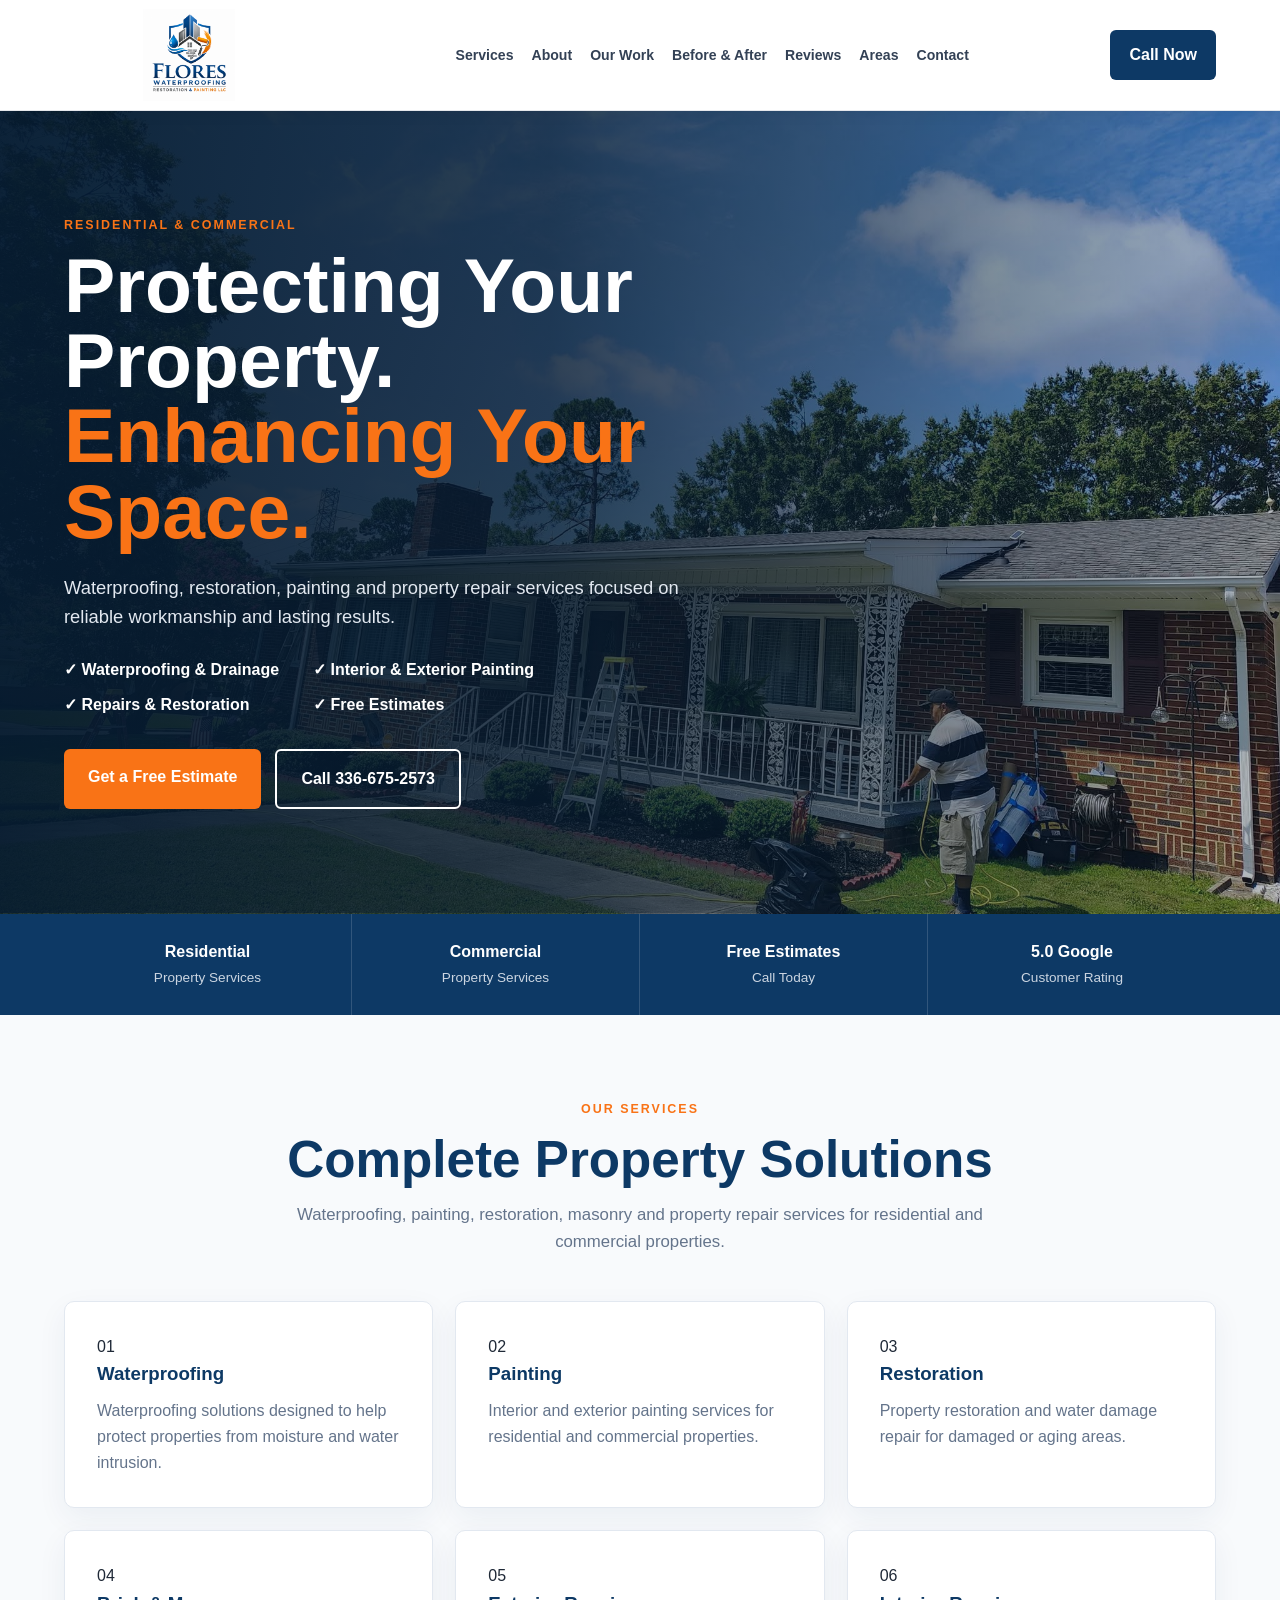
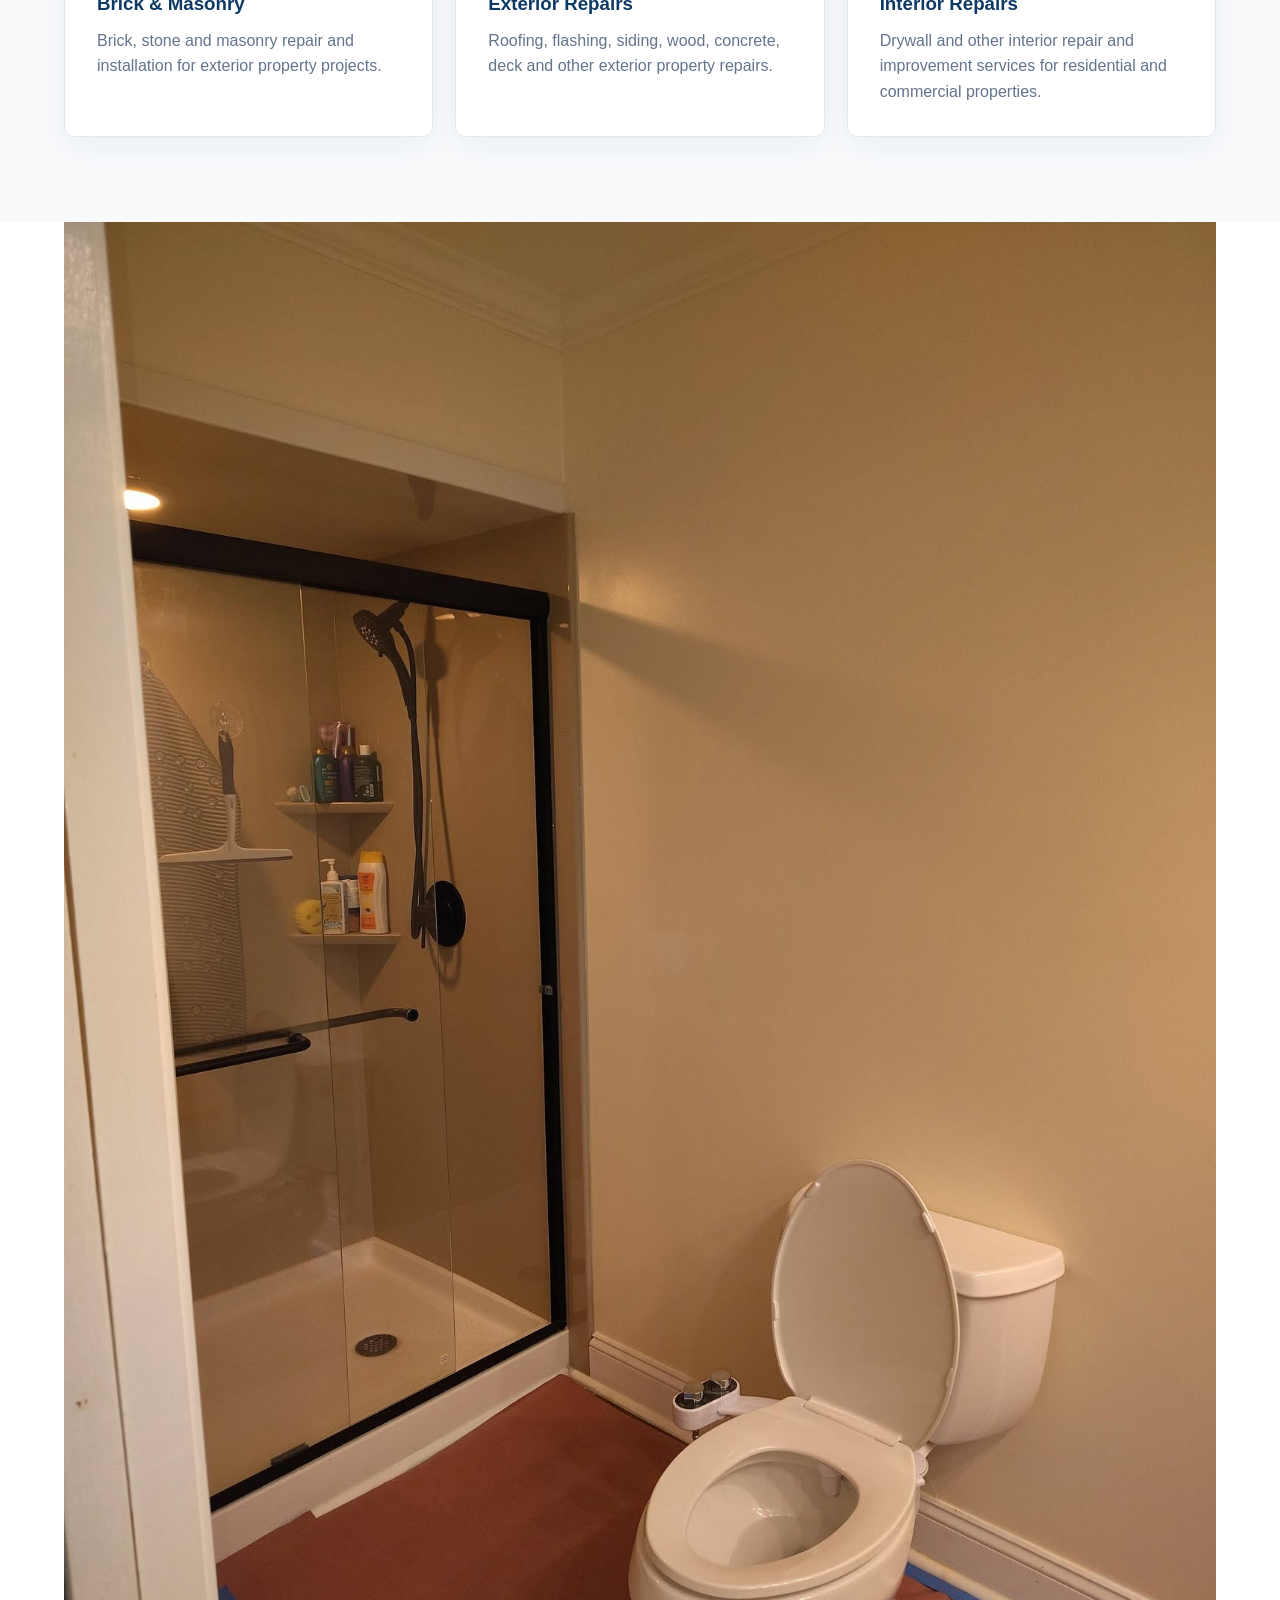
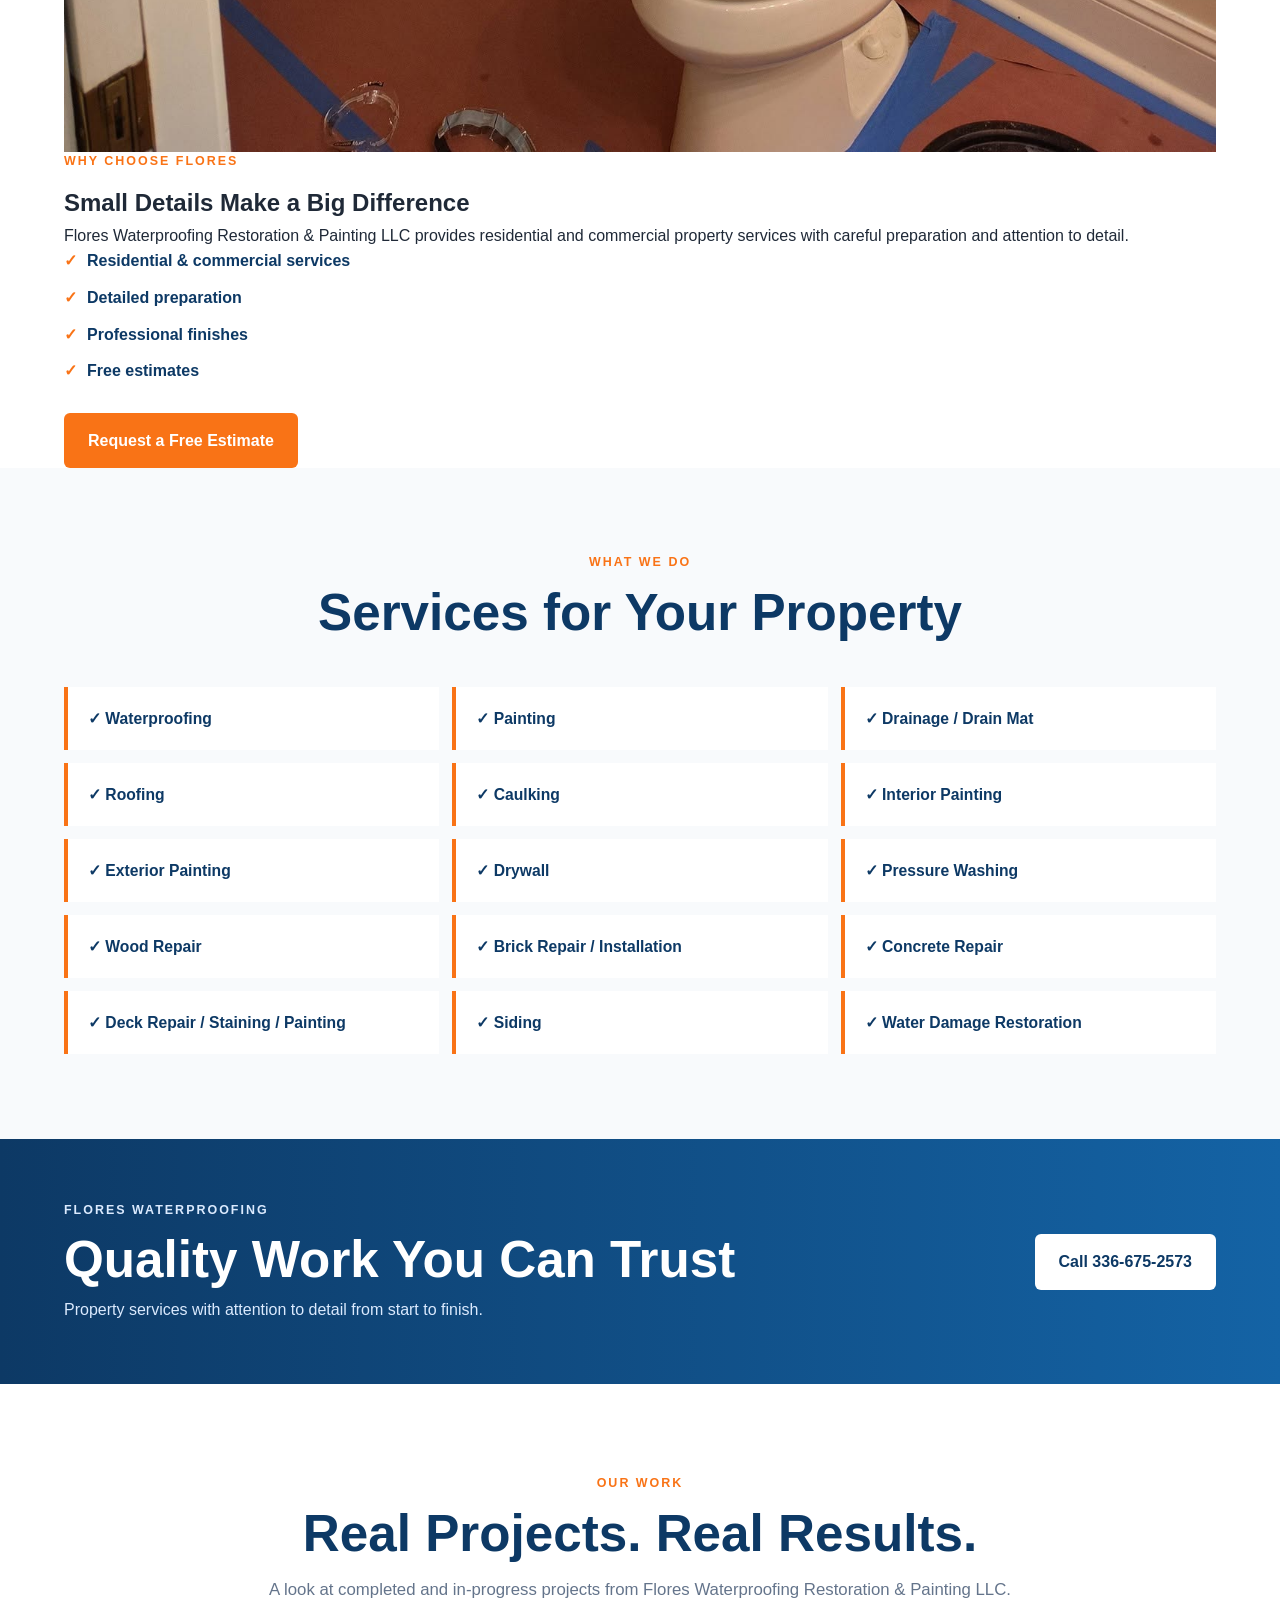
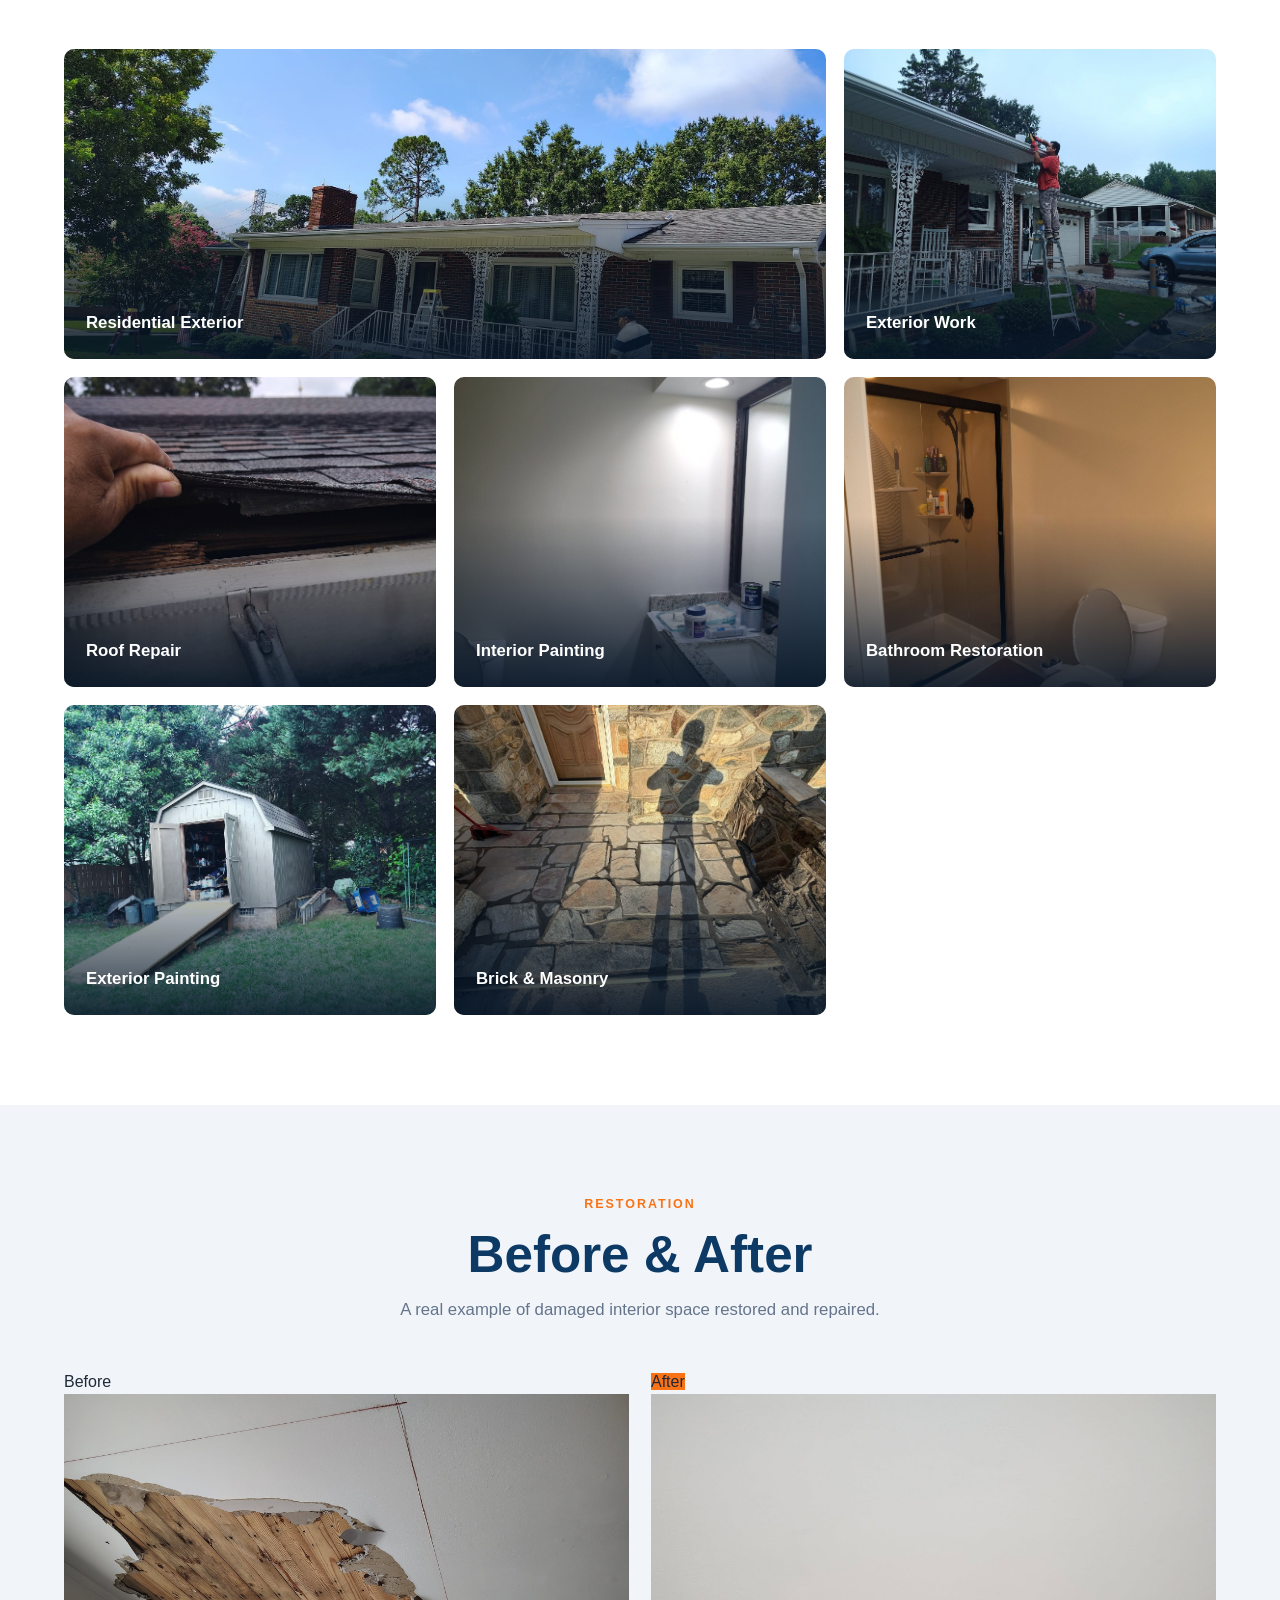
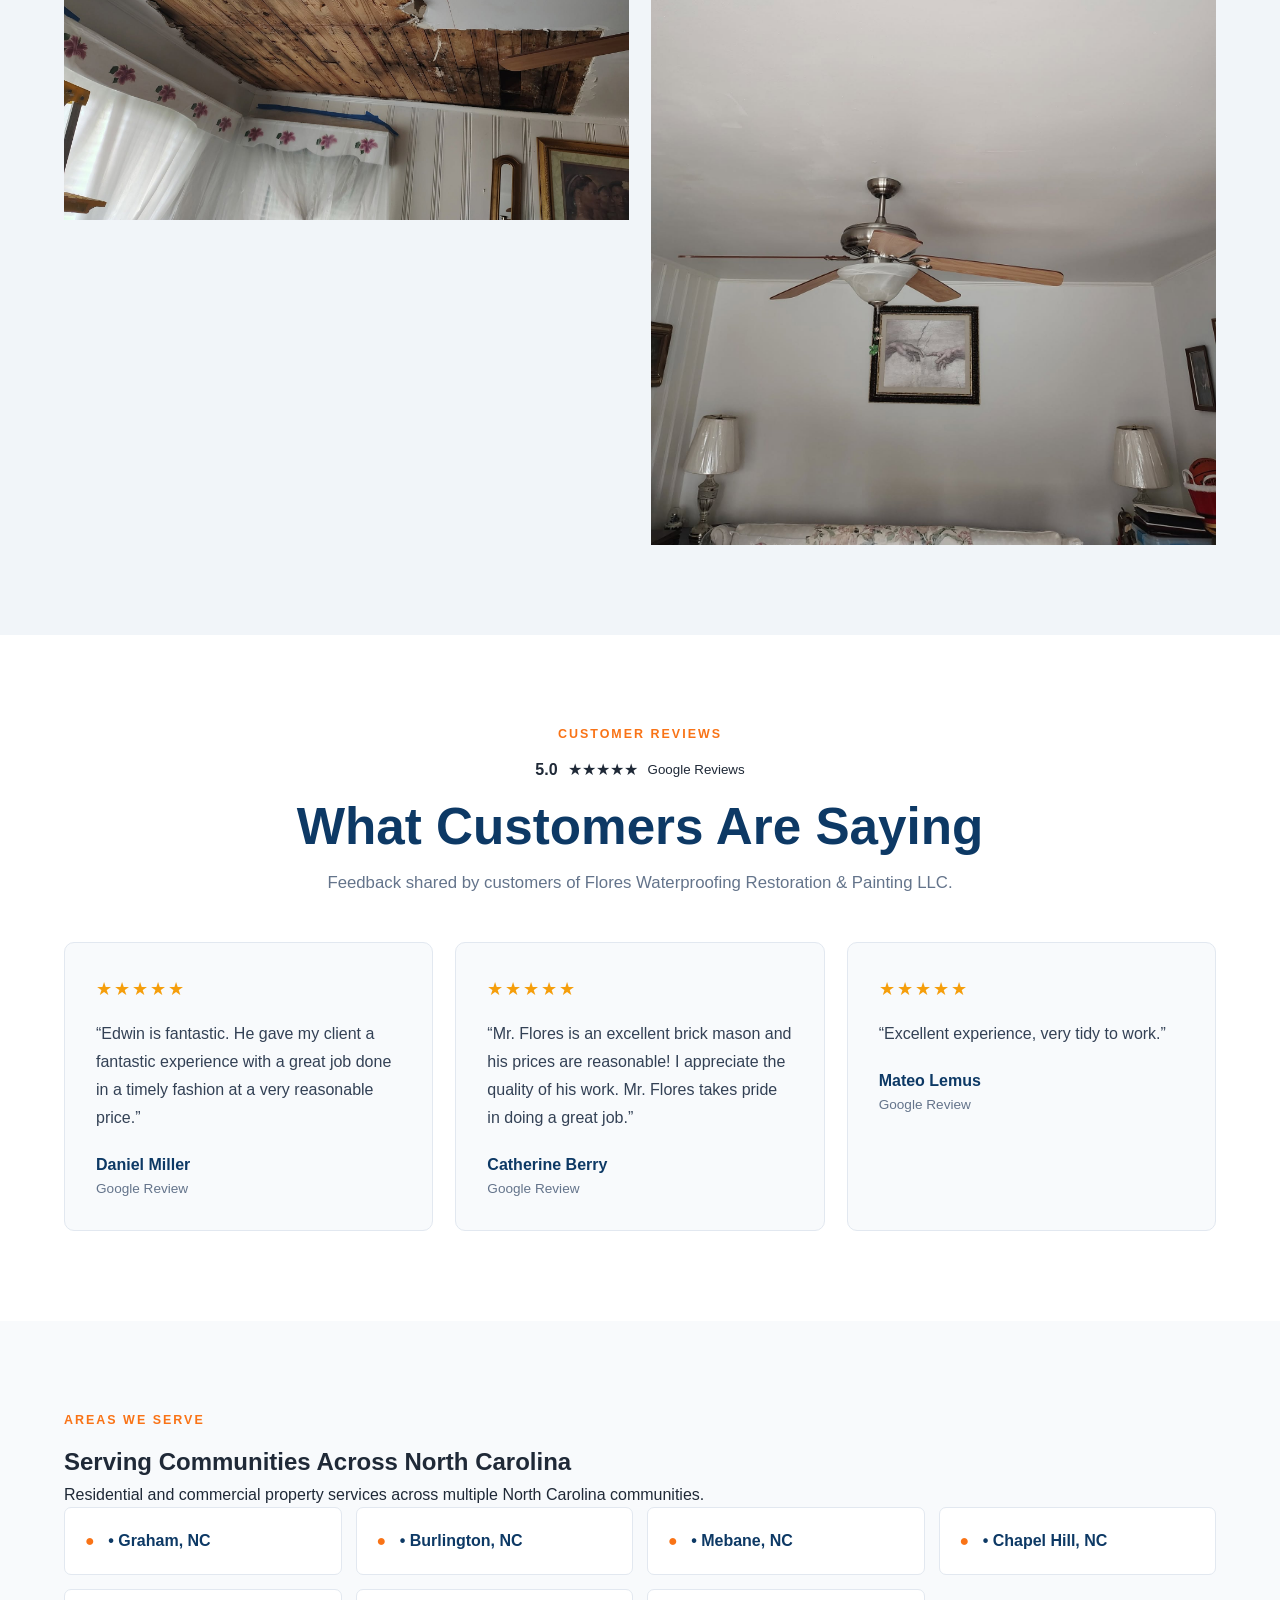
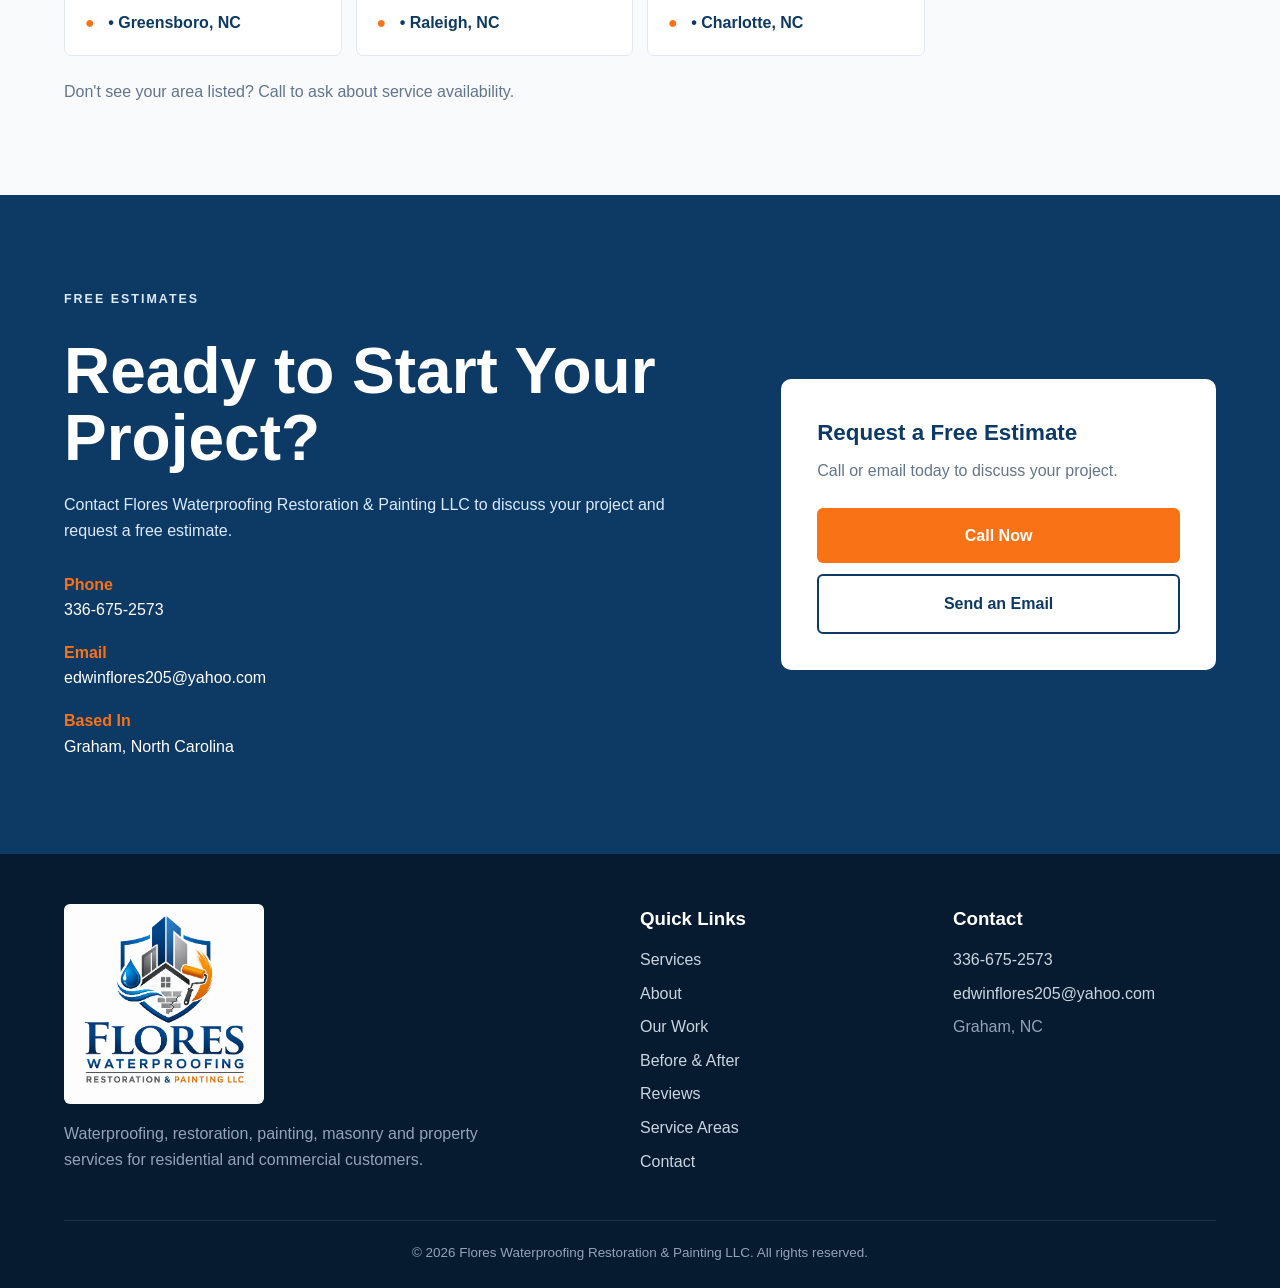
==== index.html @ d640a173 "Update print statement from 'Hello' to 'Goodbye'" ====
<!DOCTYPE html>
<html lang="en">

<head>
    <meta charset="UTF-8">
    <meta name="viewport" content="width=device-width, initial-scale=1.0">

    <title>Flores Waterproofing Restoration & Painting LLC</title>

    <meta name="description"
        content="Flores Waterproofing Restoration & Painting LLC provides waterproofing, restoration, painting, masonry, roofing and property repair services for residential and commercial properties across North Carolina.">

    <link rel="stylesheet" href="style.css">
</head>

<body>

    <!-- =========================
         HEADER
    ========================== -->

    <header class="site-header">

        <div class="container header-container">

            <a href="#top" class="logo">
                <img src="images/flores-logo.png"
                    alt="Flores Waterproofing Restoration & Painting LLC">
            </a>

            <nav class="main-nav">
                <a href="#services">Services</a>
                <a href="#about">About</a>
                <a href="#work">Our Work</a>
                <a href="#before-after">Before & After</a>
                <a href="#reviews">Reviews</a>
                <a href="#service-areas">Areas</a>
                <a href="#contact">Contact</a>
            </nav>

            <a href="tel:3366752573" class="header-call">
                Call Now
            </a>

        </div>

    </header>


    <main id="top">


        <!-- =========================
             HERO
        ========================== -->

        <section class="hero">

            <div class="container hero-content">

                <p class="eyebrow">
                    Residential & Commercial
                </p>

                <h1>
                    Protecting Your Property.
                    <span>Enhancing Your Space.</span>
                </h1>

                <p class="hero-text">
                    Waterproofing, restoration, painting and property repair
                    services focused on reliable workmanship and lasting results.
                </p>

                <div class="hero-checks">

                    <div>✓ Waterproofing & Drainage</div>
                    <div>✓ Interior & Exterior Painting</div>
                    <div>✓ Repairs & Restoration</div>
                    <div>✓ Free Estimates</div>

                </div>

                <div class="hero-buttons">

                    <a href="#contact" class="button primary-button">
                        Get a Free Estimate
                    </a>

                    <a href="tel:3366752573" class="button secondary-button">
                        Call 336-675-2573
                    </a>

                </div>

            </div>

        </section>


        <!-- =========================
             TRUST BAR
        ========================== -->

        <section class="trust-bar">

            <div class="container trust-grid">

                <div>
                    <strong>Residential</strong>
                    <span>Property Services</span>
                </div>

                <div>
                    <strong>Commercial</strong>
                    <span>Property Services</span>
                </div>

                <div>
                    <strong>Free Estimates</strong>
                    <span>Call Today</span>
                </div>

                <div>
                    <strong>5.0 Google</strong>
                    <span>Customer Rating</span>
                </div>

            </div>

        </section>


        <!-- =========================
             SERVICES
        ========================== -->

        <section class="services" id="services">

            <div class="container">

                <div class="section-heading">

                    <p class="eyebrow">
                        Our Services
                    </p>

                    <h2>
                        Complete Property Solutions
                    </h2>

                    <p>
                        Waterproofing, painting, restoration, masonry and
                        property repair services for residential and commercial
                        properties.
                    </p>

                </div>


                <div class="services-grid">


                    <article class="service-card">

                        <div class="service-icon">01</div>

                        <h3>Waterproofing</h3>

                        <p>
                            Waterproofing solutions designed to help protect
                            properties from moisture and water intrusion.
                        </p>

                    </article>


                    <article class="service-card">

                        <div class="service-icon">02</div>

                        <h3>Painting</h3>

                        <p>
                            Interior and exterior painting services for
                            residential and commercial properties.
                        </p>

                    </article>


                    <article class="service-card">

                        <div class="service-icon">03</div>

                        <h3>Restoration</h3>

                        <p>
                            Property restoration and water damage repair for
                            damaged or aging areas.
                        </p>

                    </article>


                    <article class="service-card">

                        <div class="service-icon">04</div>

                        <h3>Brick & Masonry</h3>

                        <p>
                            Brick, stone and masonry repair and installation
                            for exterior property projects.
                        </p>

                    </article>


                    <article class="service-card">

                        <div class="service-icon">05</div>

                        <h3>Exterior Repairs</h3>

                        <p>
                            Roofing, flashing, siding, wood, concrete, deck
                            and other exterior property repairs.
                        </p>

                    </article>


                    <article class="service-card">

                        <div class="service-icon">06</div>

                        <h3>Interior Repairs</h3>

                        <p>
                            Drywall and other interior repair and improvement
                            services for residential and commercial properties.
                        </p>

                    </article>


                </div>

            </div>

        </section>


        <!-- =========================
             ABOUT / QUALITY
        ========================== -->

        <section class="quality-section" id="about">

            <div class="container quality-container">

                <div class="quality-image">

                    <img src="images/flores-bathroom-finished.jpg"
                        alt="Finished bathroom restoration project">

                </div>


                <div class="quality-copy">

                    <p class="eyebrow">
                        Why Choose Flores
                    </p>

                    <h2>
                        Small Details Make a Big Difference
                    </h2>

                    <p>
                        Flores Waterproofing Restoration & Painting LLC provides
                        residential and commercial property services with careful
                        preparation and attention to detail.
                    </p>

                    <ul class="quality-list">

                        <li>Residential & commercial services</li>
                        <li>Detailed preparation</li>
                        <li>Professional finishes</li>
                        <li>Free estimates</li>

                    </ul>

                    <a href="#contact" class="button primary-button">
                        Request a Free Estimate
                    </a>

                </div>

            </div>

        </section>


        <!-- =========================
             COMPLETE SERVICE LIST
        ========================== -->

        <section class="all-services">

            <div class="container">

                <div class="section-heading">

                    <p class="eyebrow">
                        What We Do
                    </p>

                    <h2>
                        Services for Your Property
                    </h2>

                </div>


                <div class="service-list-grid">

                    <div>✓ Waterproofing</div>
                    <div>✓ Painting</div>
                    <div>✓ Drainage / Drain Mat</div>

                    <div>✓ Roofing</div>
                    <div>✓ Caulking</div>
                    <div>✓ Interior Painting</div>

                    <div>✓ Exterior Painting</div>
                    <div>✓ Drywall</div>
                    <div>✓ Pressure Washing</div>

                    <div>✓ Wood Repair</div>
                    <div>✓ Brick Repair / Installation</div>
                    <div>✓ Concrete Repair</div>

                    <div>✓ Deck Repair / Staining / Painting</div>
                    <div>✓ Siding</div>
                    <div>✓ Water Damage Restoration</div>

                </div>

            </div>

        </section>


        <!-- =========================
             QUALITY STRIP
        ========================== -->

        <section class="feature-strip">

            <div class="container feature-strip-content">

                <div>

                    <p class="eyebrow light-eyebrow">
                        Flores Waterproofing
                    </p>

                    <h2>
                        Quality Work You Can Trust
                    </h2>

                    <p>
                        Property services with attention to detail from
                        start to finish.
                    </p>

                </div>

                <a href="tel:3366752573" class="button white-button">
                    Call 336-675-2573
                </a>

            </div>

        </section>


        <!-- =========================
             PROJECT PORTFOLIO
        ========================== -->

        <section class="work" id="work">

            <div class="container">

                <div class="section-heading">

                    <p class="eyebrow">
                        Our Work
                    </p>

                    <h2>
                        Real Projects. Real Results.
                    </h2>

                    <p>
                        A look at completed and in-progress projects from
                        Flores Waterproofing Restoration & Painting LLC.
                    </p>

                </div>


                <div class="portfolio-grid">


                    <!-- FEATURED HOUSE -->

                    <article class="portfolio-card portfolio-wide">

                        <img src="images/flores-house-exterior.jpg"
                            alt="Residential exterior project">

                        <div class="project-overlay">
                            <span>Residential Exterior</span>
                        </div>

                    </article>


                    <!-- EXTERIOR WORK -->

                    <article class="portfolio-card">

                        <img src="images/flores-exterior-work.jpg"
                            alt="Exterior property work">

                        <div class="project-overlay">
                            <span>Exterior Work</span>
                        </div>

                    </article>


                    <!-- ROOF REPAIR -->

                    <article class="portfolio-card">

                        <img src="images/flores-roof-repair.jpg"
                            alt="Roof repair project">

                        <div class="project-overlay">
                            <span>Roof Repair</span>
                        </div>

                    </article>


                    <!-- INTERIOR PAINTING -->

                    <article class="portfolio-card">

                        <img src="images/flores-bathroom-painting.jpg"
                            alt="Interior painting project">

                        <div class="project-overlay">
                            <span>Interior Painting</span>
                        </div>

                    </article>


                    <!-- BATHROOM -->

                    <article class="portfolio-card">

                        <img src="images/flores-bathroom-finished.jpg"
                            alt="Finished bathroom restoration">

                        <div class="project-overlay">
                            <span>Bathroom Restoration</span>
                        </div>

                    </article>


                    <!-- SHED -->

                    <article class="portfolio-card">

                        <img src="images/flores-shed-exterior.jpg"
                            alt="Exterior painting project">

                        <div class="project-overlay">
                            <span>Exterior Painting</span>
                        </div>

                    </article>


                    <!-- MASONRY - CORRECT LOCATION -->

                    <article class="portfolio-card">

                        <img src="images/flores-masonry.jpg"
                            alt="Stone masonry project">

                        <div class="project-overlay">
                            <span>Brick & Masonry</span>
                        </div>

                    </article>


                </div>

            </div>

        </section>


        <!-- =========================
             BEFORE & AFTER
        ========================== -->

        <section class="before-after" id="before-after">

            <div class="container">

                <div class="section-heading">

                    <p class="eyebrow">
                        Restoration
                    </p>

                    <h2>
                        Before & After
                    </h2>

                    <p>
                        A real example of damaged interior space restored
                        and repaired.
                    </p>

                </div>


                <div class="before-after-grid">


                    <div class="before-after-card">

                        <span class="photo-label before-label">
                            Before
                        </span>

                        <img src="images/flores-ceiling-before.jpg"
                            alt="Ceiling damage before restoration">

                    </div>


                    <div class="before-after-card">

                        <span class="photo-label after-label">
                            After
                        </span>

                        <img src="images/flores-ceiling-after.jpg"
                            alt="Ceiling after restoration">

                    </div>


                </div>

            </div>

        </section>


        <!-- =========================
             REVIEWS
        ========================== -->

        <section class="reviews" id="reviews">

            <div class="container">

                <div class="section-heading">

                    <p class="eyebrow">
                        Customer Reviews
                    </p>

                    <div class="google-rating">
                        <strong>5.0</strong>
                        <span>★★★★★</span>
                        <small>Google Reviews</small>
                    </div>

                    <h2>
                        What Customers Are Saying
                    </h2>

                    <p>
                        Feedback shared by customers of Flores Waterproofing
                        Restoration & Painting LLC.
                    </p>

                </div>


                <div class="reviews-grid">


                    <article class="review-card">

                        <div class="stars">
                            ★★★★★
                        </div>

                        <blockquote>
                            “Edwin is fantastic. He gave my client a fantastic
                            experience with a great job done in a timely fashion
                            at a very reasonable price.”
                        </blockquote>

                        <p class="review-name">
                            Daniel Miller
                        </p>

                        <p class="review-source">
                            Google Review
                        </p>

                    </article>


                    <article class="review-card">

                        <div class="stars">
                            ★★★★★
                        </div>

                        <blockquote>
                            “Mr. Flores is an excellent brick mason and his
                            prices are reasonable! I appreciate the quality of
                            his work. Mr. Flores takes pride in doing a great job.”
                        </blockquote>

                        <p class="review-name">
                            Catherine Berry
                        </p>

                        <p class="review-source">
                            Google Review
                        </p>

                    </article>


                    <article class="review-card">

                        <div class="stars">
                            ★★★★★
                        </div>

                        <blockquote>
                            “Excellent experience, very tidy to work.”
                        </blockquote>

                        <p class="review-name">
                            Mateo Lemus
                        </p>

                        <p class="review-source">
                            Google Review
                        </p>

                    </article>


                </div>

            </div>

        </section>


        <!-- =========================
             SERVICE AREAS
        ========================== -->

        <section class="service-areas" id="service-areas">

            <div class="container">

                <div class="service-areas-copy">

                    <p class="eyebrow">
                        Areas We Serve
                    </p>

                    <h2>
                        Serving Communities Across North Carolina
                    </h2>

                    <p>
                        Residential and commercial property services across
                        multiple North Carolina communities.
                    </p>

                </div>


                <div class="areas-grid">

                    <div class="area-card">
                        <span>•</span>
                        <strong>Graham, NC</strong>
                    </div>

                    <div class="area-card">
                        <span>•</span>
                        <strong>Burlington, NC</strong>
                    </div>

                    <div class="area-card">
                        <span>•</span>
                        <strong>Mebane, NC</strong>
                    </div>

                    <div class="area-card">
                        <span>•</span>
                        <strong>Chapel Hill, NC</strong>
                    </div>

                    <div class="area-card">
                        <span>•</span>
                        <strong>Greensboro, NC</strong>
                    </div>

                    <div class="area-card">
                        <span>•</span>
                        <strong>Raleigh, NC</strong>
                    </div>

                    <div class="area-card">
                        <span>•</span>
                        <strong>Charlotte, NC</strong>
                    </div>

                </div>


                <p class="areas-note">
                    Don't see your area listed? Call to ask about service
                    availability.
                </p>

            </div>

        </section>


        <!-- =========================
             CONTACT
        ========================== -->

        <section class="contact" id="contact">

            <div class="container contact-container">


                <div class="contact-copy">

                    <p class="eyebrow light-eyebrow">
                        Free Estimates
                    </p>

                    <h2>
                        Ready to Start Your Project?
                    </h2>

                    <p>
                        Contact Flores Waterproofing Restoration & Painting LLC
                        to discuss your project and request a free estimate.
                    </p>


                    <div class="contact-points">

                        <div>

                            <strong>Phone</strong>

                            <a href="tel:3366752573">
                                336-675-2573
                            </a>

                        </div>


                        <div>

                            <strong>Email</strong>

                            <a href="mailto:edwinflores205@yahoo.com">
                                edwinflores205@yahoo.com
                            </a>

                        </div>


                        <div>

                            <strong>Based In</strong>

                            <span>
                                Graham, North Carolina
                            </span>

                        </div>

                    </div>

                </div>


                <div class="contact-card">

                    <p class="contact-card-title">
                        Request a Free Estimate
                    </p>

                    <p>
                        Call or email today to discuss your project.
                    </p>

                    <a href="tel:3366752573"
                        class="button primary-button full-button">

                        Call Now

                    </a>

                    <a href="mailto:edwinflores205@yahoo.com"
                        class="button outline-dark-button full-button">

                        Send an Email

                    </a>

                </div>


            </div>

        </section>


    </main>


    <!-- =========================
         FOOTER
    ========================== -->

    <footer class="site-footer">

        <div class="container footer-grid">


            <div class="footer-brand">

                <img src="images/flores-logo.png"
                    alt="Flores Waterproofing Restoration & Painting LLC">

                <p>
                    Waterproofing, restoration, painting, masonry and property
                    services for residential and commercial customers.
                </p>

            </div>


            <div>

                <h3>Quick Links</h3>

                <a href="#services">Services</a>
                <a href="#about">About</a>
                <a href="#work">Our Work</a>
                <a href="#before-after">Before & After</a>
                <a href="#reviews">Reviews</a>
                <a href="#service-areas">Service Areas</a>
                <a href="#contact">Contact</a>

            </div>


            <div>

                <h3>Contact</h3>

                <a href="tel:3366752573">
                    336-675-2573
                </a>

                <a href="mailto:edwinflores205@yahoo.com">
                    edwinflores205@yahoo.com
                </a>

                <span>
                    Graham, NC
                </span>

            </div>


        </div>


        <div class="container footer-bottom">

            <p>
                © 2026 Flores Waterproofing Restoration & Painting LLC.
                All rights reserved.
            </p>

        </div>

    </footer>


</body>

</html>
---- style.css ----
* {
    box-sizing: border-box;
    margin: 0;
    padding: 0;

html {
    scroll-behavior: smooth;
}

body {
    font-family: Arial, Helvetica, sans-serif;
    background: #ffffff;
    color: #1f2937;
    line-height: 1.6;
}

img {
    display: block;
    max-width: 100%;
}

.container {
    width: min(1160px, 90%);
    margin: 0 auto;
}

.eyebrow {
    color: #f97316;
    font-size: .78rem;
    font-weight: 900;
    letter-spacing: 2px;
    text-transform: uppercase;
    margin-bottom: 12px;
}

.button {
    display: inline-block;
    padding: 15px 24px;
    border-radius: 6px;
    text-decoration: none;
    font-weight: 800;
    transition: .2s ease;
}

.primary-button {
    background: #f97316;
    color: #ffffff;
}

.primary-button:hover {
    background: #e9650d;
    transform: translateY(-2px);
}

.secondary-button {
    border: 2px solid #ffffff;
    color: #ffffff;
}

.secondary-button:hover {
    background: #ffffff;
    color: #0d3965;
}

.white-button {
    background: #ffffff;
    color: #0d3965;
}

.outline-dark-button {
    border: 2px solid #0d3965;
    color: #0d3965;
}

.full-button {
    width: 100%;
    text-align: center;
}


/* HEADER */

.site-header {
    position: sticky;
    top: 0;
    z-index: 1000;
    background: #ffffff;
    border-bottom: 1px solid #e5e7eb;
    box-shadow: 0 3px 15px rgba(0,0,0,.05);
}

.header-container {
    min-height: 110px;
    display: flex;
    align-items: center;
    justify-content: space-between;
    gap: 25px;
}

.logo img {
    width: 250px;
    max-height: 92px;
    object-fit: contain;
}
.main-nav {
    display: flex;
    gap: 18px;
    align-items: center;
}

.main-nav a {
    color: #334155;
    font-size: .88rem;
    font-weight: 700;
    text-decoration: none;
}

.main-nav a:hover {
    color: #f97316;
}

.header-call {
    background: #0d3965;
    color: #ffffff;
    padding: 12px 19px;
    border-radius: 6px;
    text-decoration: none;
    font-weight: 800;
    white-space: nowrap;
}


/* HERO */

.hero {
    min-height: 82vh;
    display: flex;
    align-items: center;

    background:
        linear-gradient(
            90deg,
            rgba(6,27,48,.96) 0%,
            rgba(6,27,48,.82) 43%,
            rgba(6,27,48,.28) 100%
        ),
        url("images/flores-house-exterior.jpg");

    background-size: cover;
    background-position: center;
    color: #ffffff;
}

.hero-content {
    padding: 105px 0;
}

.hero h1 {
    max-width: 820px;
    font-size: clamp(3rem,6vw,5.3rem);
    line-height: .98;
    margin-bottom: 24px;
}

.hero h1 span {
    display: block;
    color: #f97316;
}

.hero-text {
    max-width: 650px;
    color: #e2e8f0;
    font-size: 1.15rem;
    margin-bottom: 25px;
}

.hero-checks {
    display: grid;
    grid-template-columns: repeat(2,max-content);
    gap: 10px 34px;
    margin-bottom: 31px;
    font-weight: 700;
}

.hero-buttons {
    display: flex;
    gap: 14px;
    flex-wrap: wrap;
}


/* TRUST */

.trust-bar {
    background: #0d3965;
    color: #ffffff;
}

.trust-grid {
    display: grid;
    grid-template-columns: repeat(4,1fr);
}

.trust-grid > div {
    padding: 25px 15px;
    text-align: center;
    border-right: 1px solid rgba(255,255,255,.15);
}

.trust-grid > div:last-child {
    border-right: none;
}

.trust-grid strong {
    display: block;
}

.trust-grid span {
    color: #cbd5e1;
    font-size: .85rem;
}


/* HEADINGS */

.section-heading {
    max-width: 760px;
    margin: 0 auto 45px;
    text-align: center;
}

.section-heading h2 {
    color: #0d3965;
    font-size: clamp(2.2rem,4vw,3.3rem);
    line-height: 1.1;
    margin-bottom: 14px;
}

.section-heading > p:last-child {
    color: #64748b;
    font-size: 1.05rem;
}


/* SERVICES */

.services {
    padding: 85px 0;
    background: #f8fafc;
}

.services-grid {
    display: grid;
    grid-template-columns: repeat(3,1fr);
    gap: 22px;
}

.service-card {
    background: #ffffff;
    padding: 32px;
    border: 1px solid #e2e8f0;
    border-radius: 10px;
    box-shadow: 0 10px 30px rgba(13,57,101,.06);
}

.service-number {
    width: 43px;
    height: 43px;
    display: flex;
    align-items: center;
    justify-content: center;
    margin-bottom: 20px;
    border-radius: 50%;
    background: #eff6ff;
    color: #f97316;
    font-weight: 900;
}

.service-card h3 {
    color: #0d3965;
    margin-bottom: 9px;
}

.service-card p {
    color: #64748b;
}


/* ABOUT */

.about-section {
    padding: 90px 0;
}

.about-grid {
    display: grid;
    grid-template-columns: 1fr 1fr;
    gap: 65px;
    align-items: center;
}

.about-photo {
    height: 540px;
    border-radius: 12px;
    overflow: hidden;
    box-shadow: 0 18px 45px rgba(13,57,101,.12);
}

.about-photo img {
    width: 100%;
    height: 100%;
    object-fit: cover;
}

.about-copy h2 {
    color: #0d3965;
    font-size: clamp(2.5rem,5vw,4rem);
    line-height: 1.05;
    margin-bottom: 20px;
}

.about-copy > p {
    color: #64748b;
    margin-bottom: 24px;
    font-size: 1.07rem;
}

.quality-list {
    list-style: none;
    display: grid;
    gap: 11px;
    margin-bottom: 29px;
}

.quality-list li {
    color: #0d3965;
    font-weight: 700;
}

.quality-list li::before {
    content: "✓";
    color: #f97316;
    margin-right: 10px;
}


/* SERVICE LIST */

.all-services {
    padding: 85px 0;
    background: #f8fafc;
}

.service-list-grid {
    display: grid;
    grid-template-columns: repeat(3,1fr);
    gap: 13px;
}

.service-list-grid div {
    background: #ffffff;
    padding: 19px 20px;
    border-left: 4px solid #f97316;
    color: #0d3965;
    font-size: .98rem;
    font-weight: 700;
}


/* CTA */

.feature-strip {
    padding: 62px 0;
    background: linear-gradient(90deg,#0d3965,#1463a5);
    color: #ffffff;
}

.feature-strip-content {
    display: flex;
    justify-content: space-between;
    align-items: center;
    gap: 40px;
}

.light-eyebrow {
    color: #fbbf24;
}

.feature-strip h2 {
    font-size: clamp(2rem,4vw,3.2rem);
    line-height: 1.05;
    margin-bottom: 10px;
}

.feature-strip p {
    color: #dbeafe;
}


/* PORTFOLIO */

.work {
    padding: 90px 0;
}

.portfolio-grid {
    display: grid;
    grid-template-columns: repeat(3,1fr);
    grid-auto-rows: 310px;
    gap: 18px;
}

.portfolio-card {
    position: relative;
    overflow: hidden;
    border-radius: 10px;
    background: #e2e8f0;
}

.portfolio-wide {
    grid-column: span 2;
}

.portfolio-card img {
    width: 100%;
    height: 100%;
    object-fit: cover;
    transition: transform .35s ease;
}

.portfolio-card:hover img {
    transform: scale(1.035);
}

.project-overlay {
    position: absolute;
    inset: 0;
    display: flex;
    align-items: flex-end;
    padding: 22px;

    background:
        linear-gradient(
            transparent 45%,
            rgba(6,22,40,.88)
        );
}

.project-overlay span {
    color: #ffffff;
    font-size: 1.05rem;
    font-weight: 800;
}


/* BEFORE AFTER */

.before-after {
    padding: 90px 0;
    background: #f1f5f9;
}

.before-after-grid {
    display: grid;
    grid-template-columns: repeat(2,1fr);
    gap: 22px;
}

.comparison-card {
    position: relative;
    overflow: hidden;
    border-radius: 10px;
    background: #ffffff;
    box-shadow: 0 10px 30px rgba(13,57,101,.08);
}

.comparison-card img {
    width: 100%;
    height: 430px;
    object-fit: cover;
}

.comparison-label {
    position: absolute;
    z-index: 2;
    top: 17px;
    left: 17px;
    background: #0d3965;
    color: #ffffff;
    padding: 8px 14px;
    border-radius: 5px;
    font-weight: 800;
}

.after-label {
    background: #f97316;
}


/* REVIEWS */

.reviews {
    padding: 90px 0;
}

.google-rating {
    display: flex;
    justify-content: center;
    align-items: center;
    gap: 10px;
    flex-wrap: wrap;
    margin-bottom: 17px;
}

.rating-number {
    color: #0d3965;
    font-size: 1.4rem;
    font-weight: 900;
}

.rating-stars,
.stars {
    color: #f59e0b;
    letter-spacing: 2px;
}

.rating-count {
    color: #64748b;
    font-size: .9rem;
}

.reviews-grid {
    display: grid;
    grid-template-columns: repeat(3,1fr);
    gap: 22px;
}

.review-card {
    background: #f8fafc;
    border: 1px solid #e2e8f0;
    border-radius: 10px;
    padding: 31px;
}

.stars {
    font-size: 1.15rem;
    margin-bottom: 17px;
}

.review-card blockquote {
    color: #334155;
    line-height: 1.75;
    margin-bottom: 20px;
}

.review-name {
    color: #0d3965;
    font-weight: 900;
}

.review-source {
    color: #64748b;
    font-size: .85rem;
}


/* AREAS */

.service-areas {
    padding: 90px 0;
    background: #f8fafc;
}

.areas-grid {
    display: grid;
    grid-template-columns: repeat(4,1fr);
    gap: 14px;
}

.area-card {
    background: #ffffff;
    border: 1px solid #e2e8f0;
    border-radius: 7px;
    padding: 20px;
    color: #0d3965;
    font-weight: 800;
}

.area-card::before {
    content: "●";
    color: #f97316;
    margin-right: 9px;
}

.areas-note {
    margin-top: 23px;
    color: #64748b;
}


/* CONTACT */

.contact {
    padding: 95px 0;
    background: #0d3965;
    color: #ffffff;
}

.contact-container {
    display: grid;
    grid-template-columns: 1.2fr .8fr;
    align-items: center;
    gap: 65px;
}

.contact-copy h2 {
    font-size: clamp(2.5rem,5vw,4.2rem);
    line-height: 1.05;
    margin-bottom: 20px;
}

.contact-copy > p {
    color: #dbeafe;
    max-width: 650px;
    margin-bottom: 28px;
}

.contact-points {
    display: grid;
    gap: 17px;
}

.contact-points strong {
    display: block;
    color: #f97316;
}

.contact-points a {
    color: #ffffff;
    text-decoration: none;
}

.contact-points span {
    color: #ffffff;
}

.contact-card {
    background: #ffffff;
    color: #1f2937;
    padding: 36px;
    border-radius: 10px;
}

.contact-card-title {
    color: #0d3965;
    font-size: 1.4rem;
    font-weight: 900;
    margin-bottom: 7px;
}

.contact-card > p:nth-child(2) {
    color: #64748b;
    margin-bottom: 24px;
}

.contact-card .button + .button {
    margin-top: 11px;
}


/* FOOTER */

.site-footer {
    background: #061b2f;
    color: #94a3b8;
    padding: 50px 0 24px;
}

.footer-grid {
    display: grid;
    grid-template-columns: 2fr 1fr 1fr;
    gap: 50px;
}

.footer-brand img {
    width: 200px;
    margin-bottom: 17px;
    background: #ffffff;
    border-radius: 6px;
}

.footer-brand p {
    max-width: 420px;
}

.site-footer h3 {
    color: #ffffff;
    margin-bottom: 13px;
}

.site-footer a {
    display: block;
    color: #cbd5e1;
    text-decoration: none;
    margin-bottom: 8px;
}

.site-footer a:hover {
    color: #f97316;
}

.footer-bottom {
    margin-top: 38px;
    padding-top: 21px;
    border-top: 1px solid rgba(255,255,255,.1);
    text-align: center;
    font-size: .84rem;
}


/* TABLET */

@media (max-width: 900px) {

    .header-container {
        flex-direction: column;
        padding: 12px 0;
    }

    .main-nav {
        flex-wrap: wrap;
        justify-content: center;
    }

    .header-call {
        display: none;
    }

    .trust-grid {
        grid-template-columns: repeat(2,1fr);
    }

    .services-grid {
        grid-template-columns: repeat(2,1fr);
    }

    .about-grid {
        grid-template-columns: 1fr;
    }

    .about-photo {
        height: 450px;
    }

    .service-list-grid {
        grid-template-columns: repeat(2,1fr);
    }

    .feature-strip-content {
        flex-direction: column;
        align-items: flex-start;
    }

    .portfolio-grid {
        grid-template-columns: repeat(2,1fr);
    }

    .portfolio-wide {
        grid-column: span 2;
    }

    .before-after-grid {
        grid-template-columns: 1fr;
    }

    .reviews-grid {
        grid-template-columns: 1fr;
    }

    .areas-grid {
        grid-template-columns: repeat(2,1fr);
    }

    .contact-container {
        grid-template-columns: 1fr;
    }

    .footer-grid {
        grid-template-columns: 1fr 1fr;
    }
}


/* MOBILE */

@media (max-width: 650px) {

    .logo img {
        width: 185px;
    }

    .hero {
        min-height: auto;
        background-position: 58% center;
    }

    .hero-content {
        padding: 75px 0;
    }

    .hero h1 {
        font-size: 2.6rem;
    }

    .hero-checks {
        grid-template-columns: 1fr;
    }

    .hero-buttons {
        flex-direction: column;
    }

    .hero-buttons .button {
        width: 100%;
        text-align: center;
    }

    .trust-grid {
        grid-template-columns: 1fr;
    }

    .services-grid {
        grid-template-columns: 1fr;
    }

    .about-photo {
        height: 380px;
    }

    .service-list-grid {
        grid-template-columns: 1fr;
    }

 .portfolio-grid {
    grid-template-columns: repeat(2, 1fr);
    grid-auto-rows: 190px;
    gap: 10px;
}

.portfolio-wide {
    grid-column: span 2;
    grid-row: span 2;
}

.portfolio-card img {
    object-fit: cover;
}

.project-overlay {
    padding: 12px;
}

.project-overlay span {
    font-size: 0.82rem;
}

    .comparison-card img {
        height: 320px;
    }

    .areas-grid {
        grid-template-columns: 1fr;
    }

    .contact-card {
        padding: 26px;
    }

    .footer-grid {
        grid-template-columns: 1fr;
    }
}
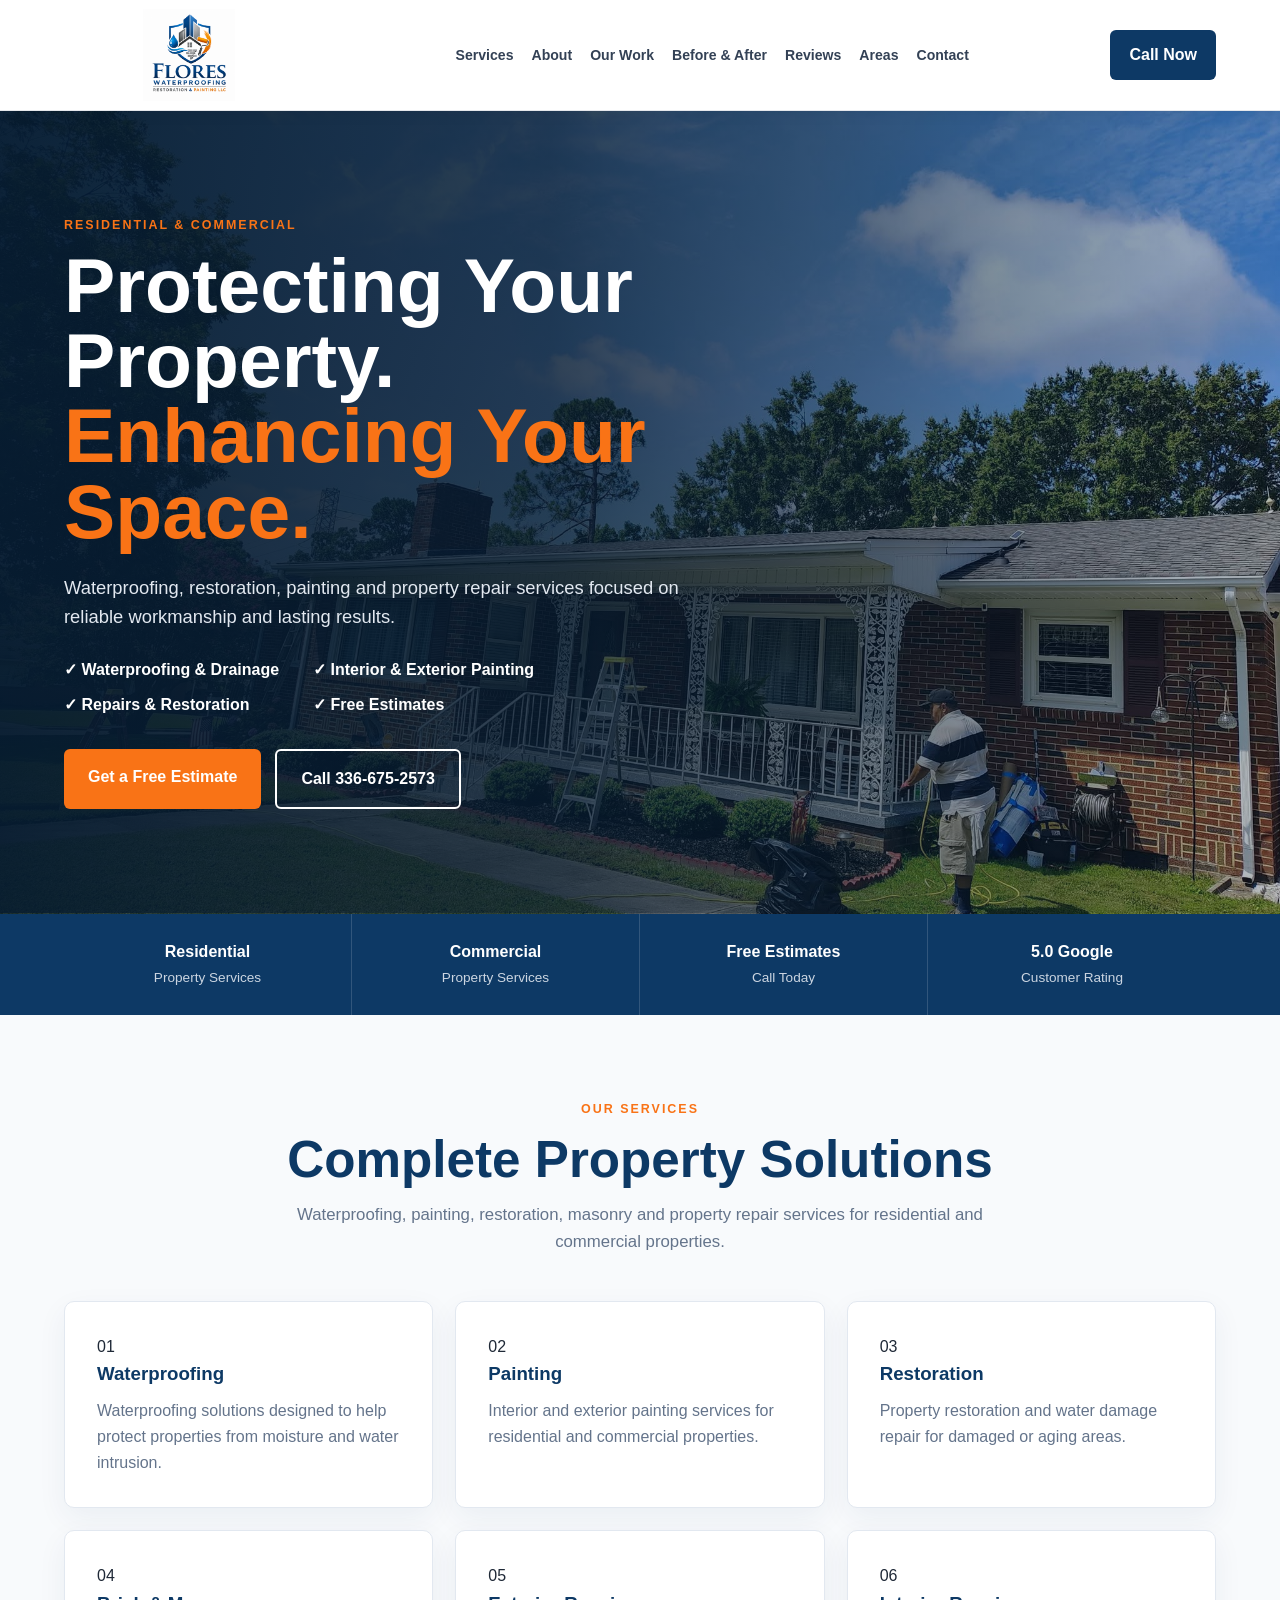
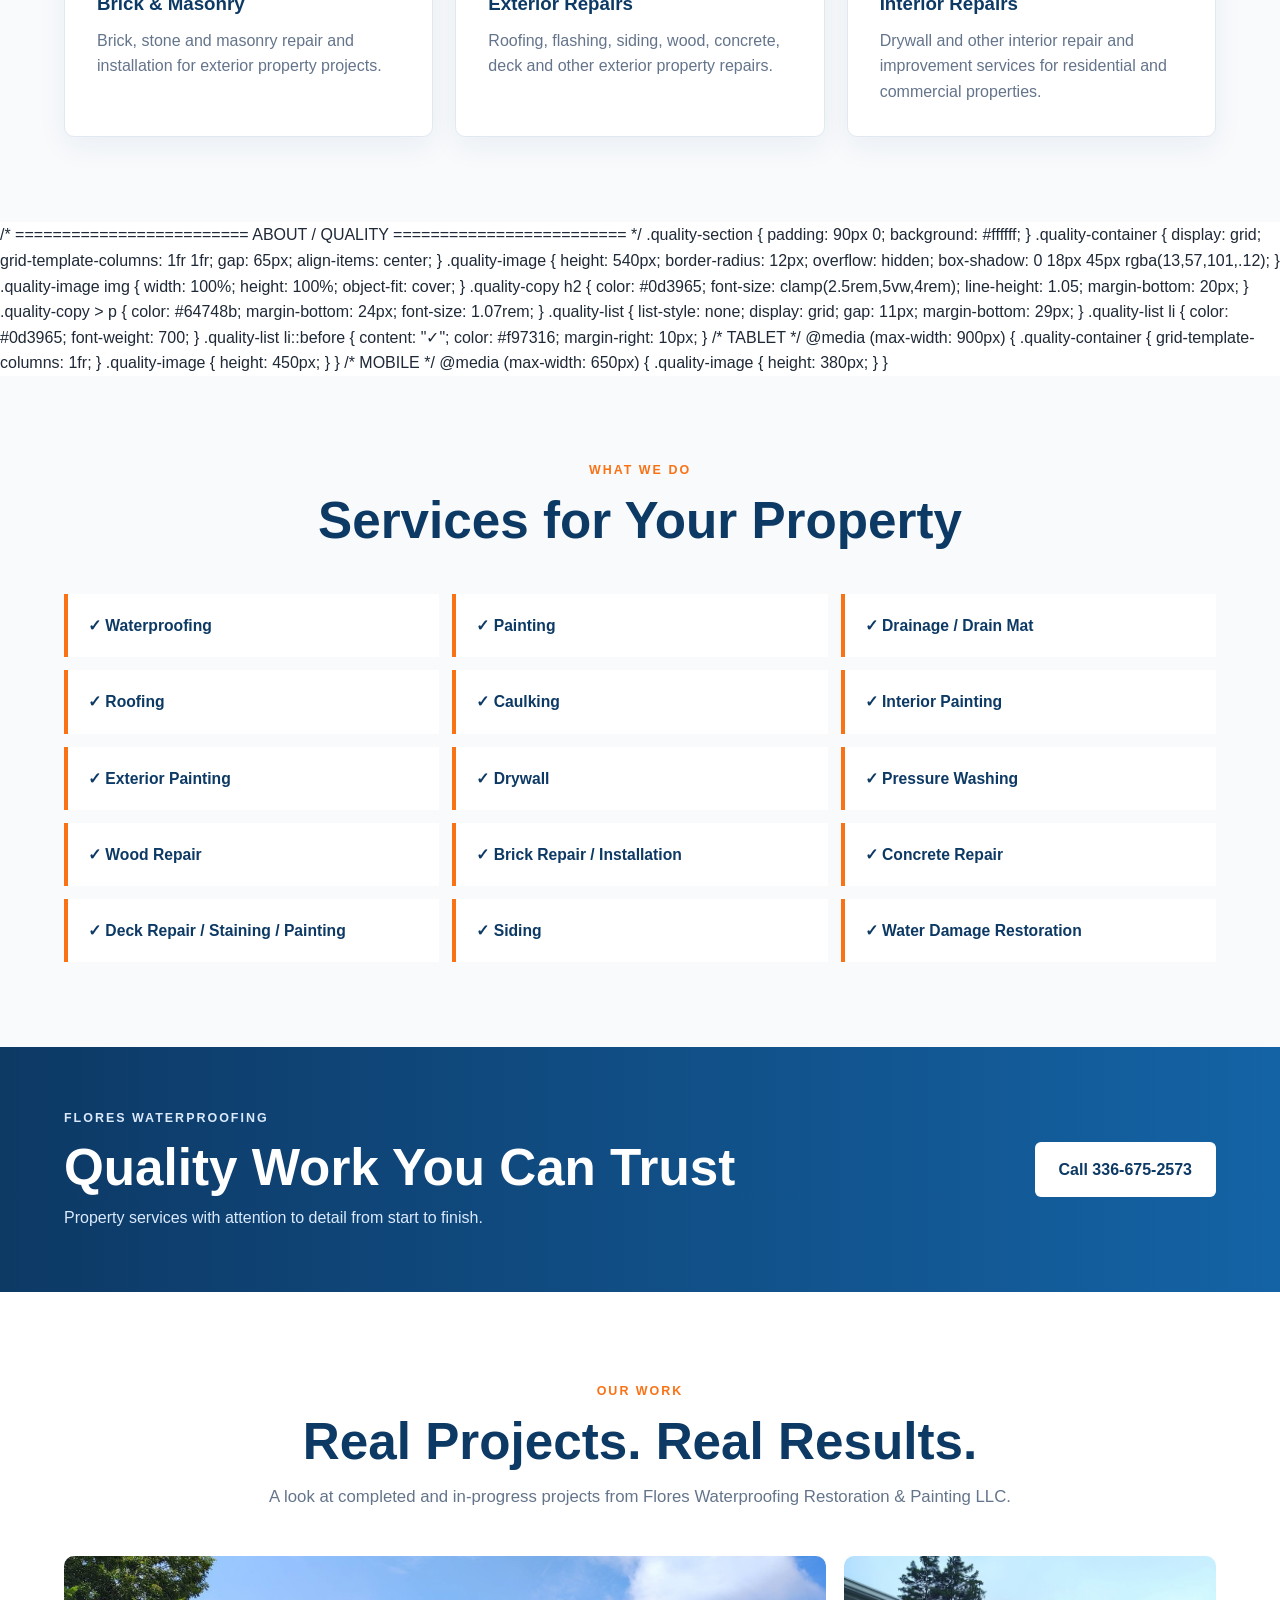
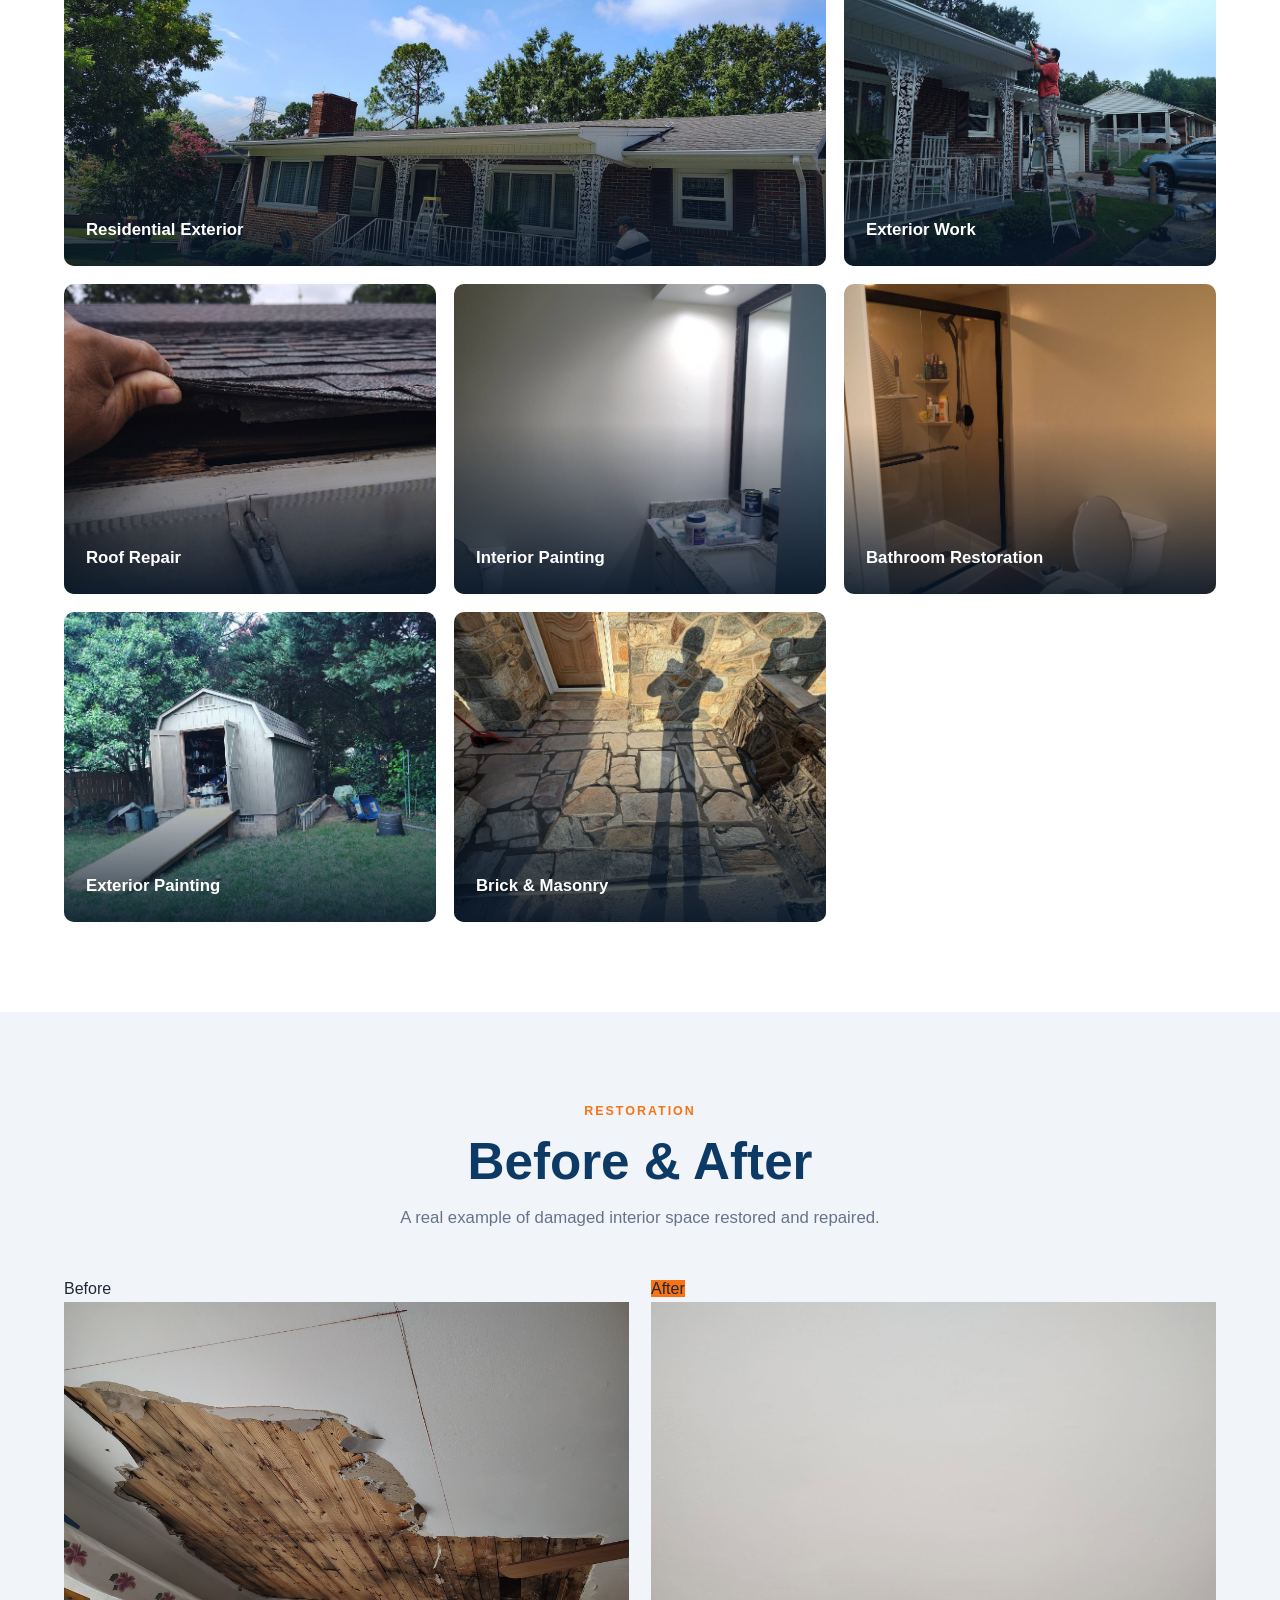
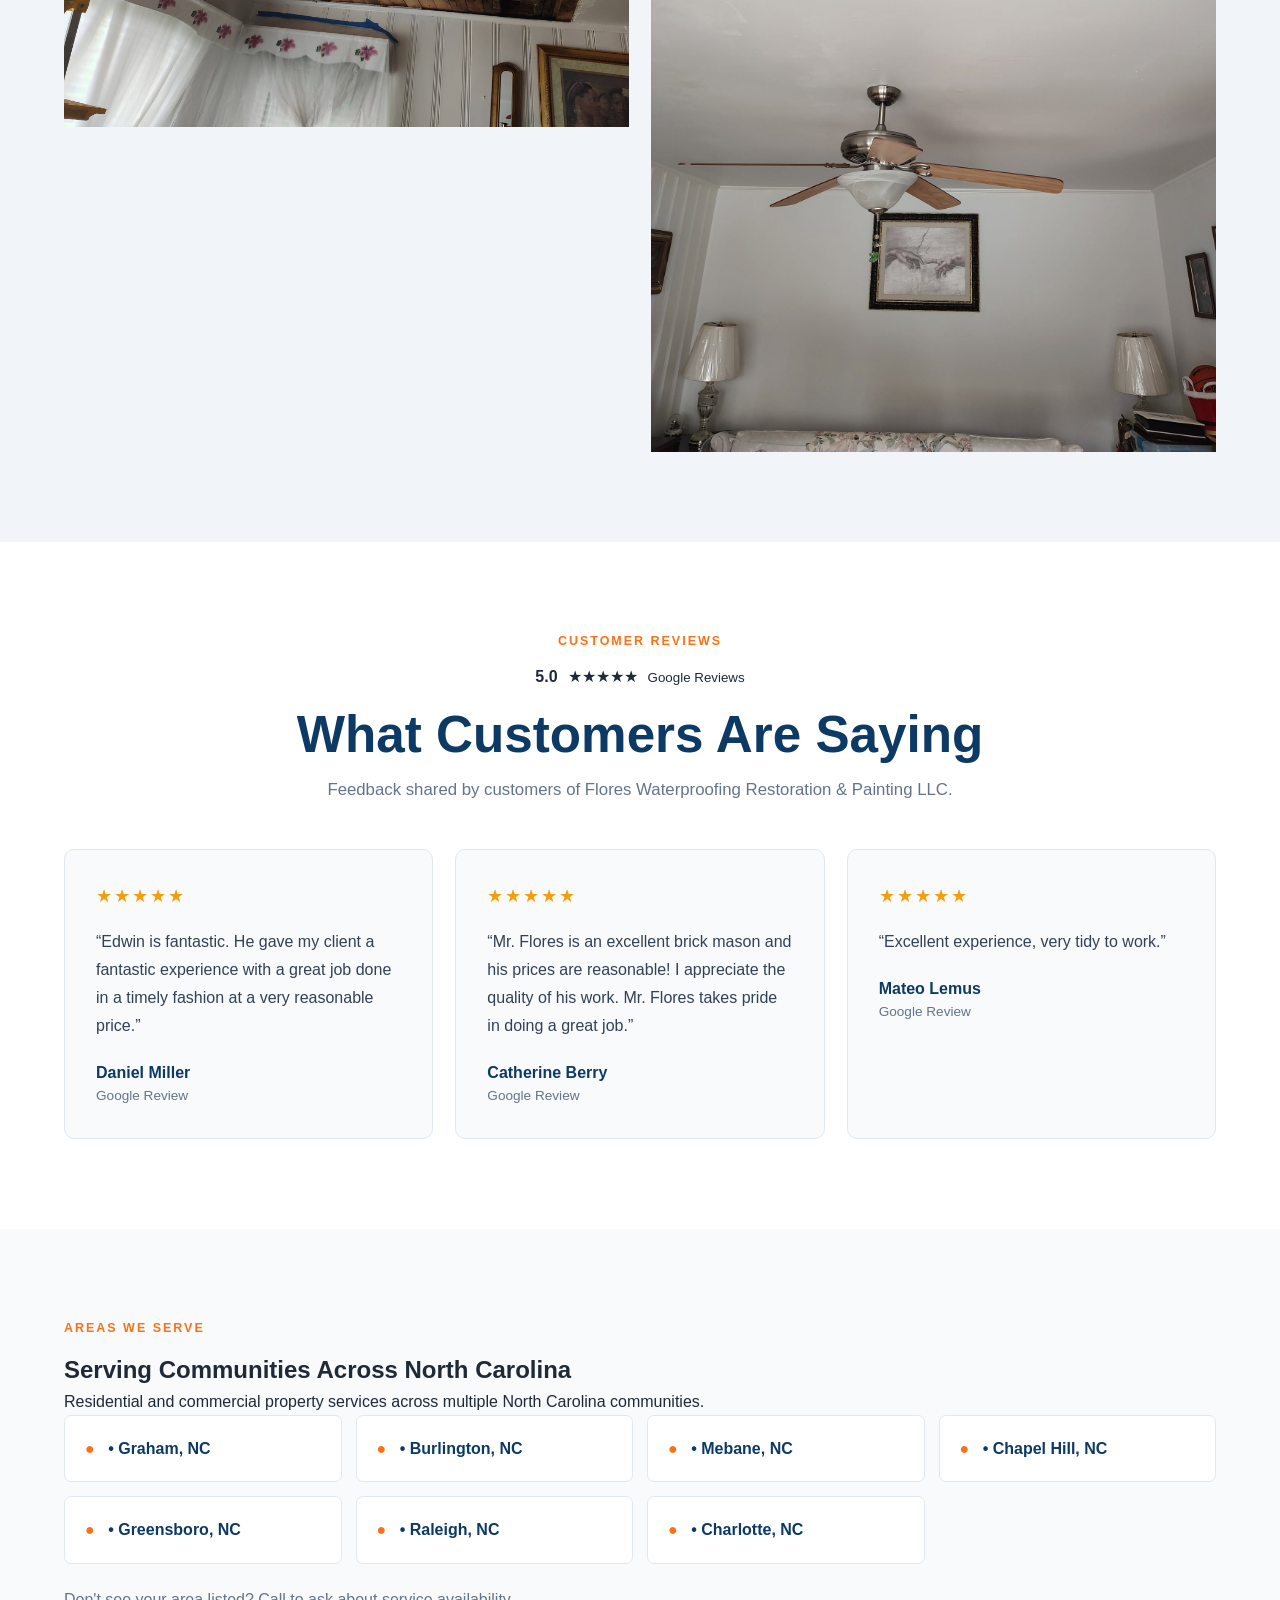
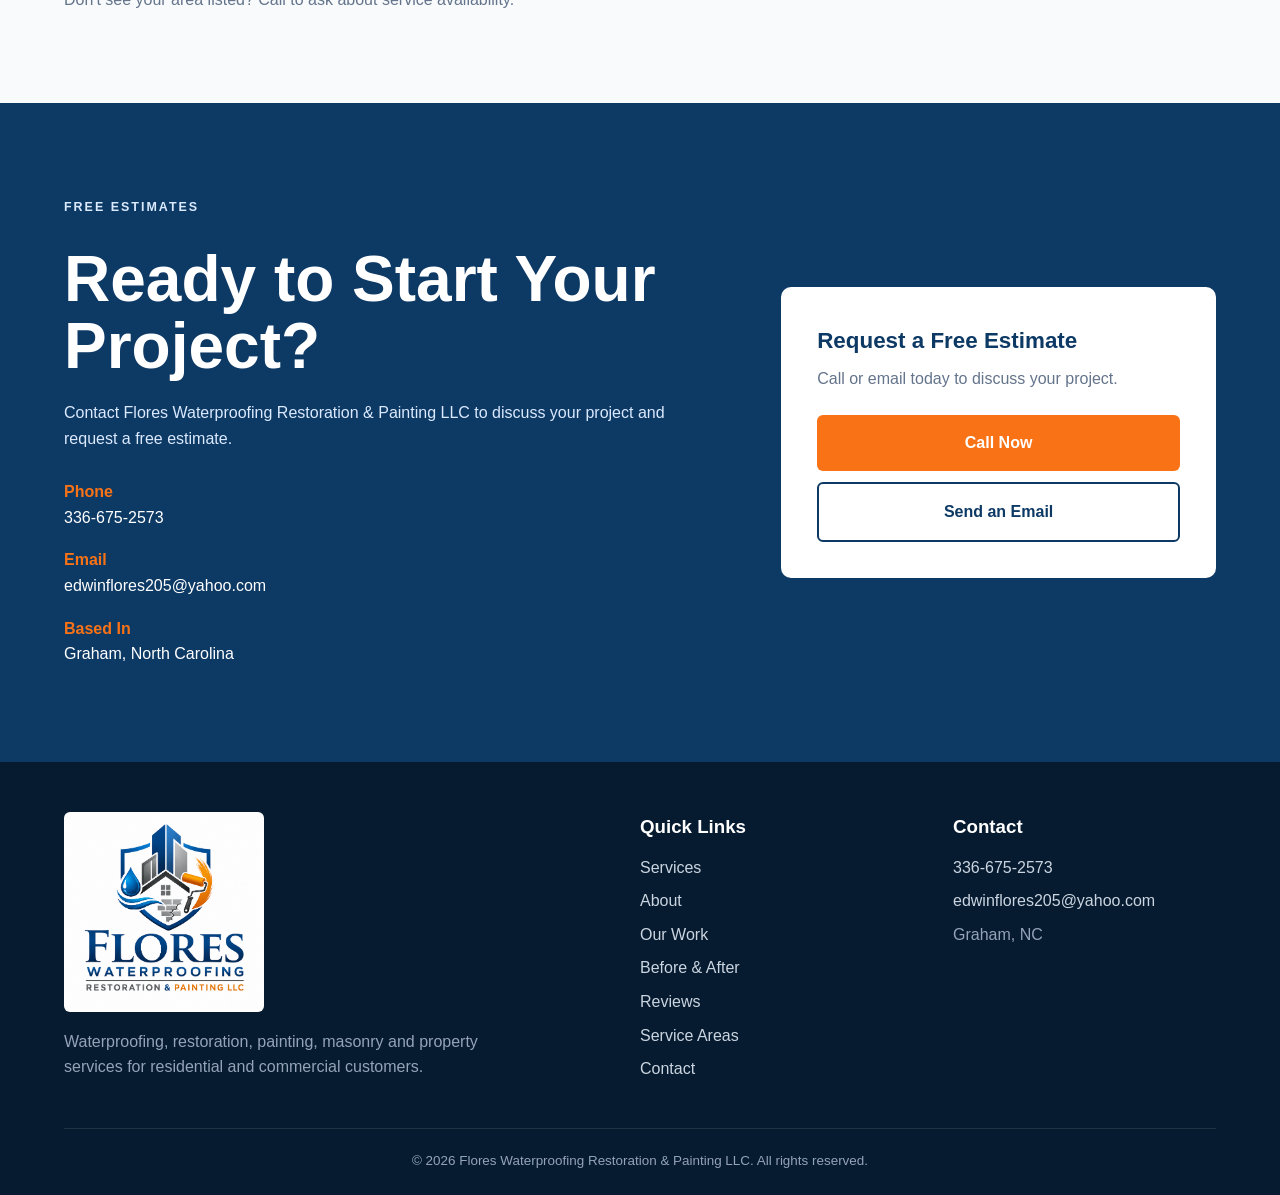
==== commit 979566dd: "Refactor quality section styles and structure" ====
--- a/index.html
+++ b/index.html
@@ -252,57 +252,89 @@
         </section>
 
 
-        <!-- =========================
-             ABOUT / QUALITY
-        ========================== -->
-
-        <section class="quality-section" id="about">
-
-            <div class="container quality-container">
-
-                <div class="quality-image">
-
-                    <img src="images/flores-bathroom-finished.jpg"
-                        alt="Finished bathroom restoration project">
-
-                </div>
-
-
-                <div class="quality-copy">
-
-                    <p class="eyebrow">
-                        Why Choose Flores
-                    </p>
-
-                    <h2>
-                        Small Details Make a Big Difference
-                    </h2>
-
-                    <p>
-                        Flores Waterproofing Restoration & Painting LLC provides
-                        residential and commercial property services with careful
-                        preparation and attention to detail.
-                    </p>
-
-                    <ul class="quality-list">
-
-                        <li>Residential & commercial services</li>
-                        <li>Detailed preparation</li>
-                        <li>Professional finishes</li>
-                        <li>Free estimates</li>
-
-                    </ul>
-
-                    <a href="#contact" class="button primary-button">
-                        Request a Free Estimate
-                    </a>
-
-                </div>
-
-            </div>
-
-        </section>
-
+      /* =========================
+   ABOUT / QUALITY
+========================= */
+
+.quality-section {
+    padding: 90px 0;
+    background: #ffffff;
+}
+
+.quality-container {
+    display: grid;
+    grid-template-columns: 1fr 1fr;
+    gap: 65px;
+    align-items: center;
+}
+
+.quality-image {
+    height: 540px;
+    border-radius: 12px;
+    overflow: hidden;
+    box-shadow: 0 18px 45px rgba(13,57,101,.12);
+}
+
+.quality-image img {
+    width: 100%;
+    height: 100%;
+    object-fit: cover;
+}
+
+.quality-copy h2 {
+    color: #0d3965;
+    font-size: clamp(2.5rem,5vw,4rem);
+    line-height: 1.05;
+    margin-bottom: 20px;
+}
+
+.quality-copy > p {
+    color: #64748b;
+    margin-bottom: 24px;
+    font-size: 1.07rem;
+}
+
+.quality-list {
+    list-style: none;
+    display: grid;
+    gap: 11px;
+    margin-bottom: 29px;
+}
+
+.quality-list li {
+    color: #0d3965;
+    font-weight: 700;
+}
+
+.quality-list li::before {
+    content: "✓";
+    color: #f97316;
+    margin-right: 10px;
+}
+
+
+/* TABLET */
+
+@media (max-width: 900px) {
+
+    .quality-container {
+        grid-template-columns: 1fr;
+    }
+
+    .quality-image {
+        height: 450px;
+    }
+}
+
+
+/* MOBILE */
+
+@media (max-width: 650px) {
+
+    .quality-image {
+        height: 380px;
+    }
+}
 
         <!-- =========================
              COMPLETE SERVICE LIST
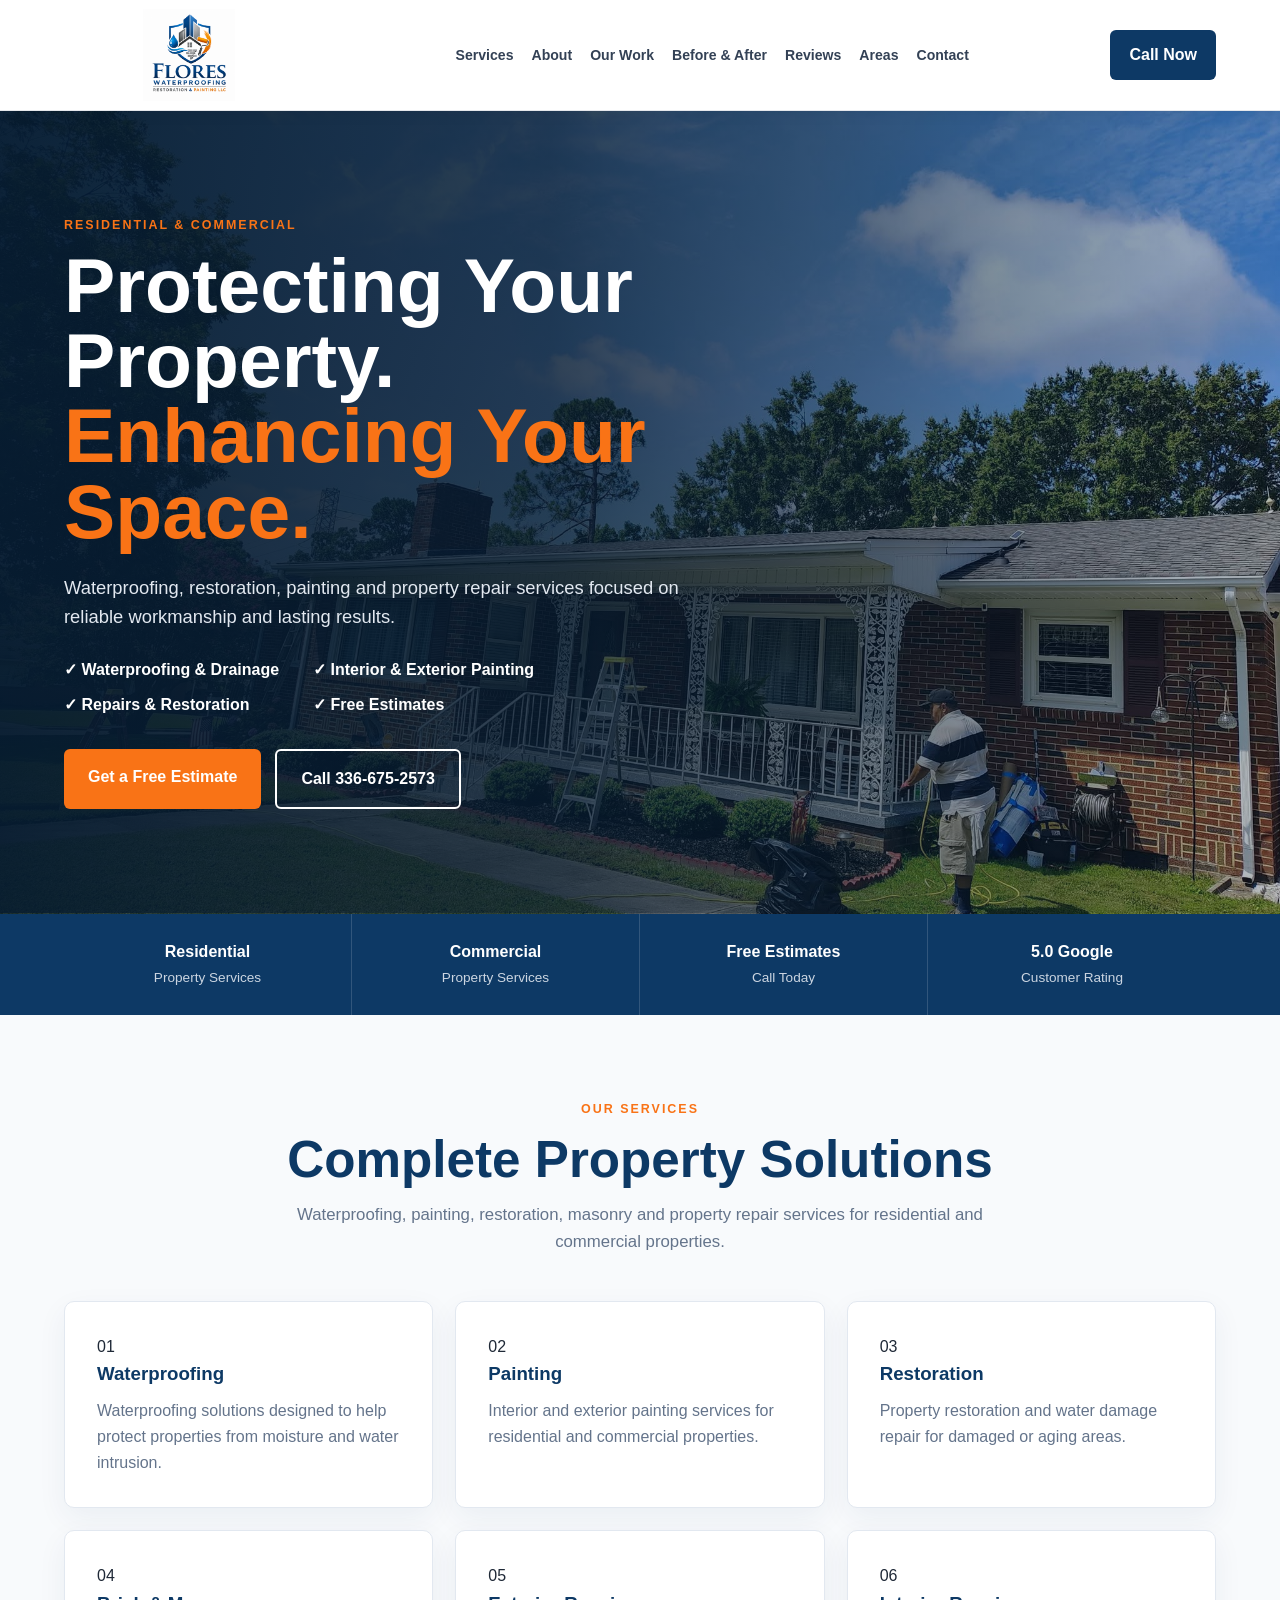
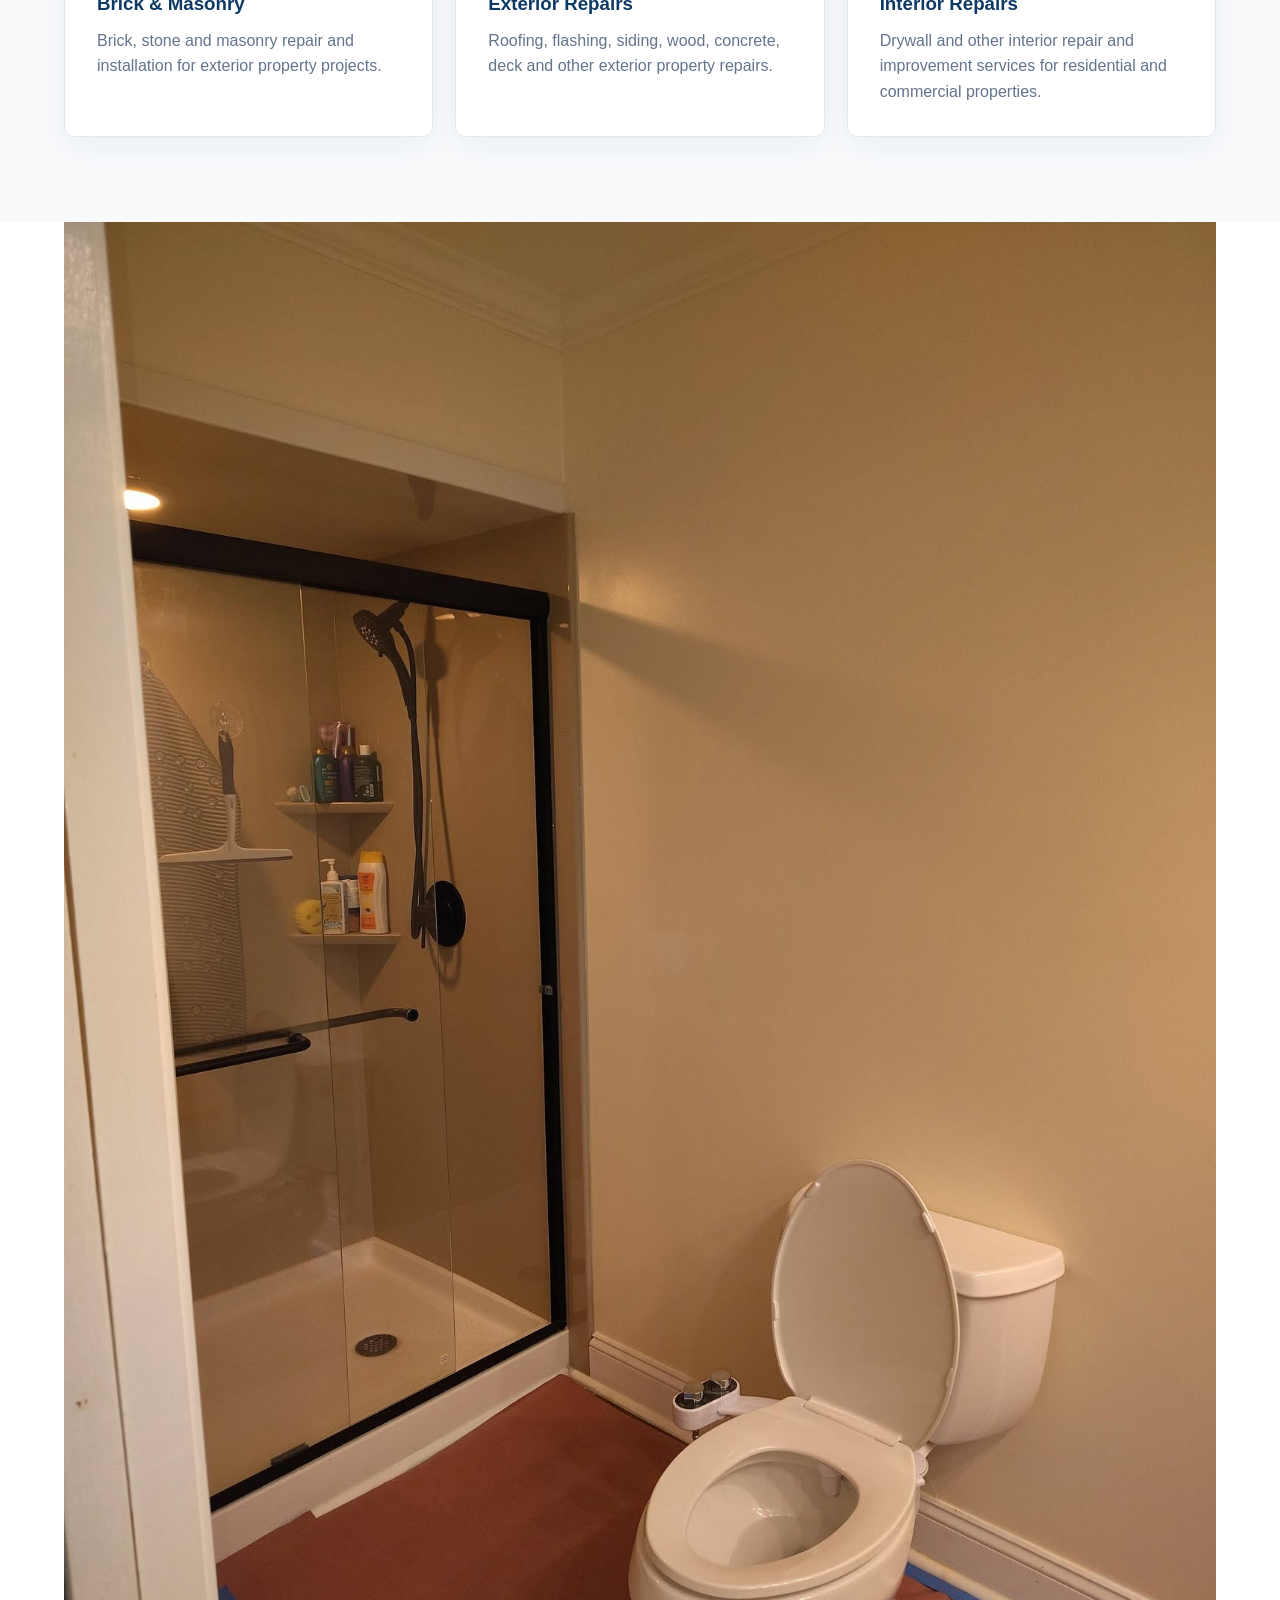
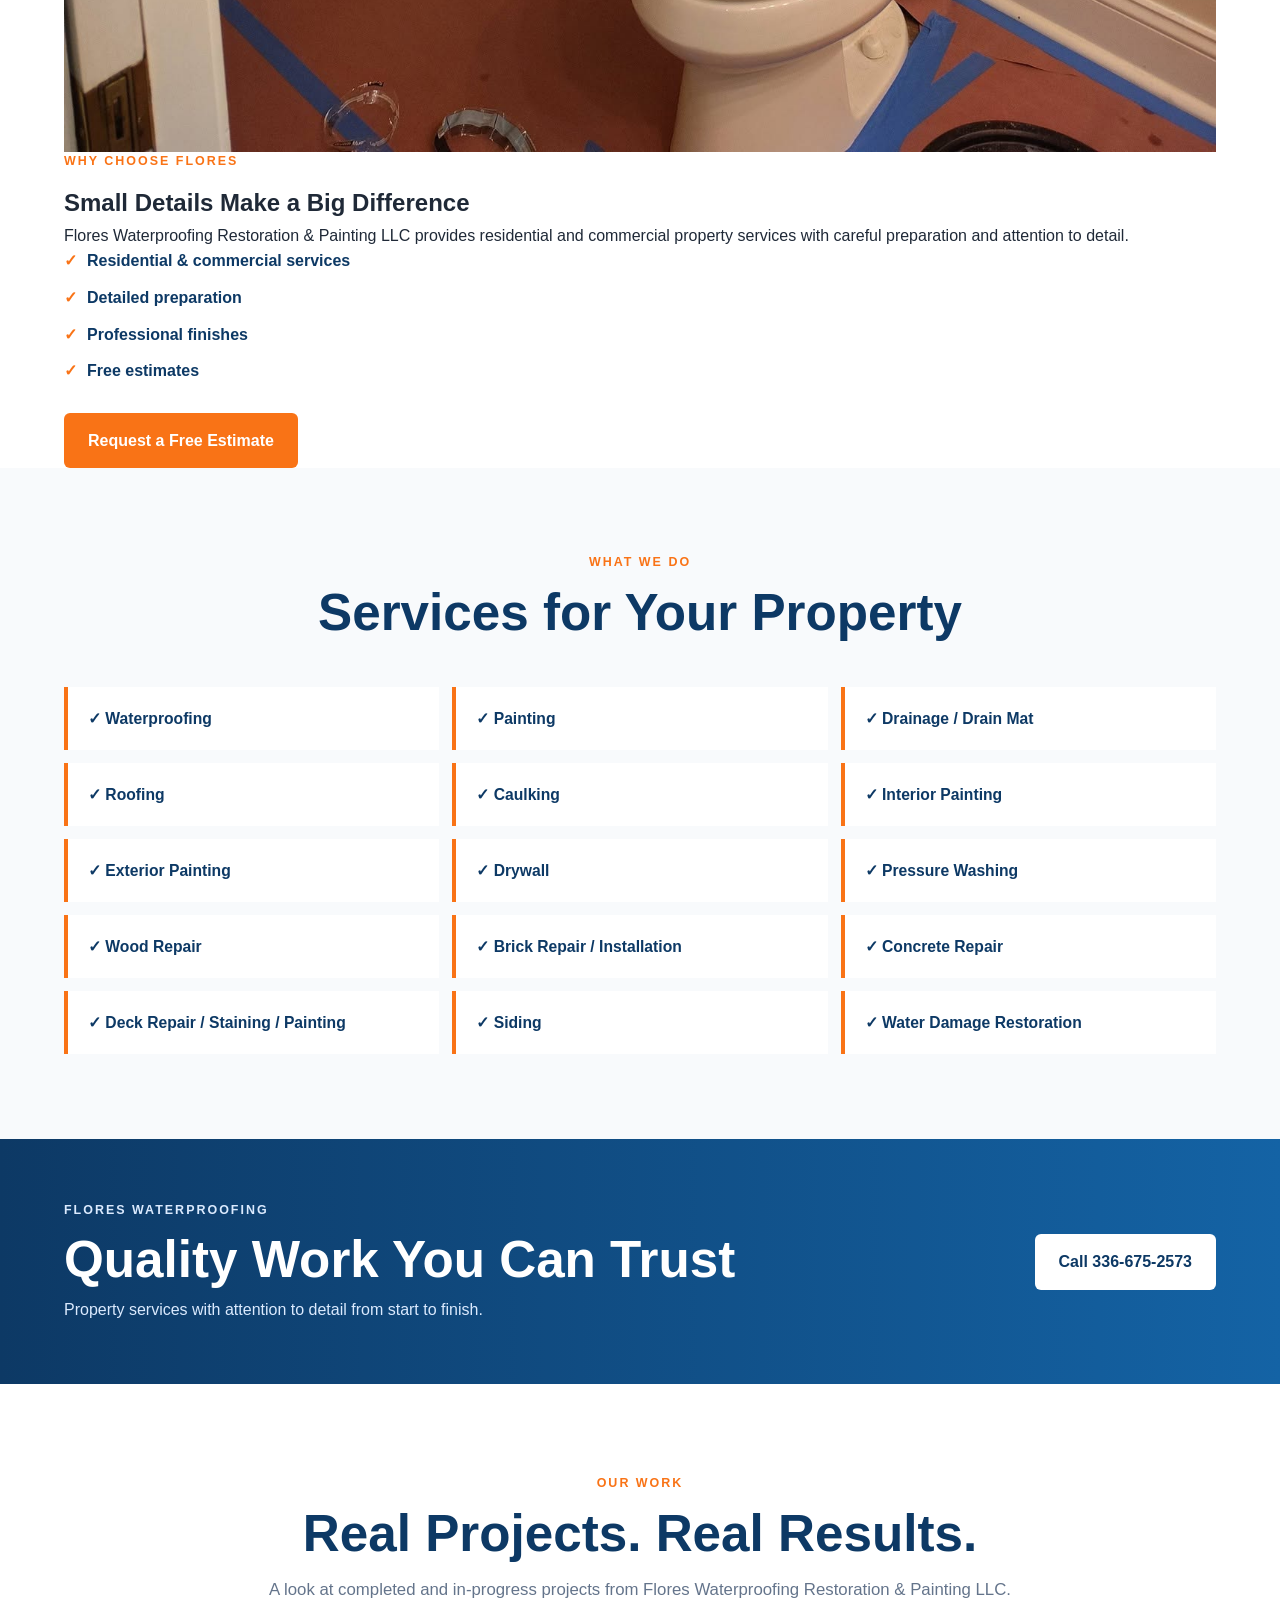
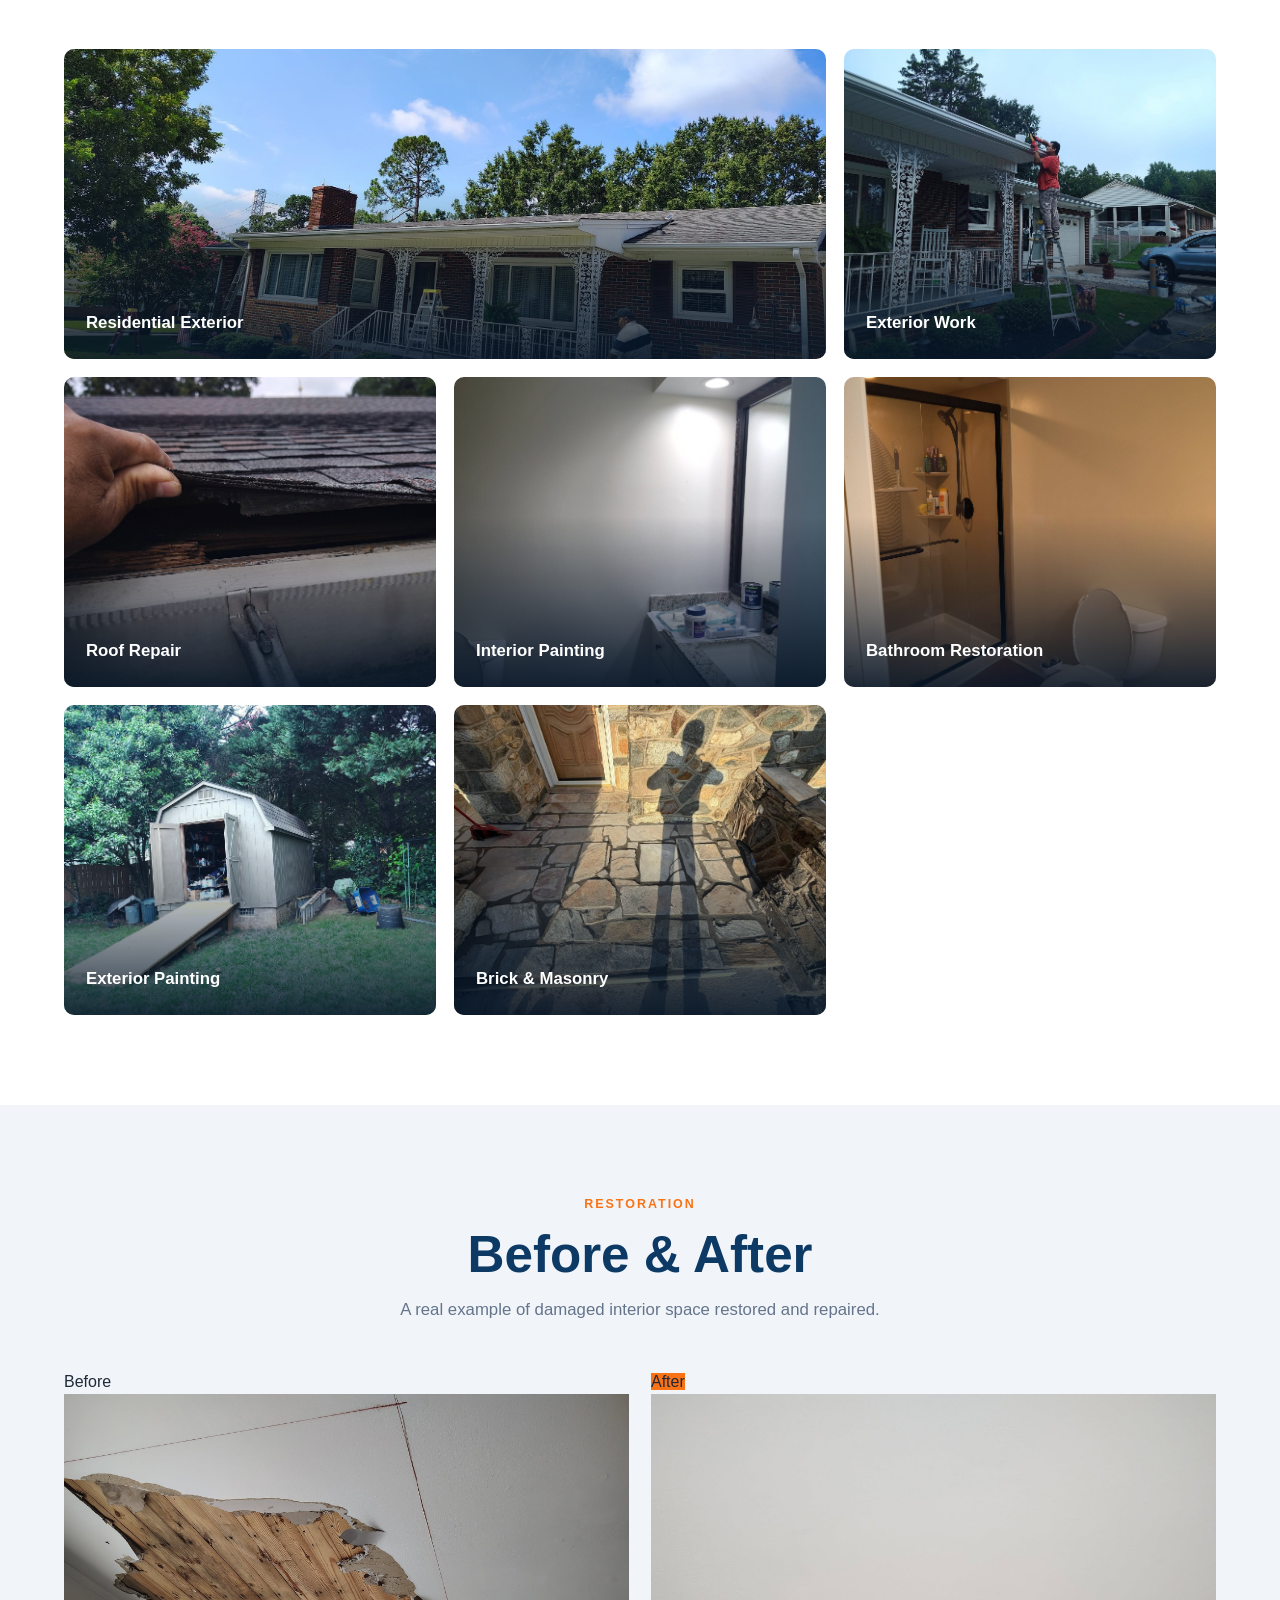
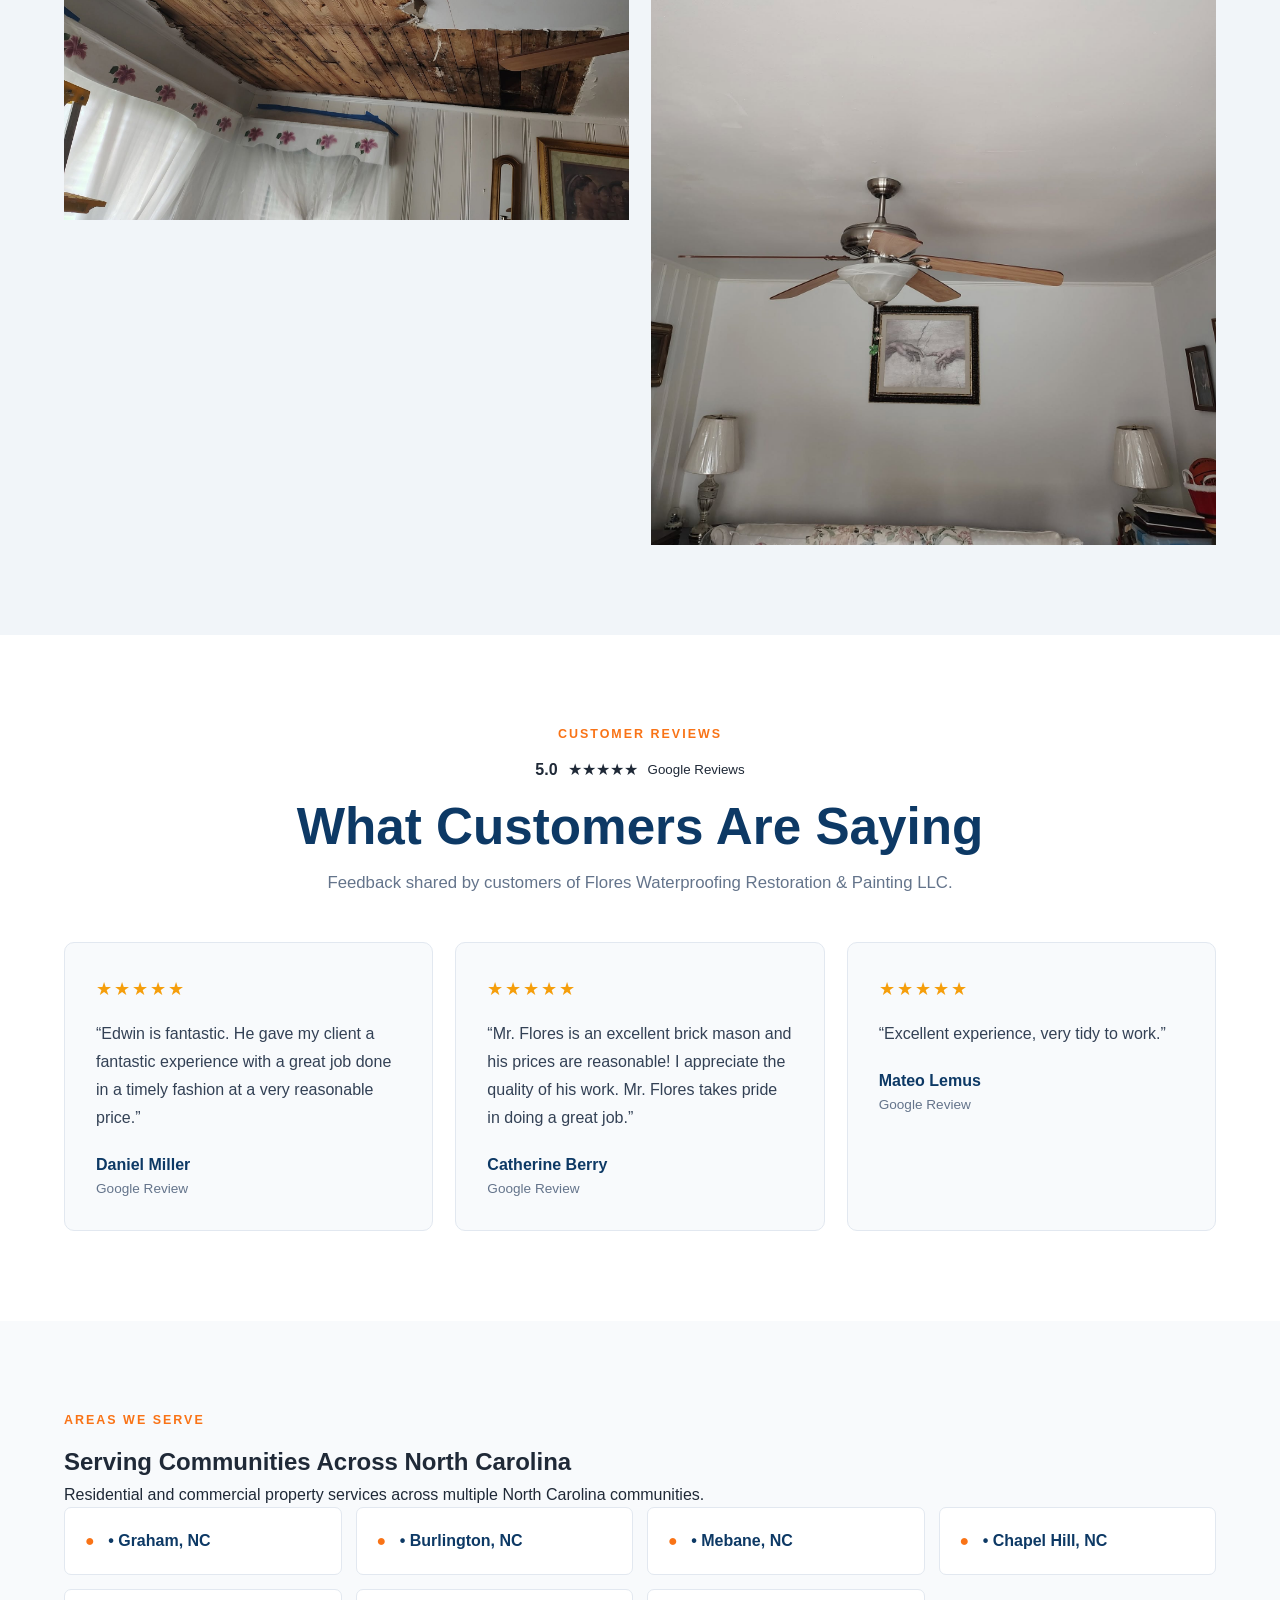
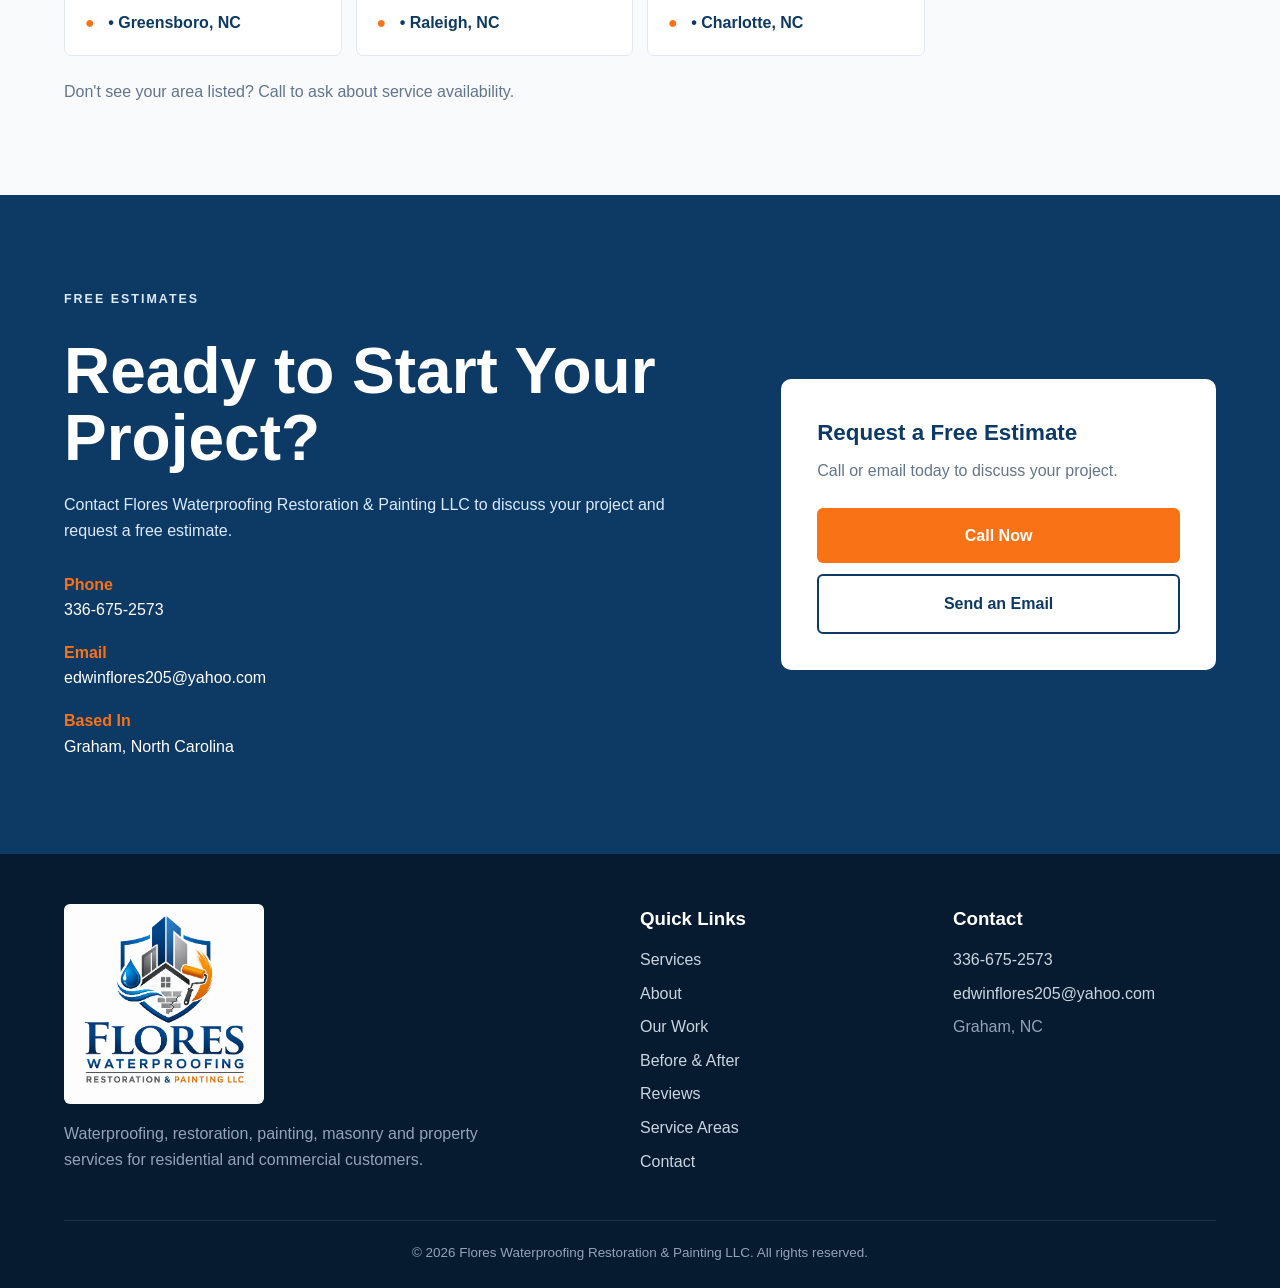
==== commit 50b45f30: "Simplify comments in index.html Replaced detailed comments with concise section headers in index.htm" ====
--- a/index.html
+++ b/index.html
@@ -15,12 +15,8 @@
 
 <body>
 
-    <!-- =========================
-         HEADER
-    ========================== -->
-
+    <!-- HEADER -->
     <header class="site-header">
-
         <div class="container header-container">
 
             <a href="#top" class="logo">
@@ -43,19 +39,13 @@
             </a>
 
         </div>
-
     </header>
 
 
     <main id="top">
 
-
-        <!-- =========================
-             HERO
-        ========================== -->
-
+        <!-- HERO -->
         <section class="hero">
-
             <div class="container hero-content">
 
                 <p class="eyebrow">
@@ -73,12 +63,10 @@
                 </p>
 
                 <div class="hero-checks">
-
                     <div>✓ Waterproofing & Drainage</div>
                     <div>✓ Interior & Exterior Painting</div>
                     <div>✓ Repairs & Restoration</div>
                     <div>✓ Free Estimates</div>
-
                 </div>
 
                 <div class="hero-buttons">
@@ -94,16 +82,11 @@
                 </div>
 
             </div>
-
-        </section>
-
-
-        <!-- =========================
-             TRUST BAR
-        ========================== -->
-
+        </section>
+
+
+        <!-- TRUST BAR -->
         <section class="trust-bar">
-
             <div class="container trust-grid">
 
                 <div>
@@ -127,16 +110,11 @@
                 </div>
 
             </div>
-
-        </section>
-
-
-        <!-- =========================
-             SERVICES
-        ========================== -->
-
+        </section>
+
+
+        <!-- SERVICES -->
         <section class="services" id="services">
-
             <div class="container">
 
                 <div class="section-heading">
@@ -160,186 +138,117 @@
 
                 <div class="services-grid">
 
-
                     <article class="service-card">
-
                         <div class="service-icon">01</div>
-
                         <h3>Waterproofing</h3>
-
                         <p>
                             Waterproofing solutions designed to help protect
                             properties from moisture and water intrusion.
                         </p>
-
                     </article>
 
 
                     <article class="service-card">
-
                         <div class="service-icon">02</div>
-
                         <h3>Painting</h3>
-
                         <p>
                             Interior and exterior painting services for
                             residential and commercial properties.
                         </p>
-
                     </article>
 
 
                     <article class="service-card">
-
                         <div class="service-icon">03</div>
-
                         <h3>Restoration</h3>
-
                         <p>
                             Property restoration and water damage repair for
                             damaged or aging areas.
                         </p>
-
                     </article>
 
 
                     <article class="service-card">
-
                         <div class="service-icon">04</div>
-
                         <h3>Brick & Masonry</h3>
-
                         <p>
                             Brick, stone and masonry repair and installation
                             for exterior property projects.
                         </p>
-
                     </article>
 
 
                     <article class="service-card">
-
                         <div class="service-icon">05</div>
-
                         <h3>Exterior Repairs</h3>
-
                         <p>
                             Roofing, flashing, siding, wood, concrete, deck
                             and other exterior property repairs.
                         </p>
-
                     </article>
 
 
                     <article class="service-card">
-
                         <div class="service-icon">06</div>
-
                         <h3>Interior Repairs</h3>
-
                         <p>
                             Drywall and other interior repair and improvement
                             services for residential and commercial properties.
                         </p>
-
-                    </article>
-
-
-                </div>
-
-            </div>
-
-        </section>
-
-
-      /* =========================
-   ABOUT / QUALITY
-========================= */
-
-.quality-section {
-    padding: 90px 0;
-    background: #ffffff;
-}
-
-.quality-container {
-    display: grid;
-    grid-template-columns: 1fr 1fr;
-    gap: 65px;
-    align-items: center;
-}
-
-.quality-image {
-    height: 540px;
-    border-radius: 12px;
-    overflow: hidden;
-    box-shadow: 0 18px 45px rgba(13,57,101,.12);
-}
-
-.quality-image img {
-    width: 100%;
-    height: 100%;
-    object-fit: cover;
-}
-
-.quality-copy h2 {
-    color: #0d3965;
-    font-size: clamp(2.5rem,5vw,4rem);
-    line-height: 1.05;
-    margin-bottom: 20px;
-}
-
-.quality-copy > p {
-    color: #64748b;
-    margin-bottom: 24px;
-    font-size: 1.07rem;
-}
-
-.quality-list {
-    list-style: none;
-    display: grid;
-    gap: 11px;
-    margin-bottom: 29px;
-}
-
-.quality-list li {
-    color: #0d3965;
-    font-weight: 700;
-}
-
-.quality-list li::before {
-    content: "✓";
-    color: #f97316;
-    margin-right: 10px;
-}
-
-
-/* TABLET */
-
-@media (max-width: 900px) {
-
-    .quality-container {
-        grid-template-columns: 1fr;
-    }
-
-    .quality-image {
-        height: 450px;
-    }
-}
-
-
-/* MOBILE */
-
-@media (max-width: 650px) {
-
-    .quality-image {
-        height: 380px;
-    }
-}
-
-        <!-- =========================
-             COMPLETE SERVICE LIST
-        ========================== -->
-
+                    </article>
+
+                </div>
+
+            </div>
+        </section>
+
+
+        <!-- ABOUT / QUALITY -->
+        <section class="quality-section" id="about">
+
+            <div class="container quality-container">
+
+                <div class="quality-image">
+                    <img src="images/flores-bathroom-finished.jpg"
+                        alt="Finished bathroom restoration project">
+                </div>
+
+
+                <div class="quality-copy">
+
+                    <p class="eyebrow">
+                        Why Choose Flores
+                    </p>
+
+                    <h2>
+                        Small Details Make a Big Difference
+                    </h2>
+
+                    <p>
+                        Flores Waterproofing Restoration & Painting LLC provides
+                        residential and commercial property services with careful
+                        preparation and attention to detail.
+                    </p>
+
+                    <ul class="quality-list">
+                        <li>Residential & commercial services</li>
+                        <li>Detailed preparation</li>
+                        <li>Professional finishes</li>
+                        <li>Free estimates</li>
+                    </ul>
+
+                    <a href="#contact" class="button primary-button">
+                        Request a Free Estimate
+                    </a>
+
+                </div>
+
+            </div>
+
+        </section>
+
+
+        <!-- COMPLETE SERVICE LIST -->
         <section class="all-services">
 
             <div class="container">
@@ -386,16 +295,12 @@
         </section>
 
 
-        <!-- =========================
-             QUALITY STRIP
-        ========================== -->
-
+        <!-- QUALITY STRIP -->
         <section class="feature-strip">
 
             <div class="container feature-strip-content">
 
                 <div>
-
                     <p class="eyebrow light-eyebrow">
                         Flores Waterproofing
                     </p>
@@ -408,7 +313,6 @@
                         Property services with attention to detail from
                         start to finish.
                     </p>
-
                 </div>
 
                 <a href="tel:3366752573" class="button white-button">
@@ -420,10 +324,7 @@
         </section>
 
 
-        <!-- =========================
-             PROJECT PORTFOLIO
-        ========================== -->
-
+        <!-- PROJECT PORTFOLIO -->
         <section class="work" id="work">
 
             <div class="container">
@@ -448,9 +349,7 @@
 
                 <div class="portfolio-grid">
 
-
                     <!-- FEATURED HOUSE -->
-
                     <article class="portfolio-card portfolio-wide">
 
                         <img src="images/flores-house-exterior.jpg"
@@ -464,7 +363,6 @@
 
 
                     <!-- EXTERIOR WORK -->
-
                     <article class="portfolio-card">
 
                         <img src="images/flores-exterior-work.jpg"
@@ -478,7 +376,6 @@
 
 
                     <!-- ROOF REPAIR -->
-
                     <article class="portfolio-card">
 
                         <img src="images/flores-roof-repair.jpg"
@@ -492,7 +389,6 @@
 
 
                     <!-- INTERIOR PAINTING -->
-
                     <article class="portfolio-card">
 
                         <img src="images/flores-bathroom-painting.jpg"
@@ -505,8 +401,7 @@
                     </article>
 
 
-                    <!-- BATHROOM -->
-
+                    <!-- BATHROOM RESTORATION -->
                     <article class="portfolio-card">
 
                         <img src="images/flores-bathroom-finished.jpg"
@@ -519,8 +414,7 @@
                     </article>
 
 
-                    <!-- SHED -->
-
+                    <!-- EXTERIOR PAINTING -->
                     <article class="portfolio-card">
 
                         <img src="images/flores-shed-exterior.jpg"
@@ -533,8 +427,7 @@
                     </article>
 
 
-                    <!-- MASONRY - CORRECT LOCATION -->
-
+                    <!-- MASONRY -->
                     <article class="portfolio-card">
 
                         <img src="images/flores-masonry.jpg"
@@ -546,18 +439,14 @@
 
                     </article>
 
-
-                </div>
-
-            </div>
-
-        </section>
-
-
-        <!-- =========================
-             BEFORE & AFTER
-        ========================== -->
-
+                </div>
+
+            </div>
+
+        </section>
+
+
+        <!-- BEFORE & AFTER -->
         <section class="before-after" id="before-after">
 
             <div class="container">
@@ -582,7 +471,6 @@
 
                 <div class="before-after-grid">
 
-
                     <div class="before-after-card">
 
                         <span class="photo-label before-label">
@@ -606,18 +494,14 @@
 
                     </div>
 
-
-                </div>
-
-            </div>
-
-        </section>
-
-
-        <!-- =========================
-             REVIEWS
-        ========================== -->
-
+                </div>
+
+            </div>
+
+        </section>
+
+
+        <!-- REVIEWS -->
         <section class="reviews" id="reviews">
 
             <div class="container">
@@ -647,7 +531,6 @@
 
 
                 <div class="reviews-grid">
-
 
                     <article class="review-card">
 
@@ -715,18 +598,14 @@
 
                     </article>
 
-
-                </div>
-
-            </div>
-
-        </section>
-
-
-        <!-- =========================
-             SERVICE AREAS
-        ========================== -->
-
+                </div>
+
+            </div>
+
+        </section>
+
+
+        <!-- SERVICE AREAS -->
         <section class="service-areas" id="service-areas">
 
             <div class="container">
@@ -799,14 +678,10 @@
         </section>
 
 
-        <!-- =========================
-             CONTACT
-        ========================== -->
-
+        <!-- CONTACT -->
         <section class="contact" id="contact">
 
             <div class="container contact-container">
-
 
                 <div class="contact-copy">
 
@@ -827,35 +702,26 @@
                     <div class="contact-points">
 
                         <div>
-
                             <strong>Phone</strong>
-
                             <a href="tel:3366752573">
                                 336-675-2573
                             </a>
-
                         </div>
 
 
                         <div>
-
                             <strong>Email</strong>
-
                             <a href="mailto:edwinflores205@yahoo.com">
                                 edwinflores205@yahoo.com
                             </a>
-
                         </div>
 
 
                         <div>
-
                             <strong>Based In</strong>
-
                             <span>
                                 Graham, North Carolina
                             </span>
-
                         </div>
 
                     </div>
@@ -875,37 +741,27 @@
 
                     <a href="tel:3366752573"
                         class="button primary-button full-button">
-
                         Call Now
-
                     </a>
 
                     <a href="mailto:edwinflores205@yahoo.com"
                         class="button outline-dark-button full-button">
-
                         Send an Email
-
                     </a>
 
                 </div>
 
-
-            </div>
-
-        </section>
-
+            </div>
+
+        </section>
 
     </main>
 
 
-    <!-- =========================
-         FOOTER
-    ========================== -->
-
+    <!-- FOOTER -->
     <footer class="site-footer">
 
         <div class="container footer-grid">
-
 
             <div class="footer-brand">
 
@@ -953,7 +809,6 @@
 
             </div>
 
-
         </div>
 
 
@@ -968,7 +823,6 @@
 
     </footer>
 
-
 </body>
 
 </html>
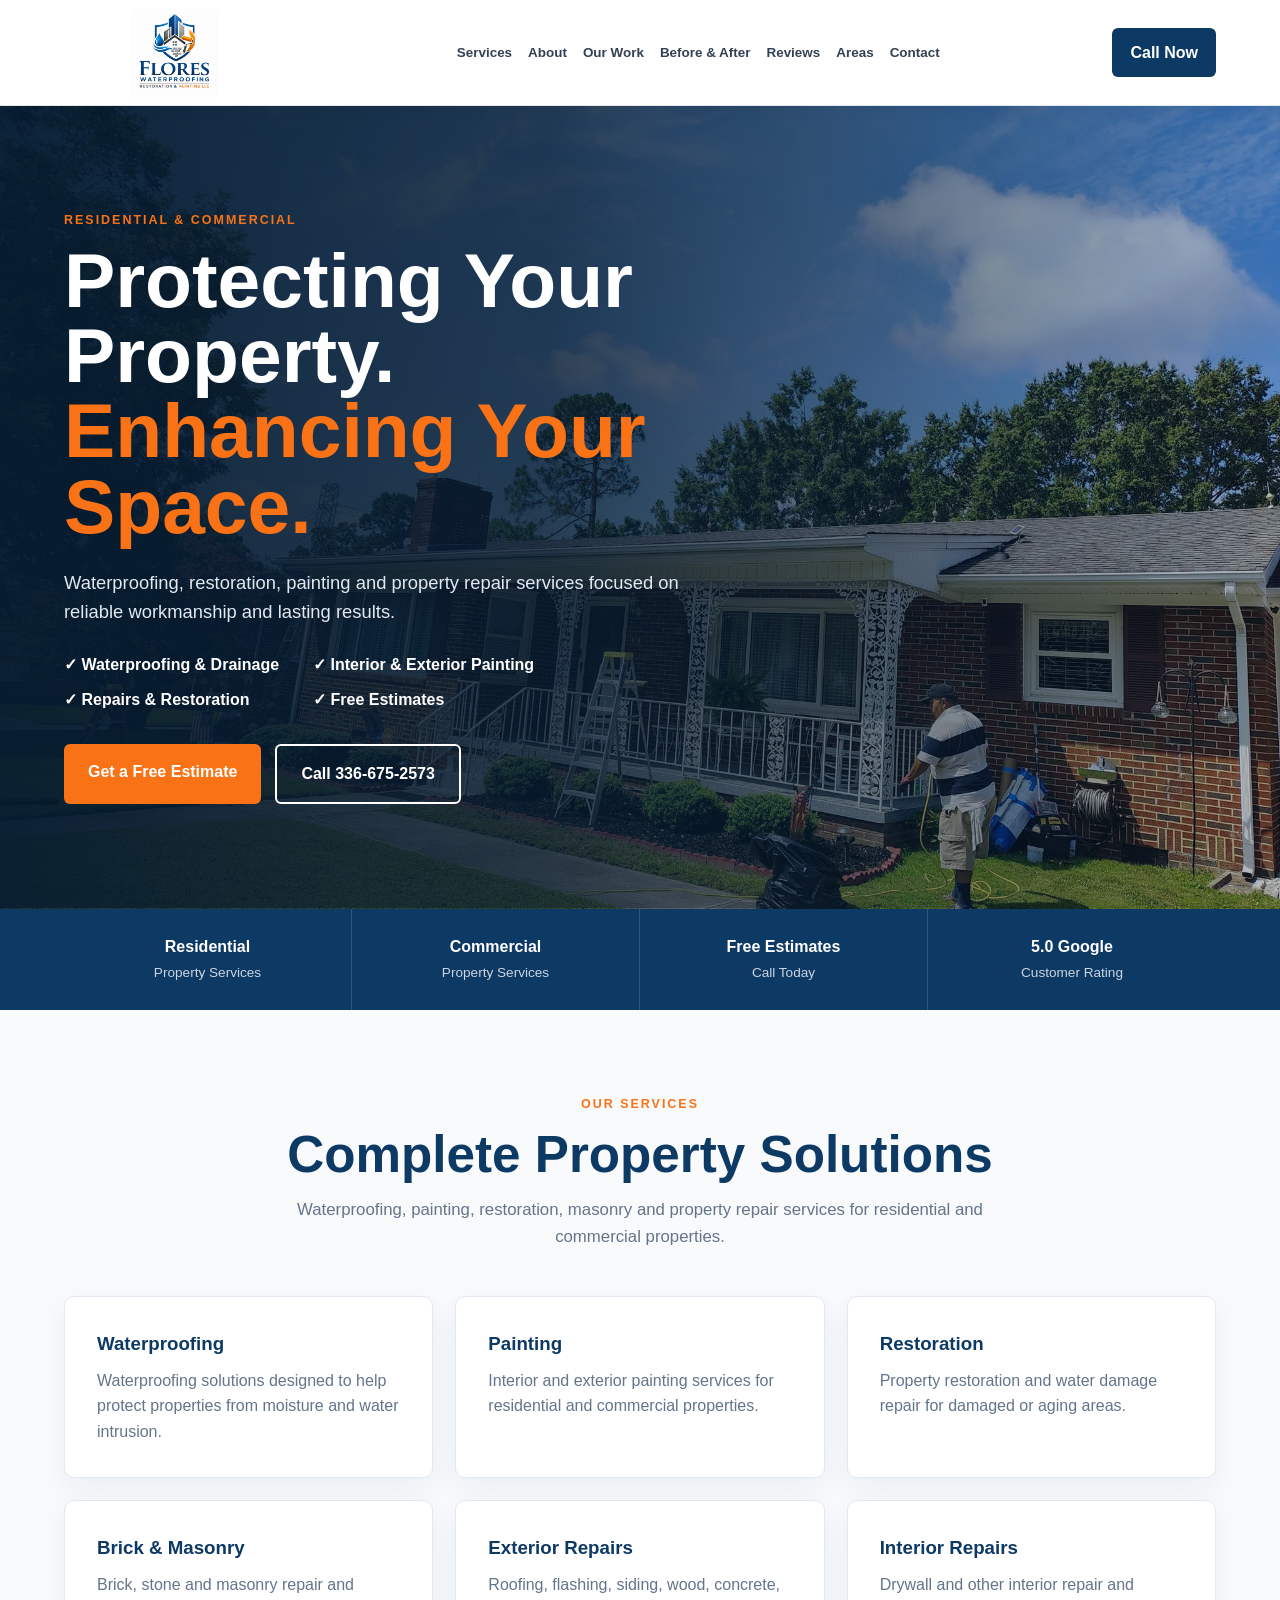
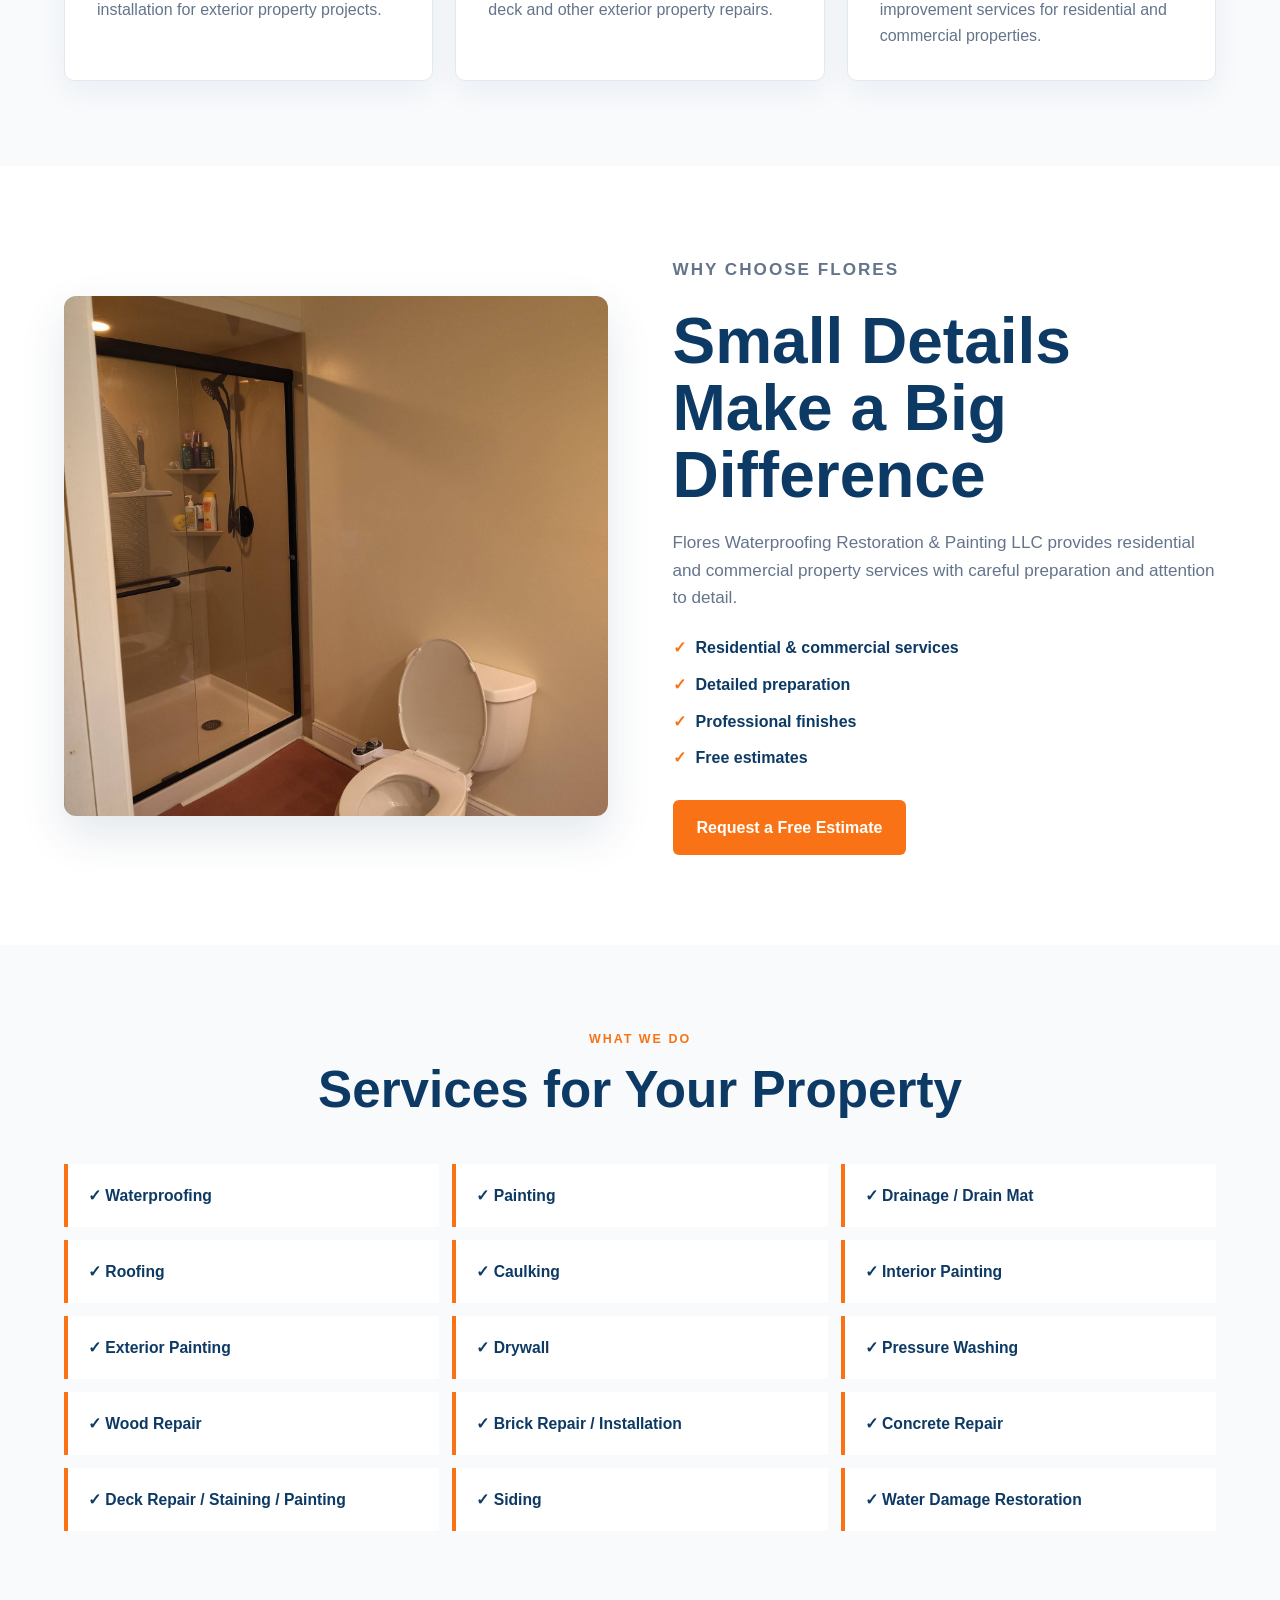
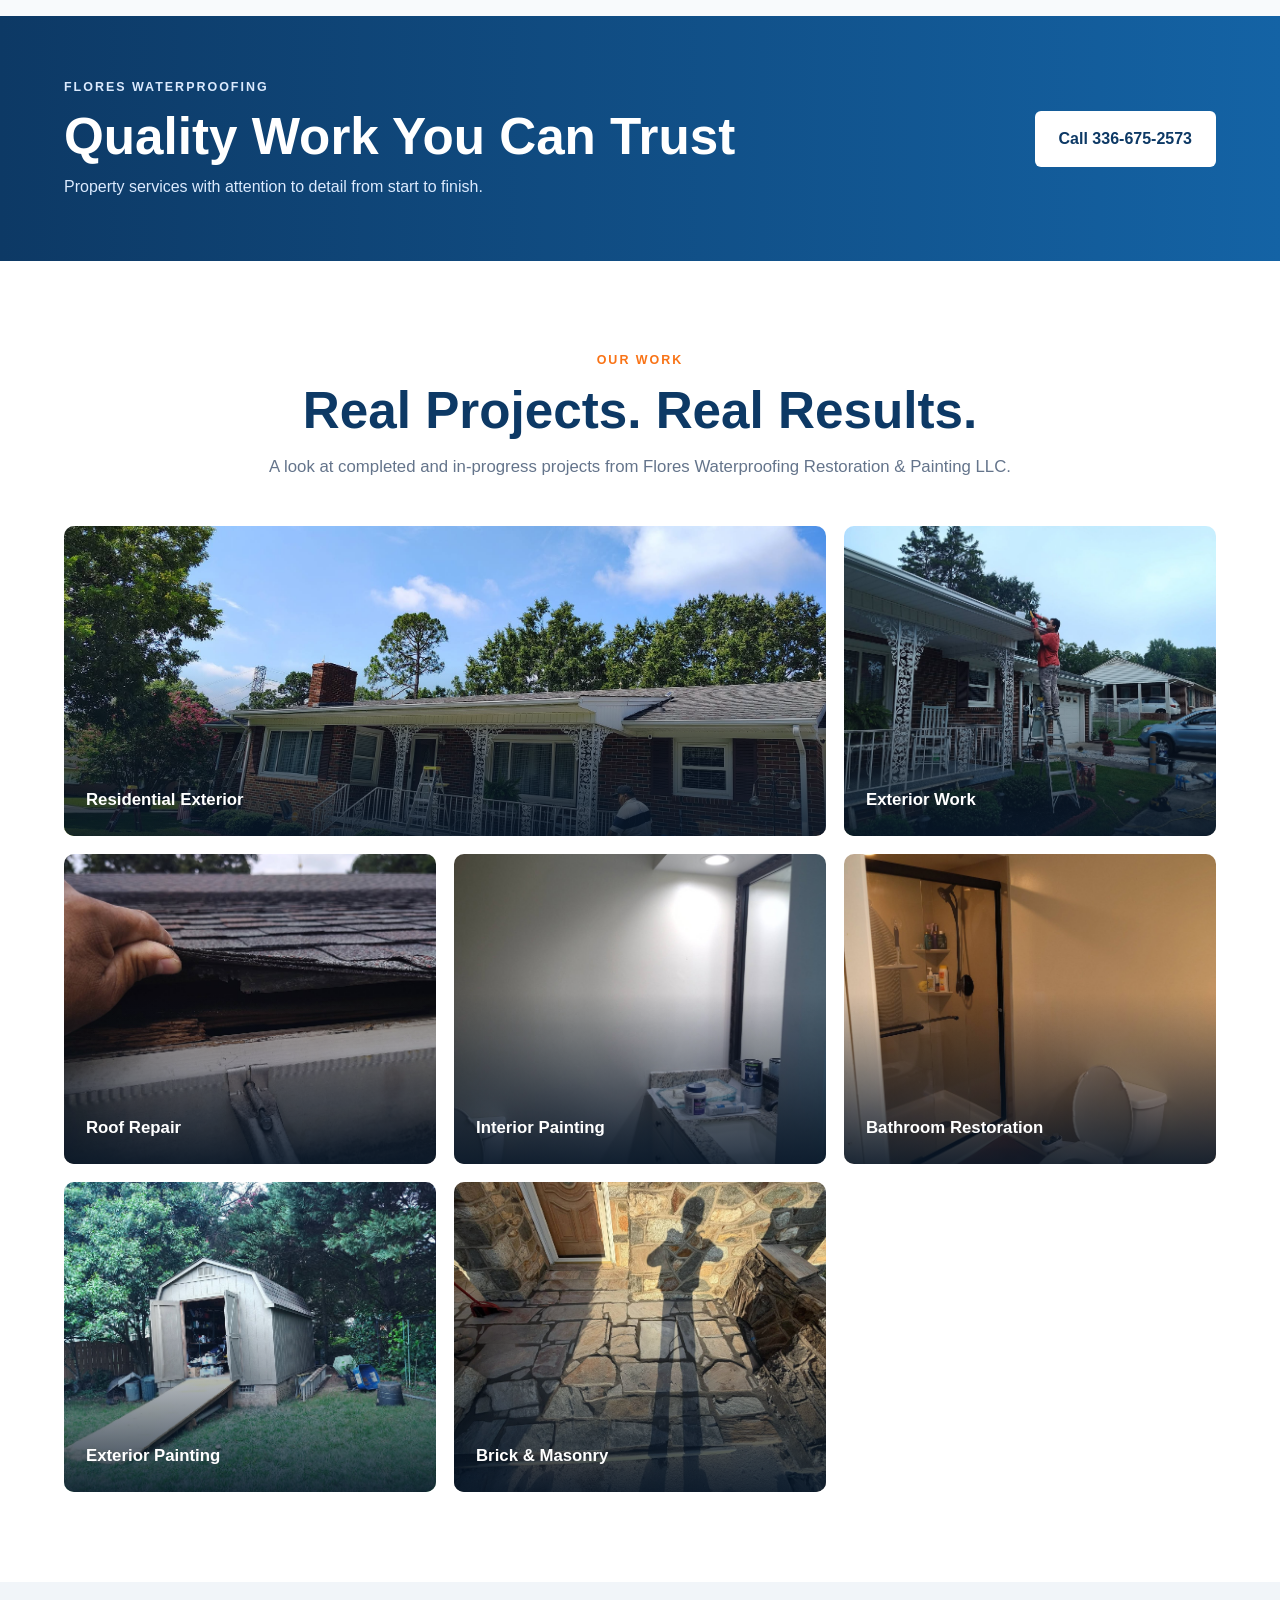
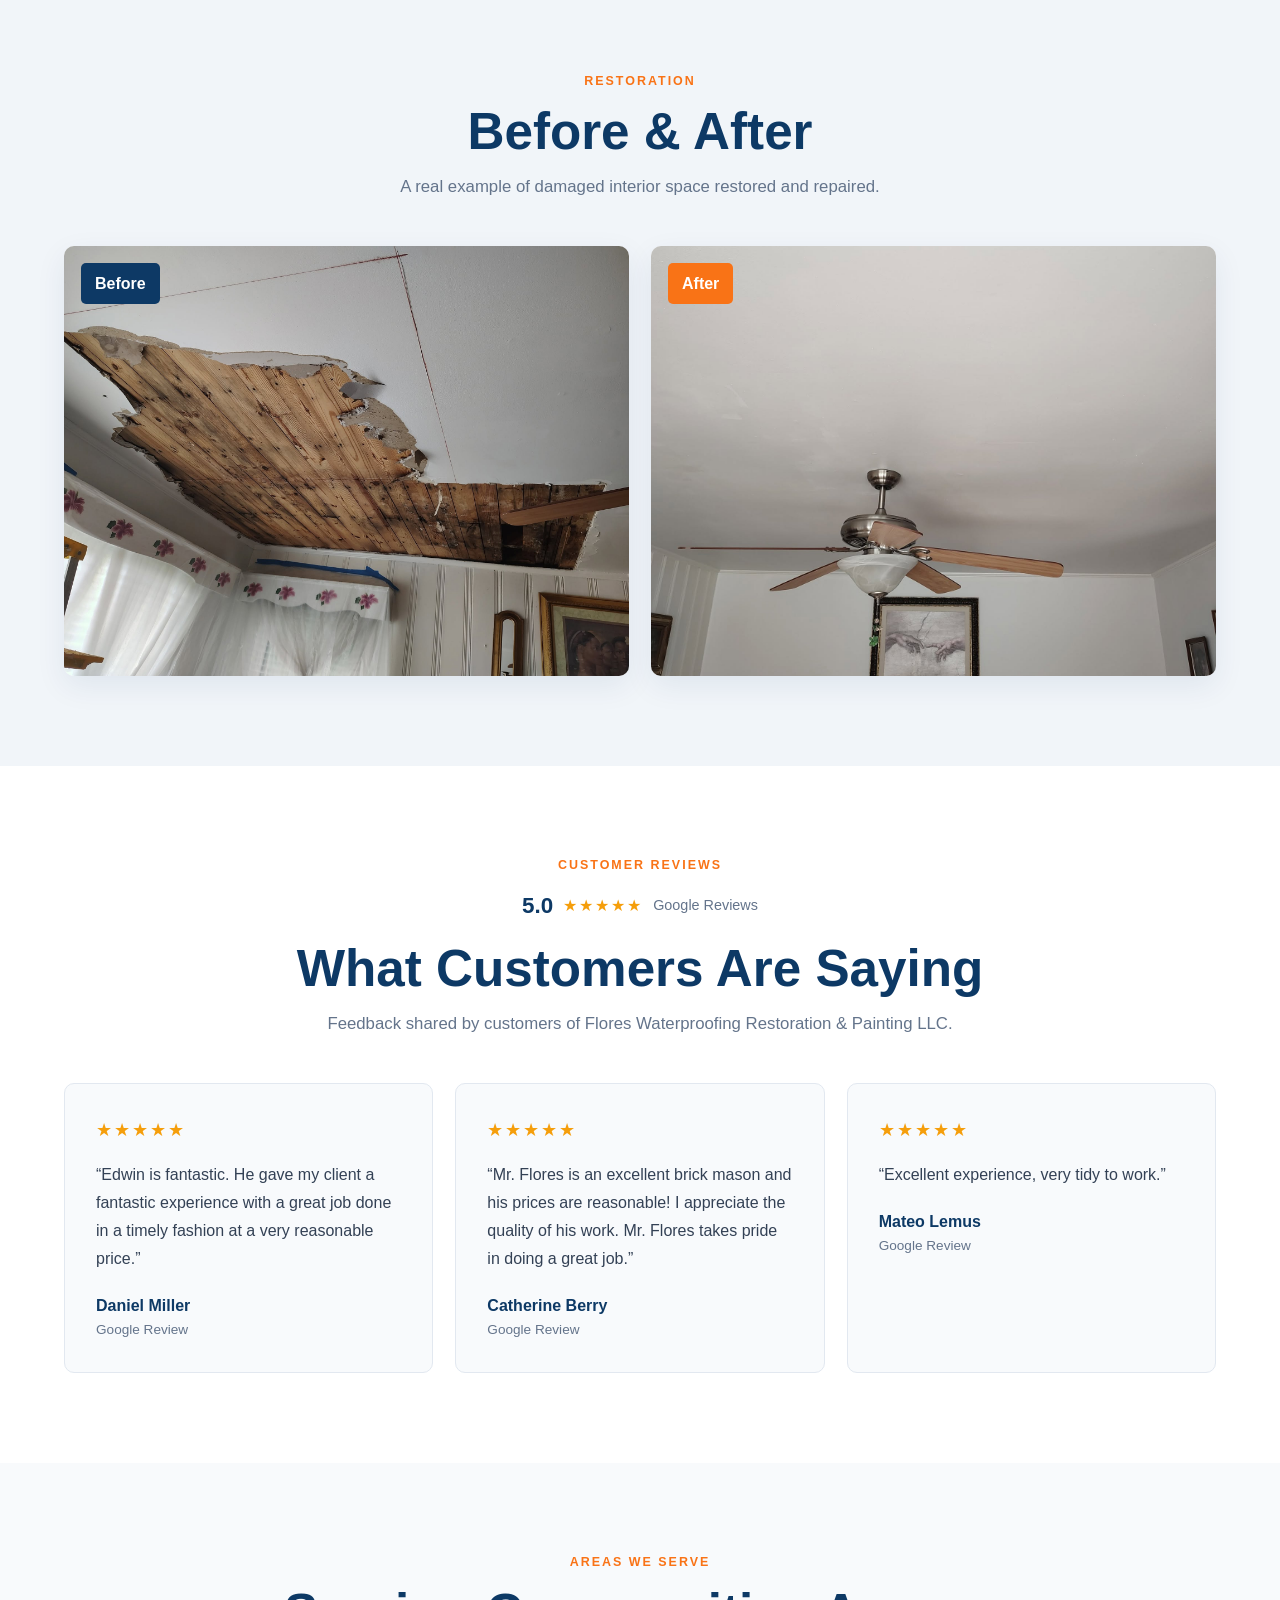
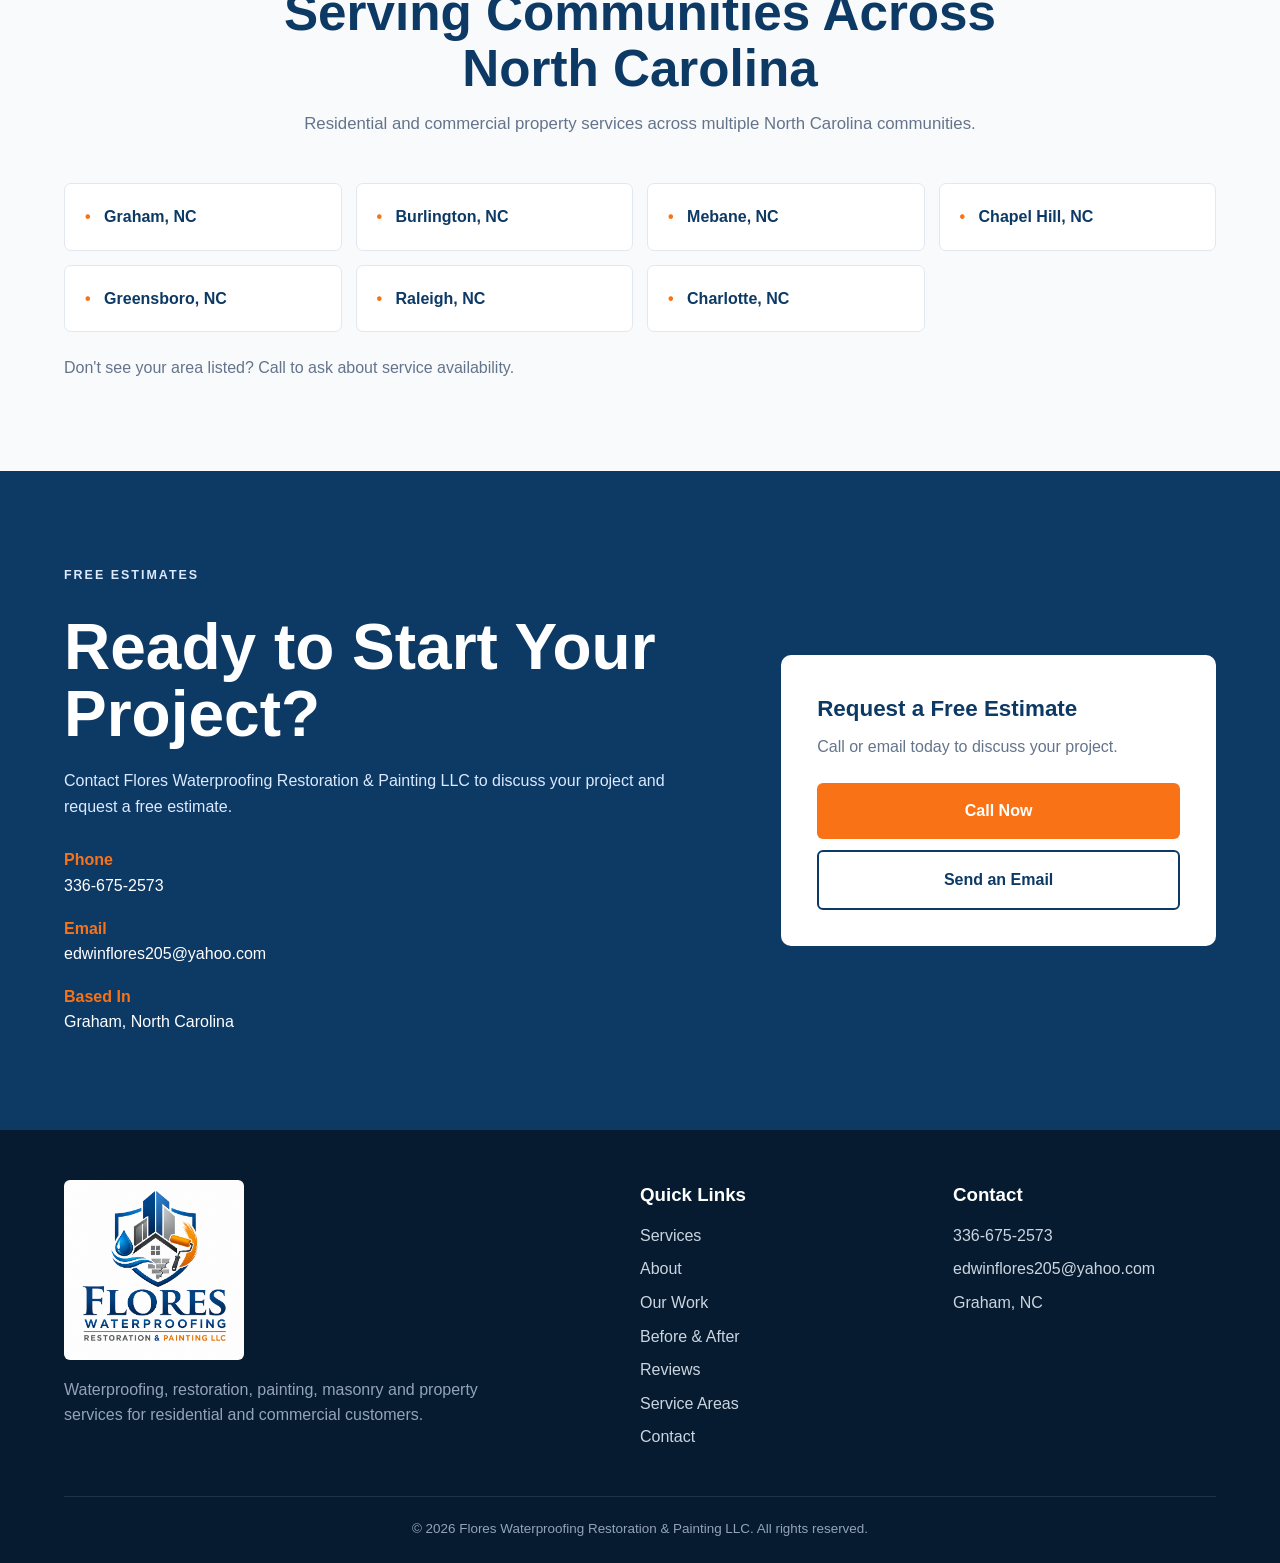
==== commit 12fa05ce: "Remove service icons from service cards Removed service icons from service cards in the services gri" ====
--- a/index.html
+++ b/index.html
@@ -139,7 +139,6 @@
                 <div class="services-grid">
 
                     <article class="service-card">
-                        <div class="service-icon">01</div>
                         <h3>Waterproofing</h3>
                         <p>
                             Waterproofing solutions designed to help protect
@@ -149,7 +148,6 @@
 
 
                     <article class="service-card">
-                        <div class="service-icon">02</div>
                         <h3>Painting</h3>
                         <p>
                             Interior and exterior painting services for
@@ -159,7 +157,6 @@
 
 
                     <article class="service-card">
-                        <div class="service-icon">03</div>
                         <h3>Restoration</h3>
                         <p>
                             Property restoration and water damage repair for
@@ -169,7 +166,6 @@
 
 
                     <article class="service-card">
-                        <div class="service-icon">04</div>
                         <h3>Brick & Masonry</h3>
                         <p>
                             Brick, stone and masonry repair and installation
@@ -179,7 +175,6 @@
 
 
                     <article class="service-card">
-                        <div class="service-icon">05</div>
                         <h3>Exterior Repairs</h3>
                         <p>
                             Roofing, flashing, siding, wood, concrete, deck
@@ -189,7 +184,6 @@
 
 
                     <article class="service-card">
-                        <div class="service-icon">06</div>
                         <h3>Interior Repairs</h3>
                         <p>
                             Drywall and other interior repair and improvement
--- a/style.css
+++ b/style.css
@@ -2,6 +2,7 @@
     box-sizing: border-box;
     margin: 0;
     padding: 0;
+}
 
 html {
     scroll-behavior: smooth;
@@ -19,6 +20,10 @@
     max-width: 100%;
 }
 
+a {
+    color: inherit;
+}
+
 .container {
     width: min(1160px, 90%);
     margin: 0 auto;
@@ -26,7 +31,7 @@
 
 .eyebrow {
     color: #f97316;
-    font-size: .78rem;
+    font-size: 0.78rem;
     font-weight: 900;
     letter-spacing: 2px;
     text-transform: uppercase;
@@ -39,7 +44,7 @@
     border-radius: 6px;
     text-decoration: none;
     font-weight: 800;
-    transition: .2s ease;
+    transition: 0.2s ease;
 }
 
 .primary-button {
@@ -67,6 +72,10 @@
     color: #0d3965;
 }
 
+.white-button:hover {
+    transform: translateY(-2px);
+}
+
 .outline-dark-button {
     border: 2px solid #0d3965;
     color: #0d3965;
@@ -78,7 +87,9 @@
 }
 
 
-/* HEADER */
+/* =========================
+   HEADER
+========================= */
 
 .site-header {
     position: sticky;
@@ -86,33 +97,39 @@
     z-index: 1000;
     background: #ffffff;
     border-bottom: 1px solid #e5e7eb;
-    box-shadow: 0 3px 15px rgba(0,0,0,.05);
+    box-shadow: 0 3px 15px rgba(0, 0, 0, 0.05);
 }
 
 .header-container {
-    min-height: 110px;
+    min-height: 105px;
     display: flex;
     align-items: center;
     justify-content: space-between;
-    gap: 25px;
+    gap: 24px;
+}
+
+.logo {
+    flex-shrink: 0;
 }
 
 .logo img {
-    width: 250px;
-    max-height: 92px;
+    width: 220px;
+    max-height: 88px;
     object-fit: contain;
 }
+
 .main-nav {
     display: flex;
-    gap: 18px;
+    gap: 16px;
     align-items: center;
 }
 
 .main-nav a {
     color: #334155;
-    font-size: .88rem;
+    font-size: 0.84rem;
     font-weight: 700;
     text-decoration: none;
+    white-space: nowrap;
 }
 
 .main-nav a:hover {
@@ -122,7 +139,7 @@
 .header-call {
     background: #0d3965;
     color: #ffffff;
-    padding: 12px 19px;
+    padding: 12px 18px;
     border-radius: 6px;
     text-decoration: none;
     font-weight: 800;
@@ -130,7 +147,9 @@
 }
 
 
-/* HERO */
+/* =========================
+   HERO
+========================= */
 
 .hero {
     min-height: 82vh;
@@ -140,9 +159,9 @@
     background:
         linear-gradient(
             90deg,
-            rgba(6,27,48,.96) 0%,
-            rgba(6,27,48,.82) 43%,
-            rgba(6,27,48,.28) 100%
+            rgba(6, 27, 48, 0.96) 0%,
+            rgba(6, 27, 48, 0.82) 43%,
+            rgba(6, 27, 48, 0.28) 100%
         ),
         url("images/flores-house-exterior.jpg");
 
@@ -157,8 +176,8 @@
 
 .hero h1 {
     max-width: 820px;
-    font-size: clamp(3rem,6vw,5.3rem);
-    line-height: .98;
+    font-size: clamp(3rem, 6vw, 5.3rem);
+    line-height: 0.98;
     margin-bottom: 24px;
 }
 
@@ -176,7 +195,7 @@
 
 .hero-checks {
     display: grid;
-    grid-template-columns: repeat(2,max-content);
+    grid-template-columns: repeat(2, max-content);
     gap: 10px 34px;
     margin-bottom: 31px;
     font-weight: 700;
@@ -189,7 +208,9 @@
 }
 
 
-/* TRUST */
+/* =========================
+   TRUST BAR
+========================= */
 
 .trust-bar {
     background: #0d3965;
@@ -198,13 +219,13 @@
 
 .trust-grid {
     display: grid;
-    grid-template-columns: repeat(4,1fr);
+    grid-template-columns: repeat(4, 1fr);
 }
 
 .trust-grid > div {
     padding: 25px 15px;
     text-align: center;
-    border-right: 1px solid rgba(255,255,255,.15);
+    border-right: 1px solid rgba(255, 255, 255, 0.15);
 }
 
 .trust-grid > div:last-child {
@@ -217,11 +238,13 @@
 
 .trust-grid span {
     color: #cbd5e1;
-    font-size: .85rem;
-}
-
-
-/* HEADINGS */
+    font-size: 0.85rem;
+}
+
+
+/* =========================
+   SECTION HEADINGS
+========================= */
 
 .section-heading {
     max-width: 760px;
@@ -229,20 +252,30 @@
     text-align: center;
 }
 
-.section-heading h2 {
-    color: #0d3965;
-    font-size: clamp(2.2rem,4vw,3.3rem);
+.section-heading h2,
+.service-areas-copy h2 {
+    color: #0d3965;
+    font-size: clamp(2.2rem, 4vw, 3.3rem);
     line-height: 1.1;
     margin-bottom: 14px;
 }
 
-.section-heading > p:last-child {
+.section-heading > p:last-child,
+.service-areas-copy > p:last-child {
     color: #64748b;
     font-size: 1.05rem;
 }
 
-
-/* SERVICES */
+.service-areas-copy {
+    max-width: 760px;
+    margin: 0 auto 45px;
+    text-align: center;
+}
+
+
+/* =========================
+   SERVICES
+========================= */
 
 .services {
     padding: 85px 0;
@@ -251,7 +284,7 @@
 
 .services-grid {
     display: grid;
-    grid-template-columns: repeat(3,1fr);
+    grid-template-columns: repeat(3, 1fr);
     gap: 22px;
 }
 
@@ -260,10 +293,10 @@
     padding: 32px;
     border: 1px solid #e2e8f0;
     border-radius: 10px;
-    box-shadow: 0 10px 30px rgba(13,57,101,.06);
-}
-
-.service-number {
+    box-shadow: 0 10px 30px rgba(13, 57, 101, 0.06);
+}
+
+.service-icon {
     width: 43px;
     height: 43px;
     display: flex;
@@ -286,40 +319,43 @@
 }
 
 
-/* ABOUT */
-
-.about-section {
+/* =========================
+   ABOUT / QUALITY
+========================= */
+
+.quality-section {
     padding: 90px 0;
-}
-
-.about-grid {
+    background: #ffffff;
+}
+
+.quality-container {
     display: grid;
     grid-template-columns: 1fr 1fr;
     gap: 65px;
     align-items: center;
 }
 
-.about-photo {
-    height: 540px;
+.quality-image {
+    height: 520px;
     border-radius: 12px;
     overflow: hidden;
-    box-shadow: 0 18px 45px rgba(13,57,101,.12);
-}
-
-.about-photo img {
+    box-shadow: 0 18px 45px rgba(13, 57, 101, 0.12);
+}
+
+.quality-image img {
     width: 100%;
     height: 100%;
     object-fit: cover;
 }
 
-.about-copy h2 {
-    color: #0d3965;
-    font-size: clamp(2.5rem,5vw,4rem);
+.quality-copy h2 {
+    color: #0d3965;
+    font-size: clamp(2.5rem, 5vw, 4rem);
     line-height: 1.05;
     margin-bottom: 20px;
 }
 
-.about-copy > p {
+.quality-copy > p {
     color: #64748b;
     margin-bottom: 24px;
     font-size: 1.07rem;
@@ -344,7 +380,9 @@
 }
 
 
-/* SERVICE LIST */
+/* =========================
+   SERVICE LIST
+========================= */
 
 .all-services {
     padding: 85px 0;
@@ -353,7 +391,7 @@
 
 .service-list-grid {
     display: grid;
-    grid-template-columns: repeat(3,1fr);
+    grid-template-columns: repeat(3, 1fr);
     gap: 13px;
 }
 
@@ -362,16 +400,18 @@
     padding: 19px 20px;
     border-left: 4px solid #f97316;
     color: #0d3965;
-    font-size: .98rem;
+    font-size: 0.98rem;
     font-weight: 700;
 }
 
 
-/* CTA */
+/* =========================
+   CTA STRIP
+========================= */
 
 .feature-strip {
     padding: 62px 0;
-    background: linear-gradient(90deg,#0d3965,#1463a5);
+    background: linear-gradient(90deg, #0d3965, #1463a5);
     color: #ffffff;
 }
 
@@ -387,7 +427,7 @@
 }
 
 .feature-strip h2 {
-    font-size: clamp(2rem,4vw,3.2rem);
+    font-size: clamp(2rem, 4vw, 3.2rem);
     line-height: 1.05;
     margin-bottom: 10px;
 }
@@ -397,15 +437,18 @@
 }
 
 
-/* PORTFOLIO */
+/* =========================
+   PORTFOLIO
+========================= */
 
 .work {
     padding: 90px 0;
+    background: #ffffff;
 }
 
 .portfolio-grid {
     display: grid;
-    grid-template-columns: repeat(3,1fr);
+    grid-template-columns: repeat(3, 1fr);
     grid-auto-rows: 310px;
     gap: 18px;
 }
@@ -425,7 +468,7 @@
     width: 100%;
     height: 100%;
     object-fit: cover;
-    transition: transform .35s ease;
+    transition: transform 0.35s ease;
 }
 
 .portfolio-card:hover img {
@@ -442,7 +485,7 @@
     background:
         linear-gradient(
             transparent 45%,
-            rgba(6,22,40,.88)
+            rgba(6, 22, 40, 0.88)
         );
 }
 
@@ -453,7 +496,9 @@
 }
 
 
-/* BEFORE AFTER */
+/* =========================
+   BEFORE & AFTER
+========================= */
 
 .before-after {
     padding: 90px 0;
@@ -462,45 +507,51 @@
 
 .before-after-grid {
     display: grid;
-    grid-template-columns: repeat(2,1fr);
+    grid-template-columns: repeat(2, 1fr);
     gap: 22px;
 }
 
-.comparison-card {
+.before-after-card {
     position: relative;
     overflow: hidden;
     border-radius: 10px;
     background: #ffffff;
-    box-shadow: 0 10px 30px rgba(13,57,101,.08);
-}
-
-.comparison-card img {
+    box-shadow: 0 10px 30px rgba(13, 57, 101, 0.08);
+}
+
+.before-after-card img {
     width: 100%;
     height: 430px;
     object-fit: cover;
 }
 
-.comparison-label {
+.photo-label {
     position: absolute;
     z-index: 2;
     top: 17px;
     left: 17px;
-    background: #0d3965;
     color: #ffffff;
     padding: 8px 14px;
     border-radius: 5px;
     font-weight: 800;
 }
 
+.before-label {
+    background: #0d3965;
+}
+
 .after-label {
     background: #f97316;
 }
 
 
-/* REVIEWS */
+/* =========================
+   REVIEWS
+========================= */
 
 .reviews {
     padding: 90px 0;
+    background: #ffffff;
 }
 
 .google-rating {
@@ -512,26 +563,25 @@
     margin-bottom: 17px;
 }
 
-.rating-number {
+.google-rating strong {
     color: #0d3965;
     font-size: 1.4rem;
     font-weight: 900;
 }
 
-.rating-stars,
-.stars {
+.google-rating span {
     color: #f59e0b;
     letter-spacing: 2px;
 }
 
-.rating-count {
+.google-rating small {
     color: #64748b;
-    font-size: .9rem;
+    font-size: 0.9rem;
 }
 
 .reviews-grid {
     display: grid;
-    grid-template-columns: repeat(3,1fr);
+    grid-template-columns: repeat(3, 1fr);
     gap: 22px;
 }
 
@@ -543,7 +593,9 @@
 }
 
 .stars {
+    color: #f59e0b;
     font-size: 1.15rem;
+    letter-spacing: 2px;
     margin-bottom: 17px;
 }
 
@@ -560,11 +612,13 @@
 
 .review-source {
     color: #64748b;
-    font-size: .85rem;
-}
-
-
-/* AREAS */
+    font-size: 0.85rem;
+}
+
+
+/* =========================
+   SERVICE AREAS
+========================= */
 
 .service-areas {
     padding: 90px 0;
@@ -573,7 +627,7 @@
 
 .areas-grid {
     display: grid;
-    grid-template-columns: repeat(4,1fr);
+    grid-template-columns: repeat(4, 1fr);
     gap: 14px;
 }
 
@@ -586,8 +640,7 @@
     font-weight: 800;
 }
 
-.area-card::before {
-    content: "●";
+.area-card span {
     color: #f97316;
     margin-right: 9px;
 }
@@ -598,7 +651,9 @@
 }
 
 
-/* CONTACT */
+/* =========================
+   CONTACT
+========================= */
 
 .contact {
     padding: 95px 0;
@@ -608,13 +663,13 @@
 
 .contact-container {
     display: grid;
-    grid-template-columns: 1.2fr .8fr;
+    grid-template-columns: 1.2fr 0.8fr;
     align-items: center;
     gap: 65px;
 }
 
 .contact-copy h2 {
-    font-size: clamp(2.5rem,5vw,4.2rem);
+    font-size: clamp(2.5rem, 5vw, 4.2rem);
     line-height: 1.05;
     margin-bottom: 20px;
 }
@@ -635,13 +690,10 @@
     color: #f97316;
 }
 
-.contact-points a {
+.contact-points a,
+.contact-points span {
     color: #ffffff;
     text-decoration: none;
-}
-
-.contact-points span {
-    color: #ffffff;
 }
 
 .contact-card {
@@ -668,7 +720,9 @@
 }
 
 
-/* FOOTER */
+/* =========================
+   FOOTER
+========================= */
 
 .site-footer {
     background: #061b2f;
@@ -683,7 +737,7 @@
 }
 
 .footer-brand img {
-    width: 200px;
+    width: 180px;
     margin-bottom: 17px;
     background: #ffffff;
     border-radius: 6px;
@@ -709,16 +763,22 @@
     color: #f97316;
 }
 
+.site-footer span {
+    color: #cbd5e1;
+}
+
 .footer-bottom {
     margin-top: 38px;
     padding-top: 21px;
-    border-top: 1px solid rgba(255,255,255,.1);
+    border-top: 1px solid rgba(255, 255, 255, 0.1);
     text-align: center;
-    font-size: .84rem;
-}
-
-
-/* TABLET */
+    font-size: 0.84rem;
+}
+
+
+/* =========================
+   TABLET
+========================= */
 
 @media (max-width: 900px) {
 
@@ -737,23 +797,15 @@
     }
 
     .trust-grid {
-        grid-template-columns: repeat(2,1fr);
+        grid-template-columns: repeat(2, 1fr);
     }
 
     .services-grid {
-        grid-template-columns: repeat(2,1fr);
-    }
-
-    .about-grid {
-        grid-template-columns: 1fr;
-    }
-
-    .about-photo {
-        height: 450px;
+        grid-template-columns: repeat(2, 1fr);
     }
 
     .service-list-grid {
-        grid-template-columns: repeat(2,1fr);
+        grid-template-columns: repeat(2, 1fr);
     }
 
     .feature-strip-content {
@@ -762,7 +814,7 @@
     }
 
     .portfolio-grid {
-        grid-template-columns: repeat(2,1fr);
+        grid-template-columns: repeat(2, 1fr);
     }
 
     .portfolio-wide {
@@ -778,7 +830,7 @@
     }
 
     .areas-grid {
-        grid-template-columns: repeat(2,1fr);
+        grid-template-columns: repeat(2, 1fr);
     }
 
     .contact-container {
@@ -791,12 +843,26 @@
 }
 
 
-/* MOBILE */
+/* =========================
+   MOBILE
+========================= */
 
 @media (max-width: 650px) {
 
+    .container {
+        width: min(94%, 1160px);
+    }
+
     .logo img {
-        width: 185px;
+        width: 175px;
+    }
+
+    .main-nav {
+        gap: 10px 14px;
+    }
+
+    .main-nav a {
+        font-size: 0.76rem;
     }
 
     .hero {
@@ -833,38 +899,42 @@
         grid-template-columns: 1fr;
     }
 
-    .about-photo {
-        height: 380px;
+    .quality-image {
+        height: 360px;
+    }
+
+    .quality-copy h2 {
+        font-size: 2.35rem;
     }
 
     .service-list-grid {
         grid-template-columns: 1fr;
     }
 
- .portfolio-grid {
-    grid-template-columns: repeat(2, 1fr);
-    grid-auto-rows: 190px;
-    gap: 10px;
-}
-
-.portfolio-wide {
-    grid-column: span 2;
-    grid-row: span 2;
-}
-
-.portfolio-card img {
-    object-fit: cover;
-}
-
-.project-overlay {
-    padding: 12px;
-}
-
-.project-overlay span {
-    font-size: 0.82rem;
-}
-
-    .comparison-card img {
+    .portfolio-grid {
+        grid-template-columns: repeat(2, 1fr);
+        grid-auto-rows: 190px;
+        gap: 10px;
+    }
+
+    .portfolio-wide {
+        grid-column: span 2;
+        grid-row: span 2;
+    }
+
+    .portfolio-card img {
+        object-fit: cover;
+    }
+
+    .project-overlay {
+        padding: 12px;
+    }
+
+    .project-overlay span {
+        font-size: 0.82rem;
+    }
+
+    .before-after-card img {
         height: 320px;
     }
 
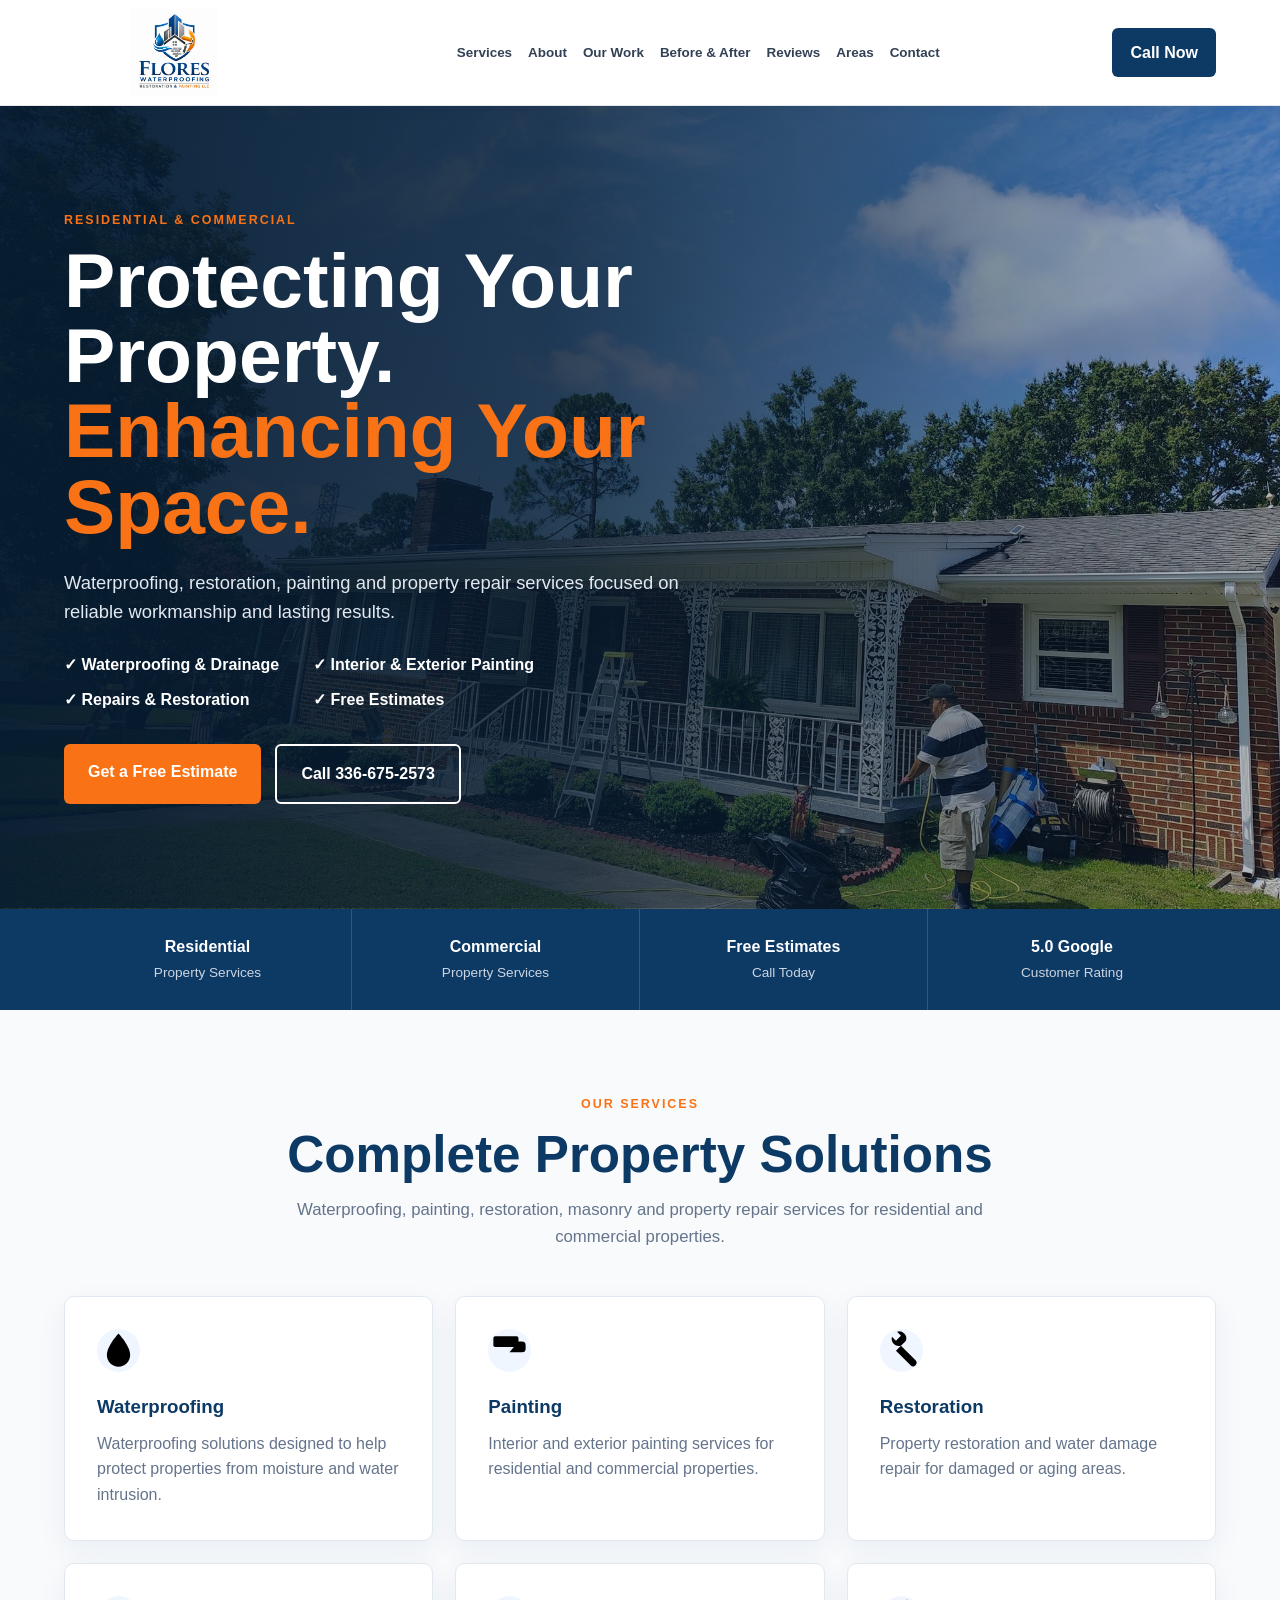
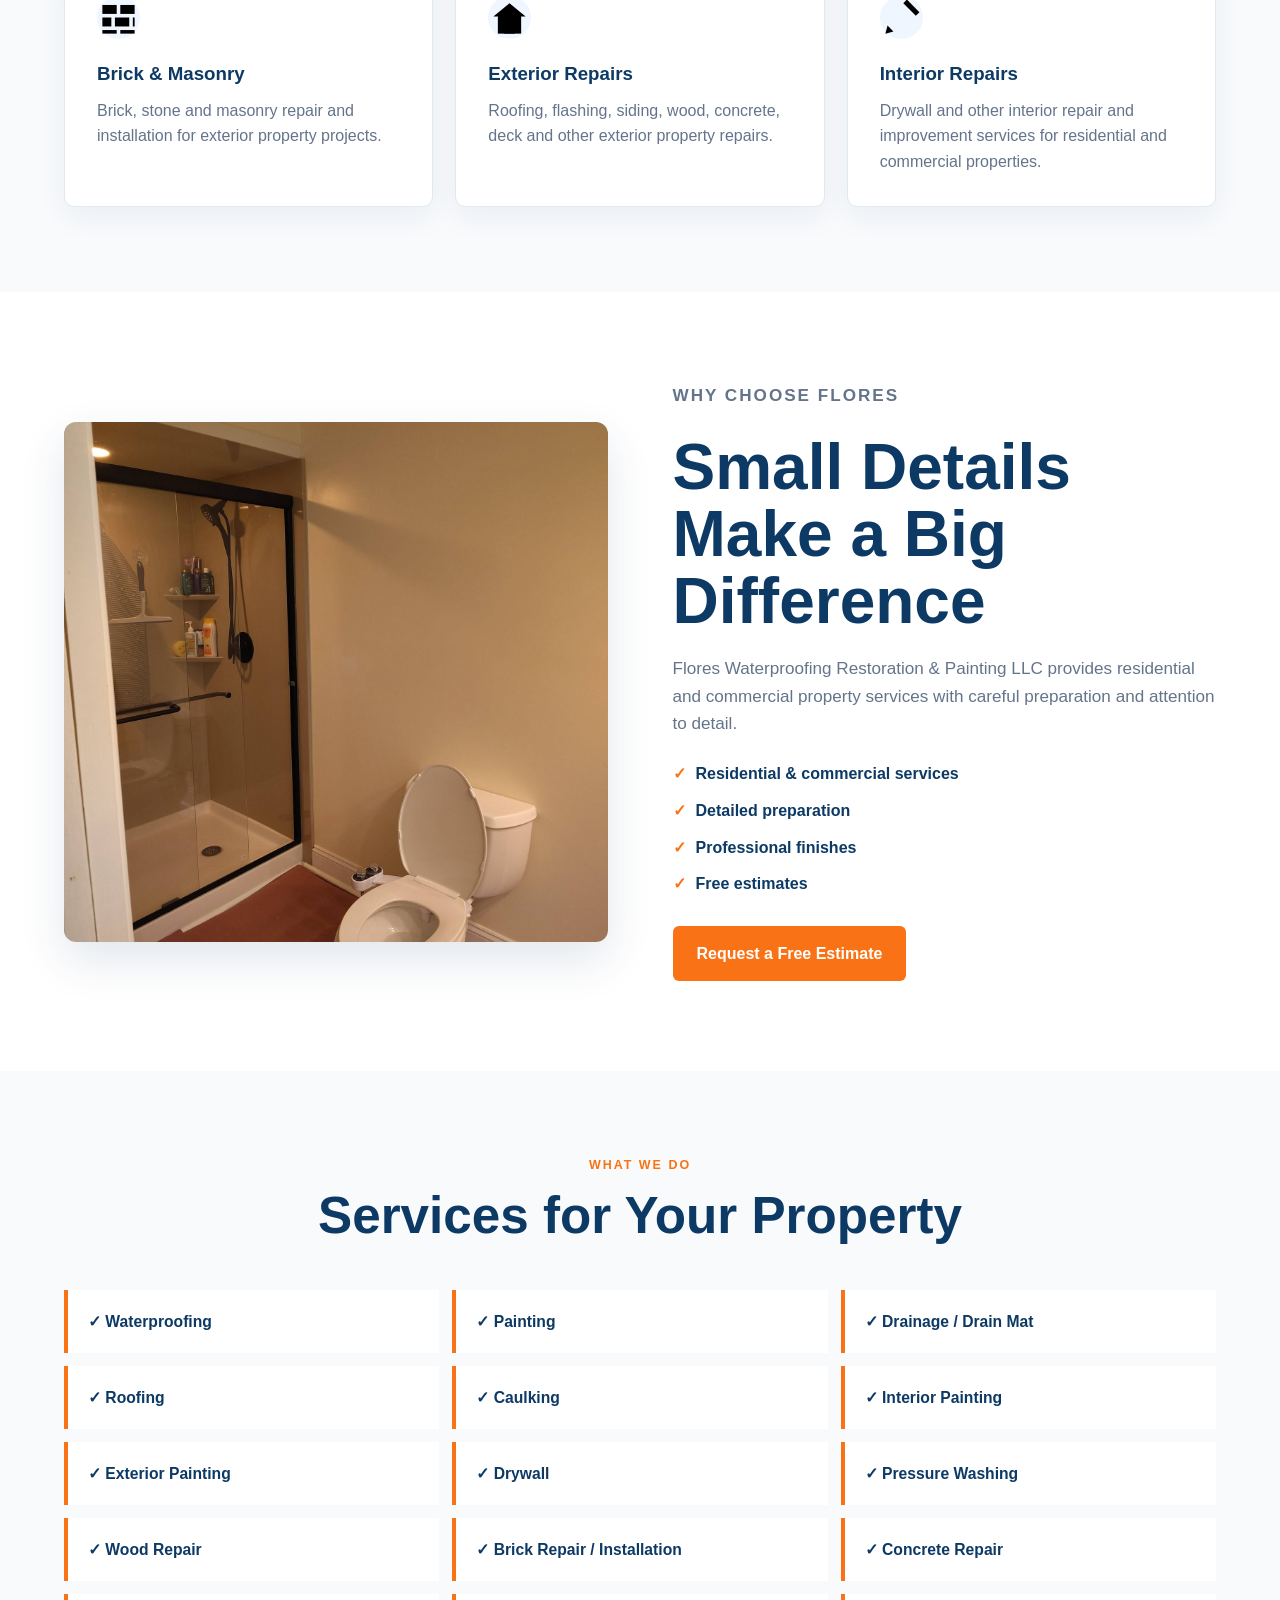
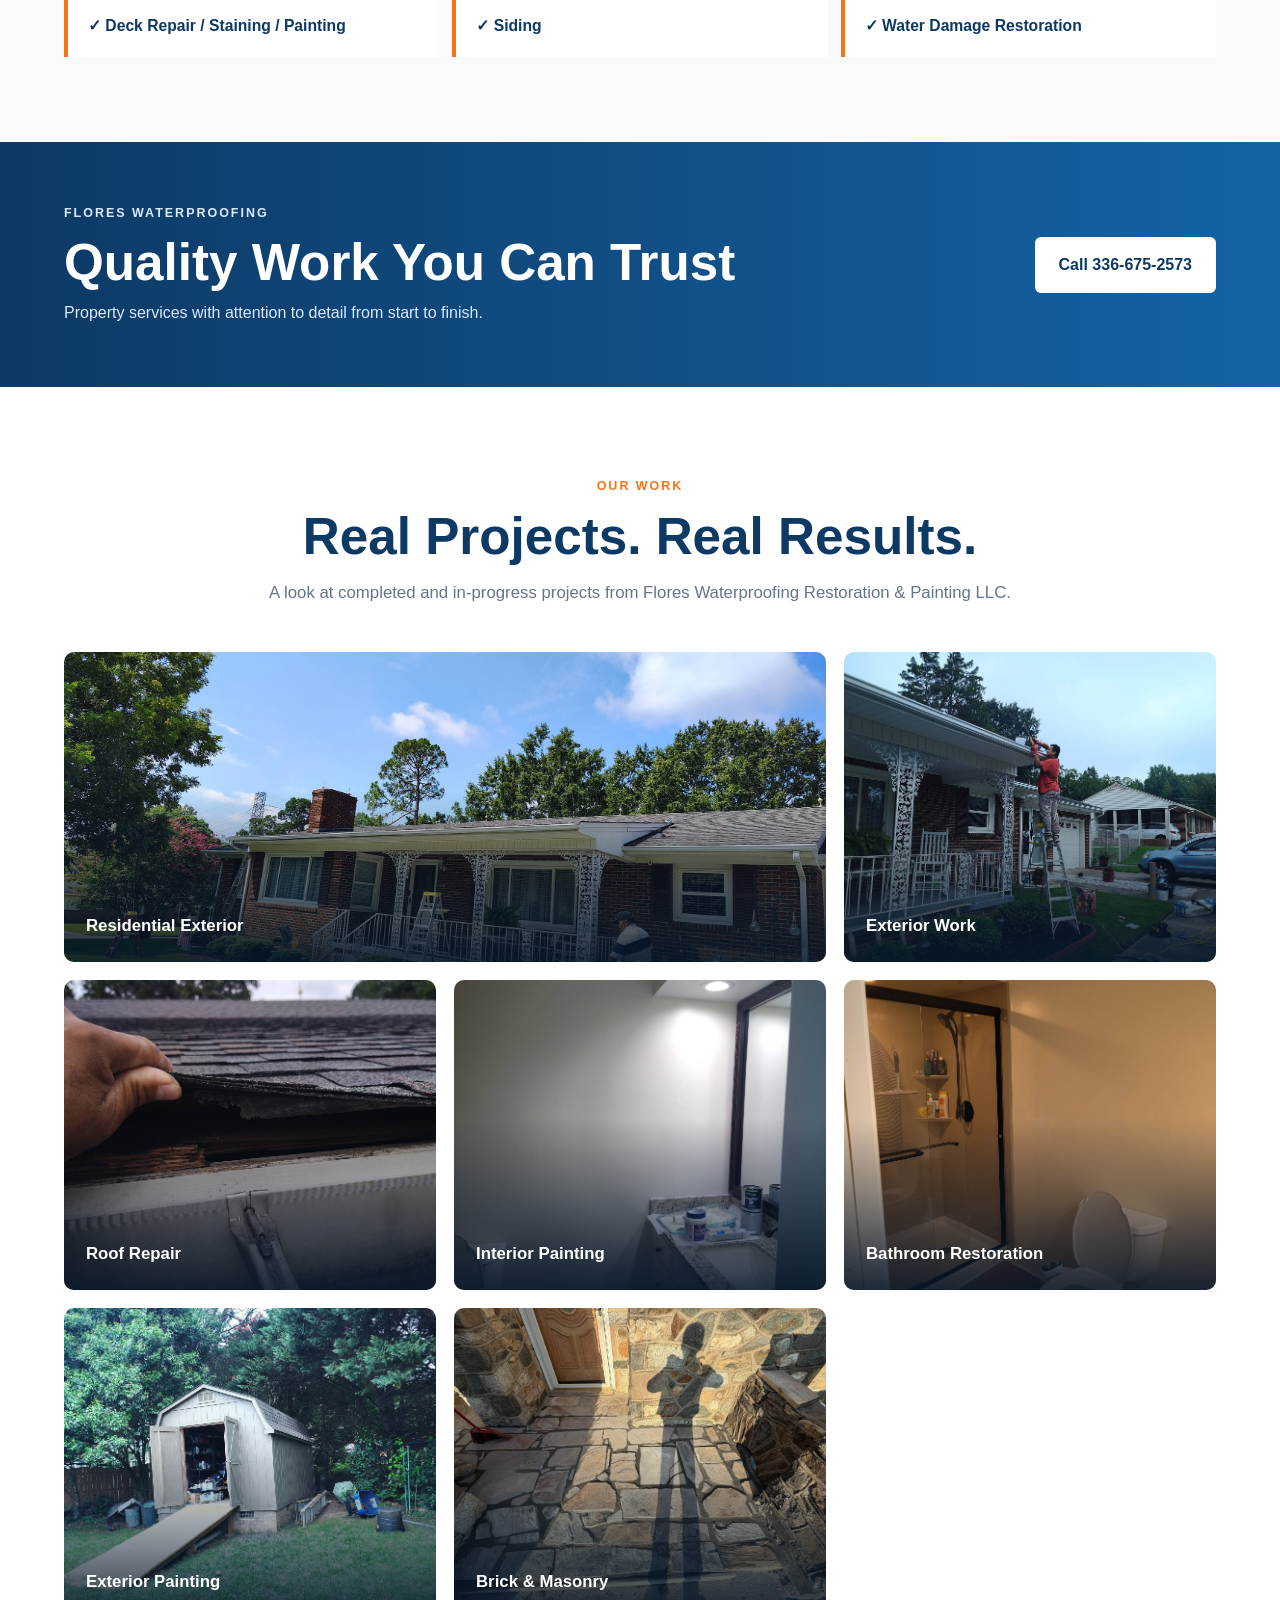
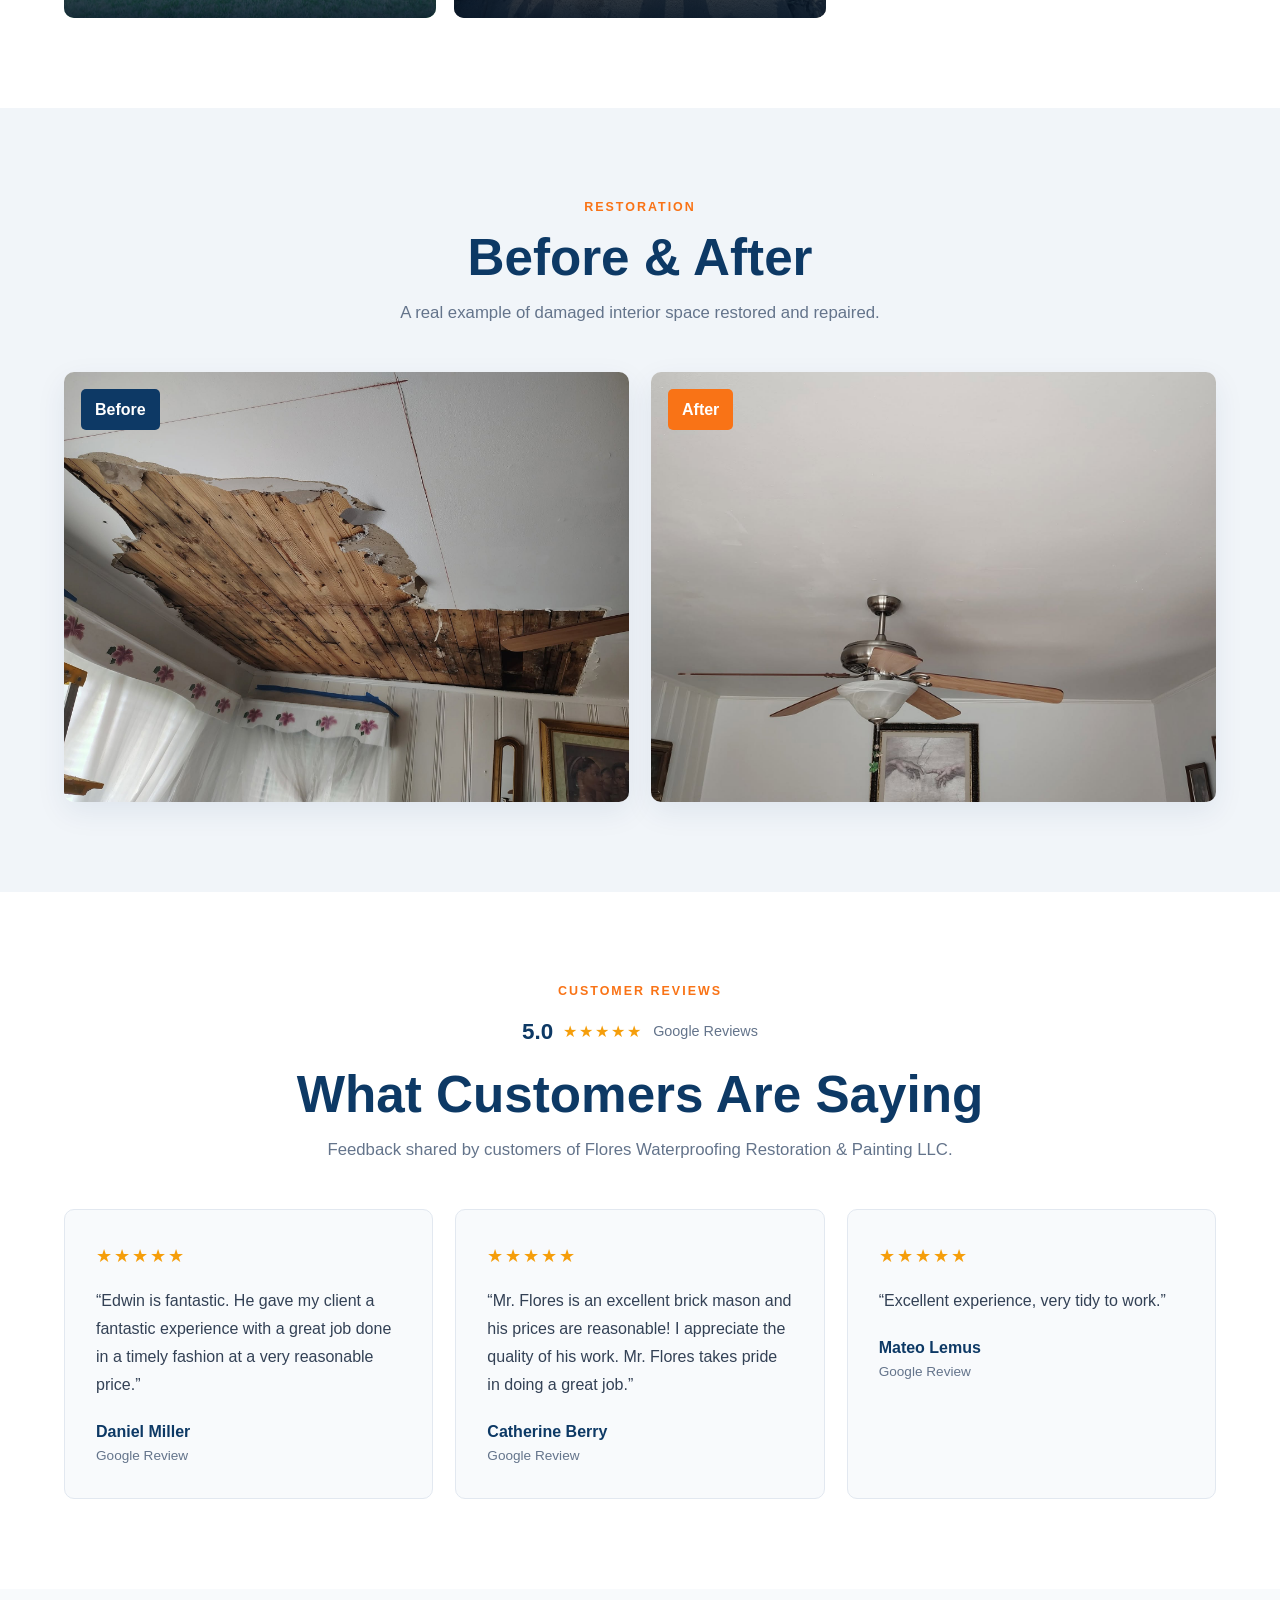
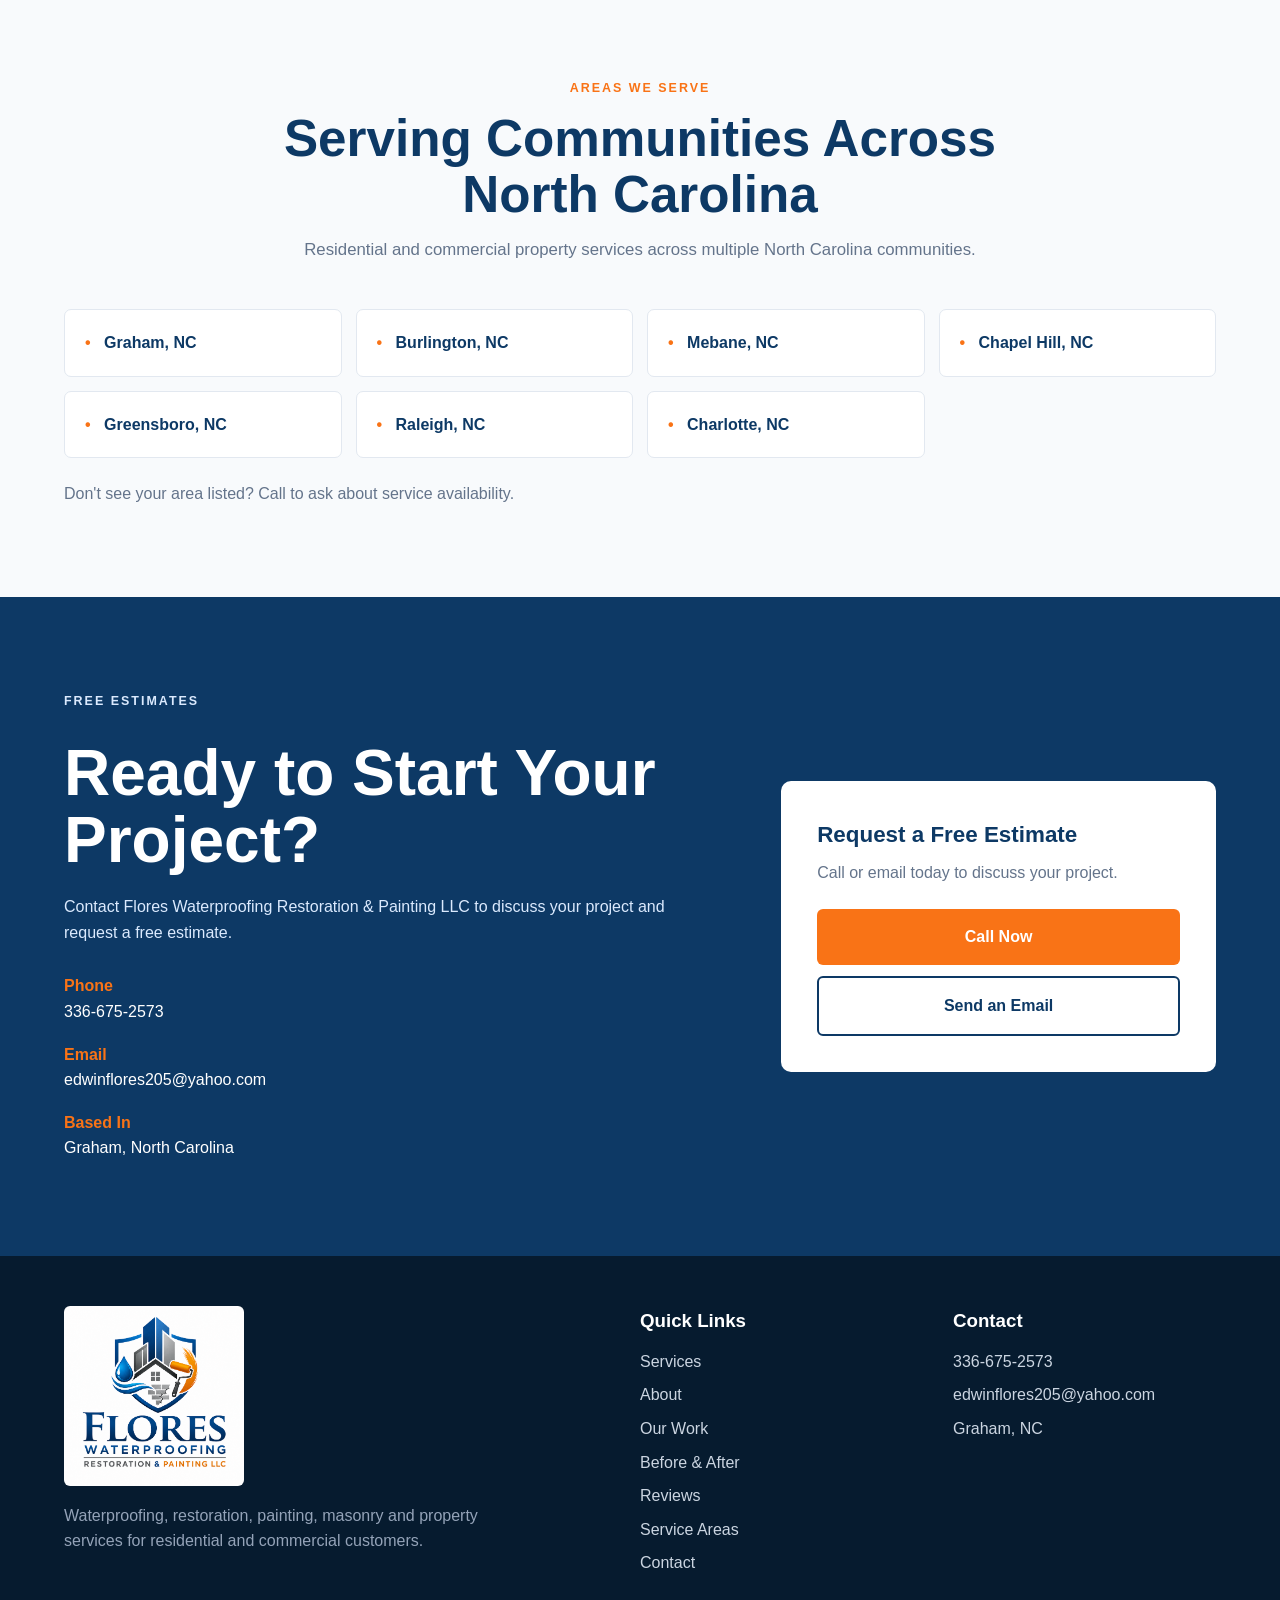
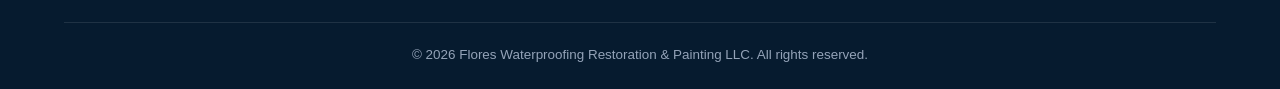
==== commit 4f5bb01d: "Update index.html" ====
--- a/index.html
+++ b/index.html
@@ -114,87 +114,160 @@
 
 
         <!-- SERVICES -->
-        <section class="services" id="services">
-            <div class="container">
-
-                <div class="section-heading">
-
-                    <p class="eyebrow">
-                        Our Services
-                    </p>
-
-                    <h2>
-                        Complete Property Solutions
-                    </h2>
-
-                    <p>
-                        Waterproofing, painting, restoration, masonry and
-                        property repair services for residential and commercial
-                        properties.
-                    </p>
-
-                </div>
-
-
-                <div class="services-grid">
-
-                    <article class="service-card">
-                        <h3>Waterproofing</h3>
-                        <p>
-                            Waterproofing solutions designed to help protect
-                            properties from moisture and water intrusion.
-                        </p>
-                    </article>
-
-
-                    <article class="service-card">
-                        <h3>Painting</h3>
-                        <p>
-                            Interior and exterior painting services for
-                            residential and commercial properties.
-                        </p>
-                    </article>
-
-
-                    <article class="service-card">
-                        <h3>Restoration</h3>
-                        <p>
-                            Property restoration and water damage repair for
-                            damaged or aging areas.
-                        </p>
-                    </article>
-
-
-                    <article class="service-card">
-                        <h3>Brick & Masonry</h3>
-                        <p>
-                            Brick, stone and masonry repair and installation
-                            for exterior property projects.
-                        </p>
-                    </article>
-
-
-                    <article class="service-card">
-                        <h3>Exterior Repairs</h3>
-                        <p>
-                            Roofing, flashing, siding, wood, concrete, deck
-                            and other exterior property repairs.
-                        </p>
-                    </article>
-
-
-                    <article class="service-card">
-                        <h3>Interior Repairs</h3>
-                        <p>
-                            Drywall and other interior repair and improvement
-                            services for residential and commercial properties.
-                        </p>
-                    </article>
-
-                </div>
-
-            </div>
-        </section>
+      <section class="services" id="services">
+    <div class="container">
+
+        <div class="section-heading">
+
+            <p class="eyebrow">Our Services</p>
+
+            <h2>Complete Property Solutions</h2>
+
+            <p>
+                Waterproofing, painting, restoration, masonry and
+                property repair services for residential and commercial
+                properties.
+            </p>
+
+        </div>
+
+
+        <div class="services-grid">
+
+            <!-- WATERPROOFING -->
+            <article class="service-card">
+
+                <div class="service-icon">
+                    <svg viewBox="0 0 24 24" aria-hidden="true">
+                        <path d="M12 2.5S5.5 9.4 5.5 14.5a6.5 6.5 0 0 0 13 0C18.5 9.4 12 2.5 12 2.5Z"/>
+                        <path d="M9 15.2c.4 1.5 1.5 2.3 3 2.5"/>
+                    </svg>
+                </div>
+
+                <h3>Waterproofing</h3>
+
+                <p>
+                    Waterproofing solutions designed to help protect
+                    properties from moisture and water intrusion.
+                </p>
+
+            </article>
+
+
+            <!-- PAINTING -->
+            <article class="service-card">
+
+                <div class="service-icon">
+                    <svg viewBox="0 0 24 24" aria-hidden="true">
+                        <rect x="3" y="4" width="14" height="6" rx="1"/>
+                        <path d="M17 7h2a2 2 0 0 1 2 2v2a2 2 0 0 1-2 2h-7"/>
+                        <path d="M12 13v8"/>
+                        <path d="M9.5 21h5"/>
+                    </svg>
+                </div>
+
+                <h3>Painting</h3>
+
+                <p>
+                    Interior and exterior painting services for
+                    residential and commercial properties.
+                </p>
+
+            </article>
+
+
+            <!-- RESTORATION -->
+            <article class="service-card">
+
+                <div class="service-icon">
+                    <svg viewBox="0 0 24 24" aria-hidden="true">
+                        <path d="M14.5 6.5a4 4 0 0 0-5-5l2.2 2.2-2.8 2.8-2.2-2.2a4 4 0 0 0 5 5L20 17.6a2 2 0 0 1-2.8 2.8l-8.3-8.3"/>
+                        <path d="M4 20l5.5-5.5"/>
+                    </svg>
+                </div>
+
+                <h3>Restoration</h3>
+
+                <p>
+                    Property restoration and water damage repair for
+                    damaged or aging areas.
+                </p>
+
+            </article>
+
+
+            <!-- BRICK & MASONRY -->
+            <article class="service-card">
+
+                <div class="service-icon">
+                    <svg viewBox="0 0 24 24" aria-hidden="true">
+                        <path d="M3 5h8v5H3z"/>
+                        <path d="M13 5h8v5h-8z"/>
+                        <path d="M3 12h5v5H3z"/>
+                        <path d="M10 12h8v5h-8z"/>
+                        <path d="M20 12h1v5h-1z"/>
+                        <path d="M3 19h8v2H3z"/>
+                        <path d="M13 19h8v2h-8z"/>
+                    </svg>
+                </div>
+
+                <h3>Brick & Masonry</h3>
+
+                <p>
+                    Brick, stone and masonry repair and installation
+                    for exterior property projects.
+                </p>
+
+            </article>
+
+
+            <!-- EXTERIOR REPAIRS -->
+            <article class="service-card">
+
+                <div class="service-icon">
+                    <svg viewBox="0 0 24 24" aria-hidden="true">
+                        <path d="M3 11.5 12 4l9 7.5"/>
+                        <path d="M5.5 10.5V21h13V10.5"/>
+                        <path d="M9 21v-6h6v6"/>
+                    </svg>
+                </div>
+
+                <h3>Exterior Repairs</h3>
+
+                <p>
+                    Roofing, flashing, siding, wood, concrete, deck
+                    and other exterior property repairs.
+                </p>
+
+            </article>
+
+
+            <!-- INTERIOR REPAIRS -->
+            <article class="service-card">
+
+                <div class="service-icon">
+                    <svg viewBox="0 0 24 24" aria-hidden="true">
+                        <path d="m14 5 5 5"/>
+                        <path d="M12.5 6.5 17.5 11.5"/>
+                        <path d="M4 20 15.5 8.5"/>
+                        <path d="m3 21 4.5-1.2L4.2 16.5 3 21Z"/>
+                        <path d="M13 4l2-2 7 7-2 2"/>
+                    </svg>
+                </div>
+
+                <h3>Interior Repairs</h3>
+
+                <p>
+                    Drywall and other interior repair and improvement
+                    services for residential and commercial properties.
+                </p>
+
+            </article>
+
+        </div>
+
+    </div>
+</section>
 
 
         <!-- ABOUT / QUALITY -->
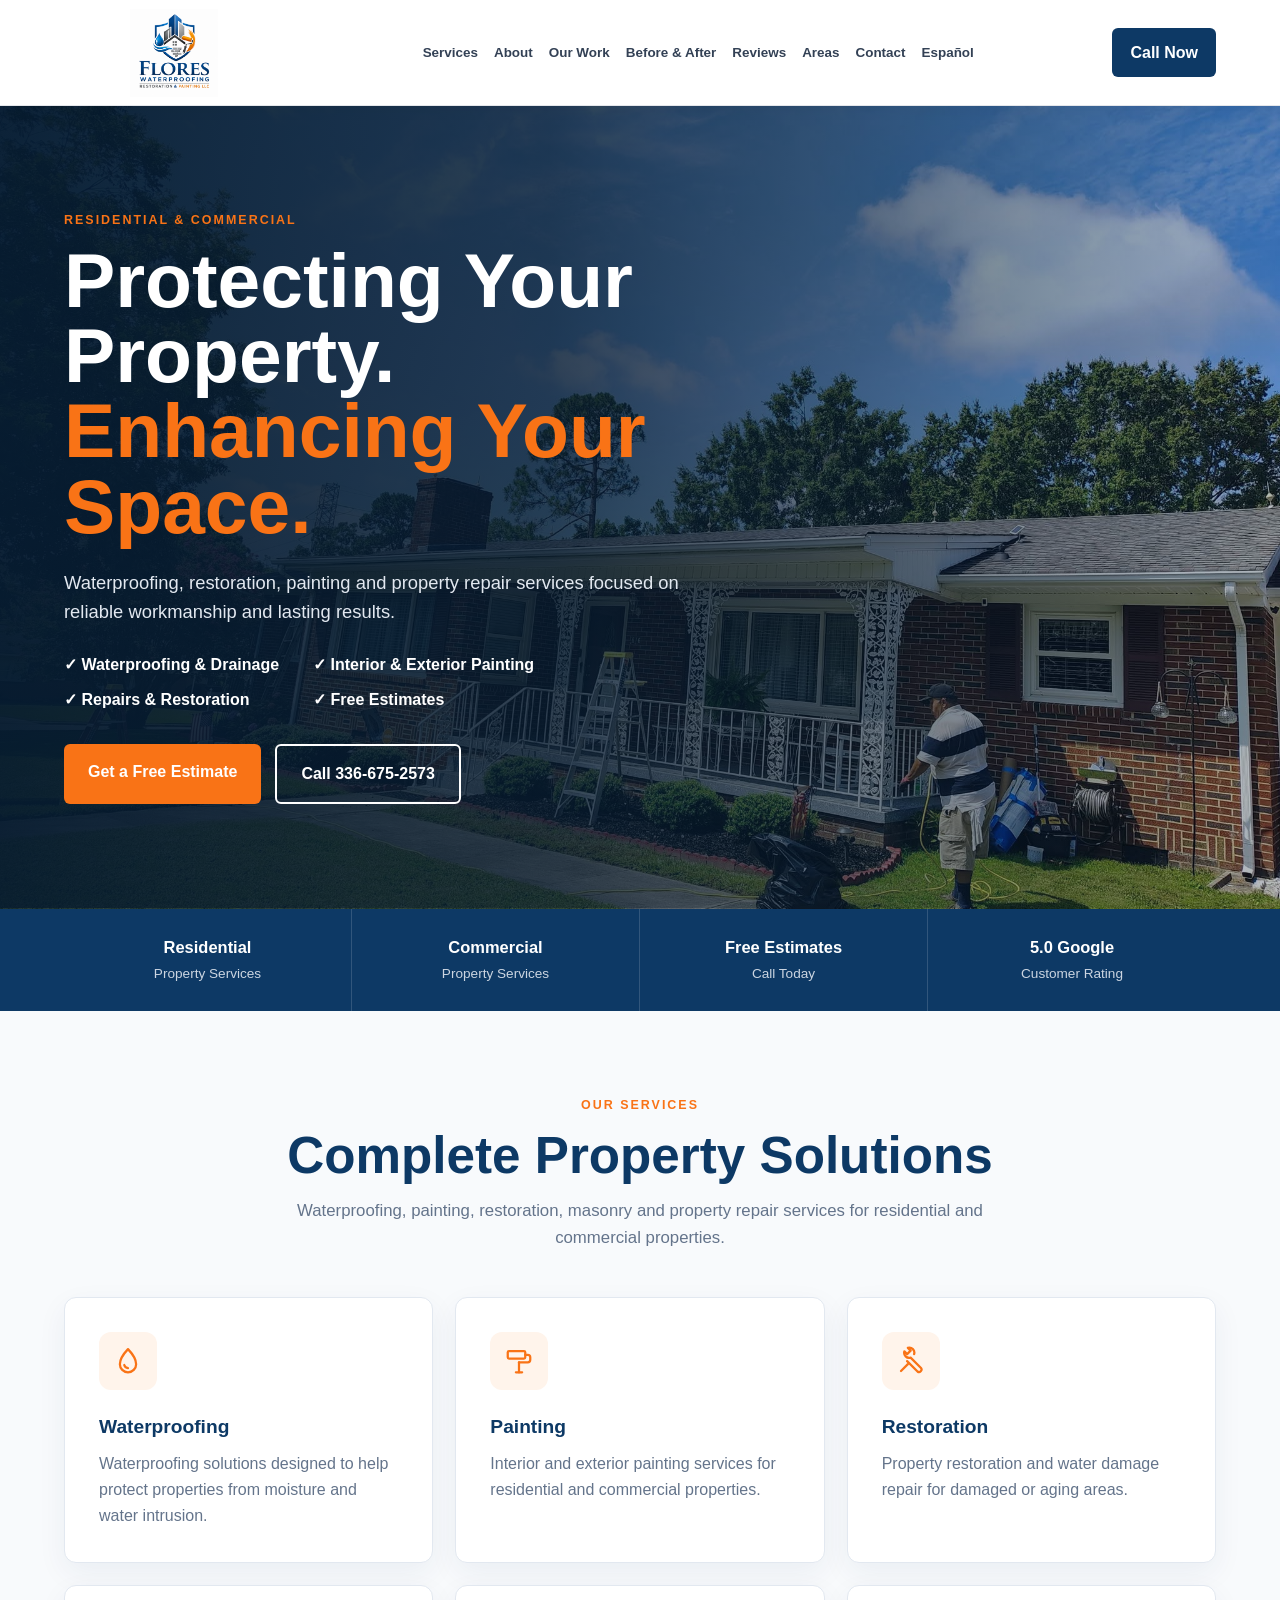
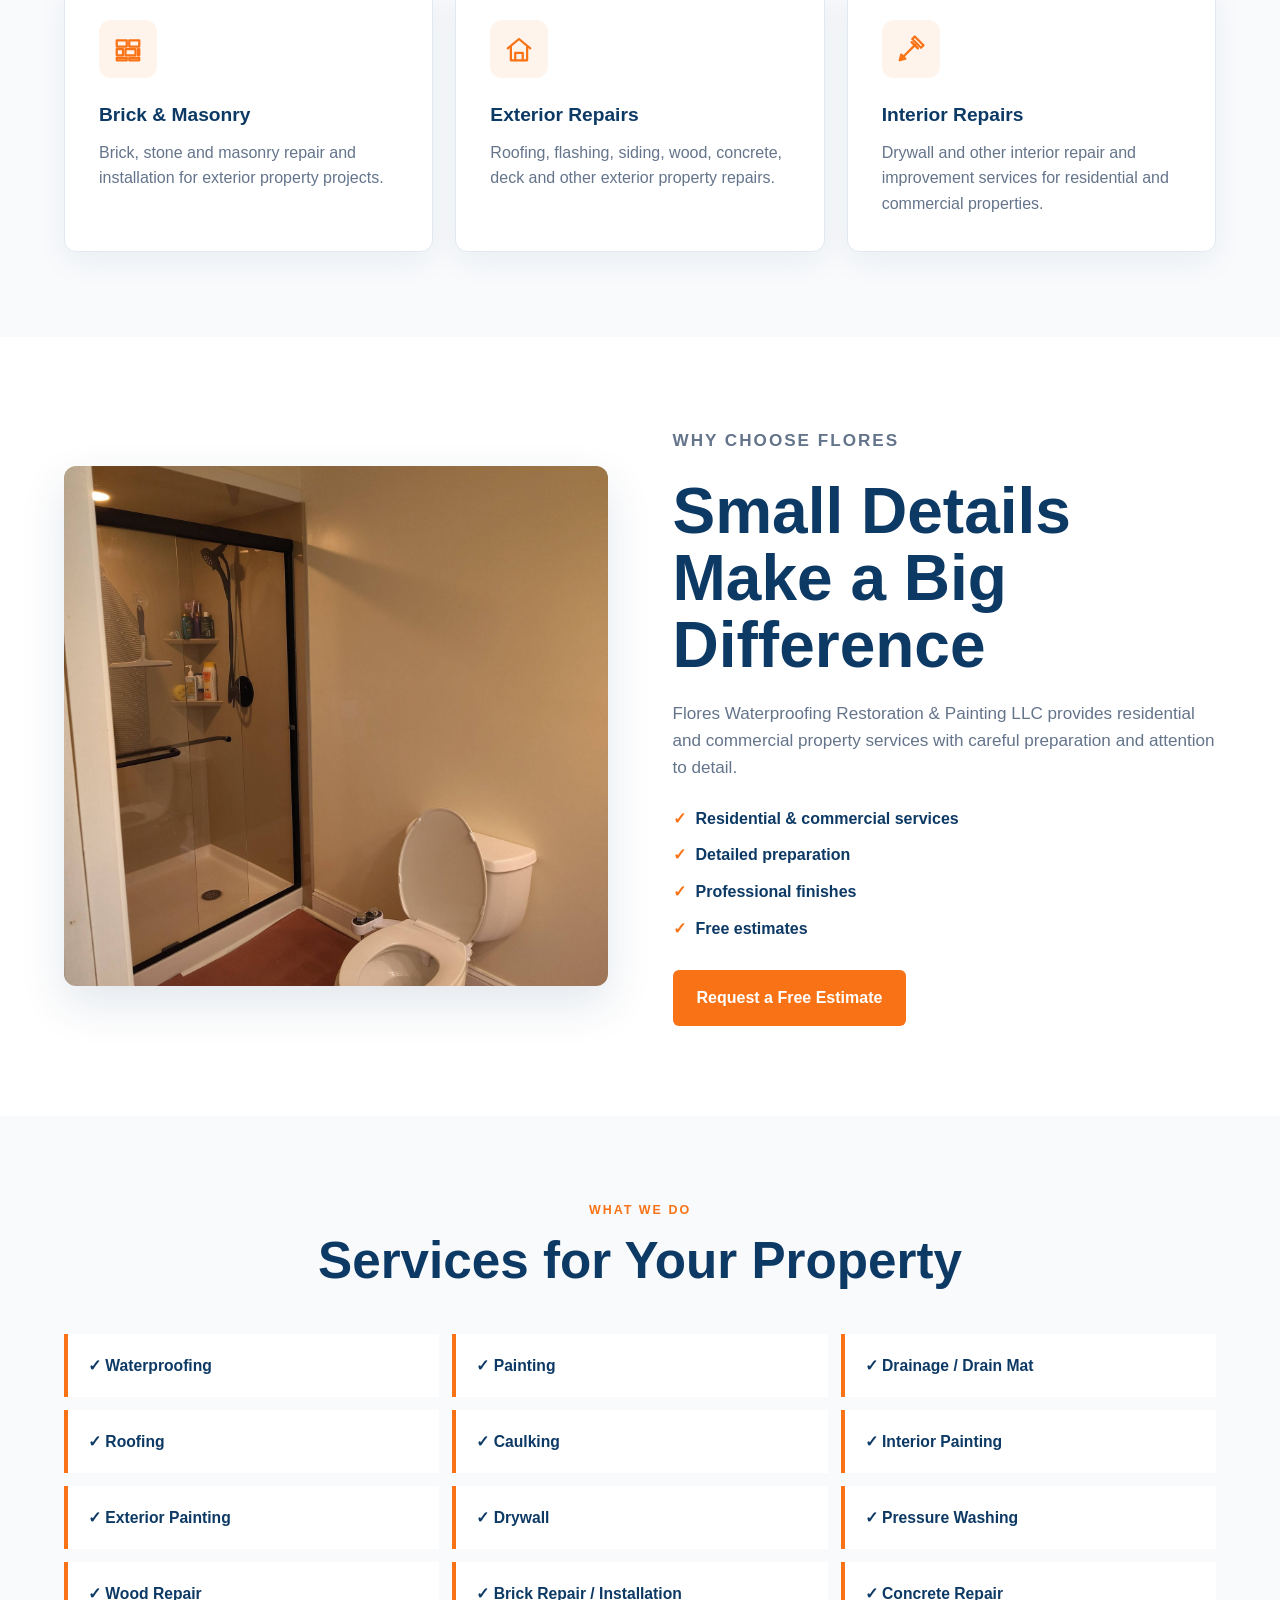
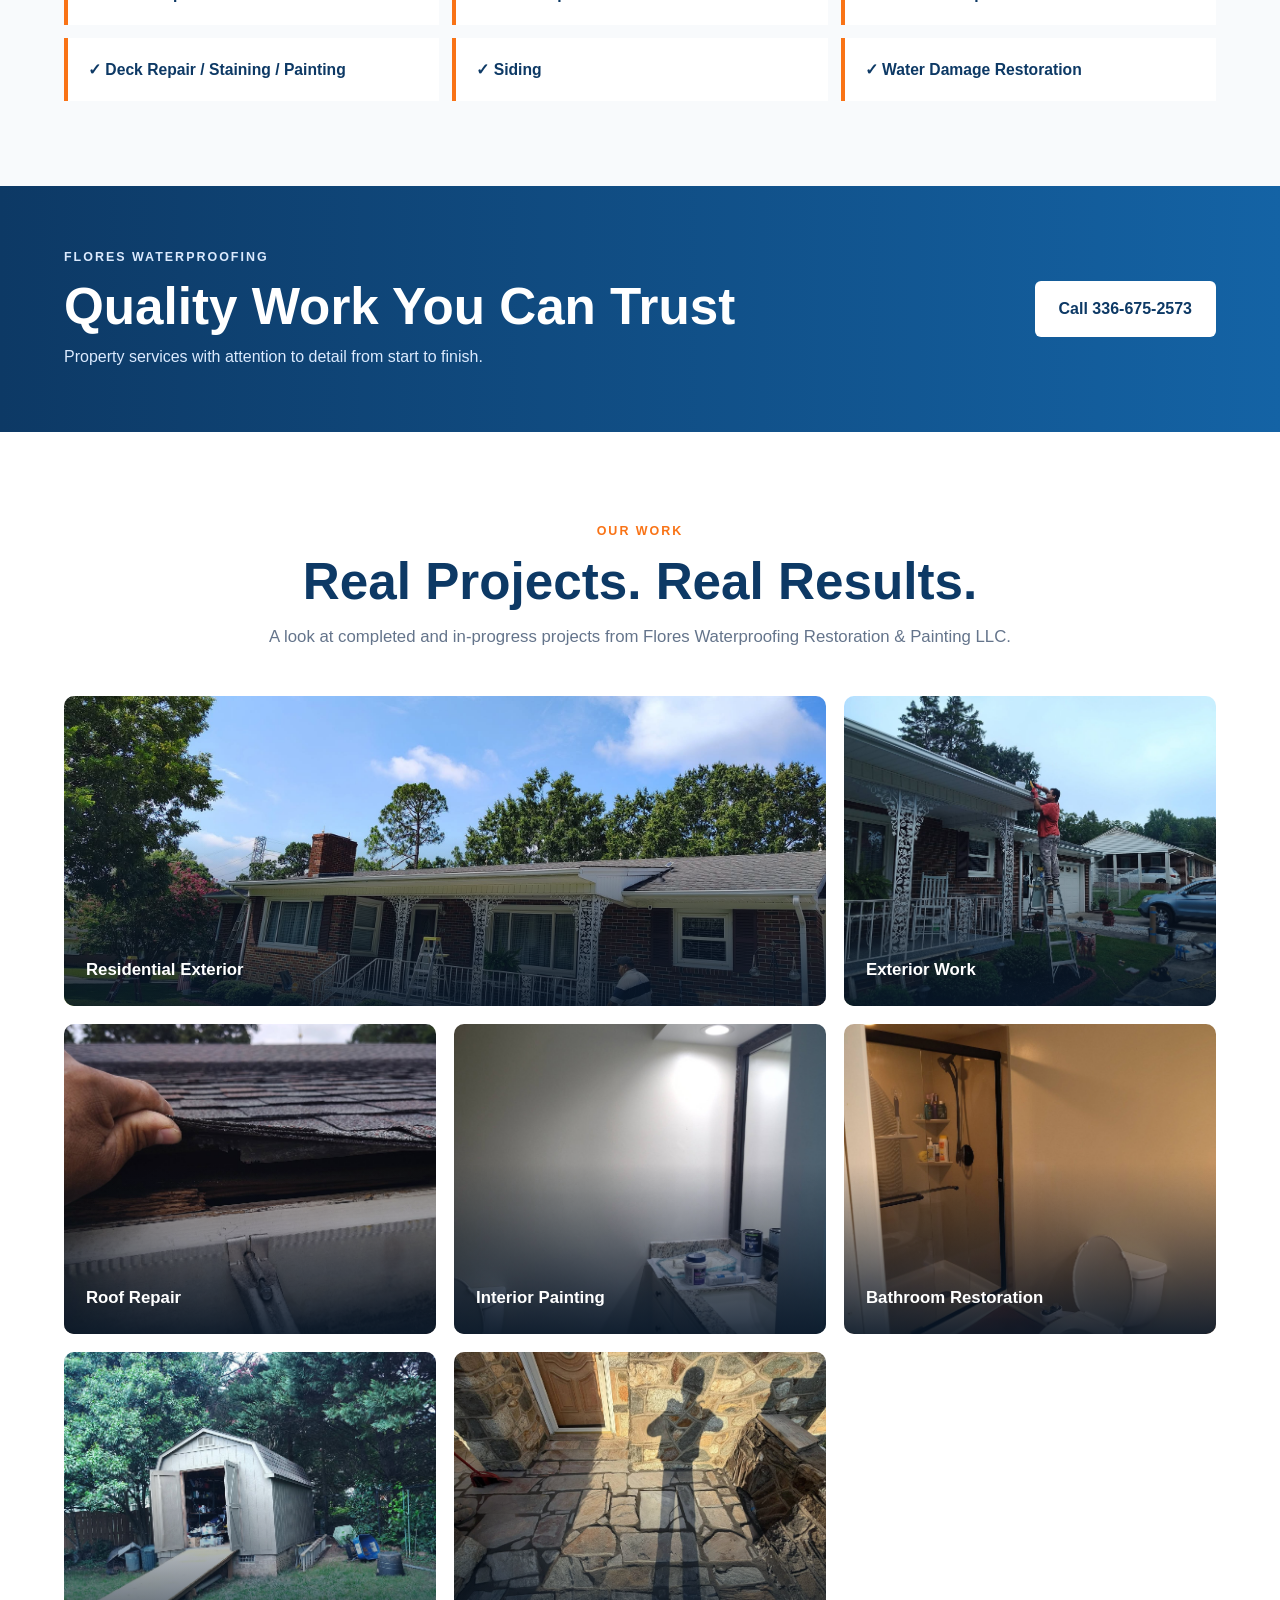
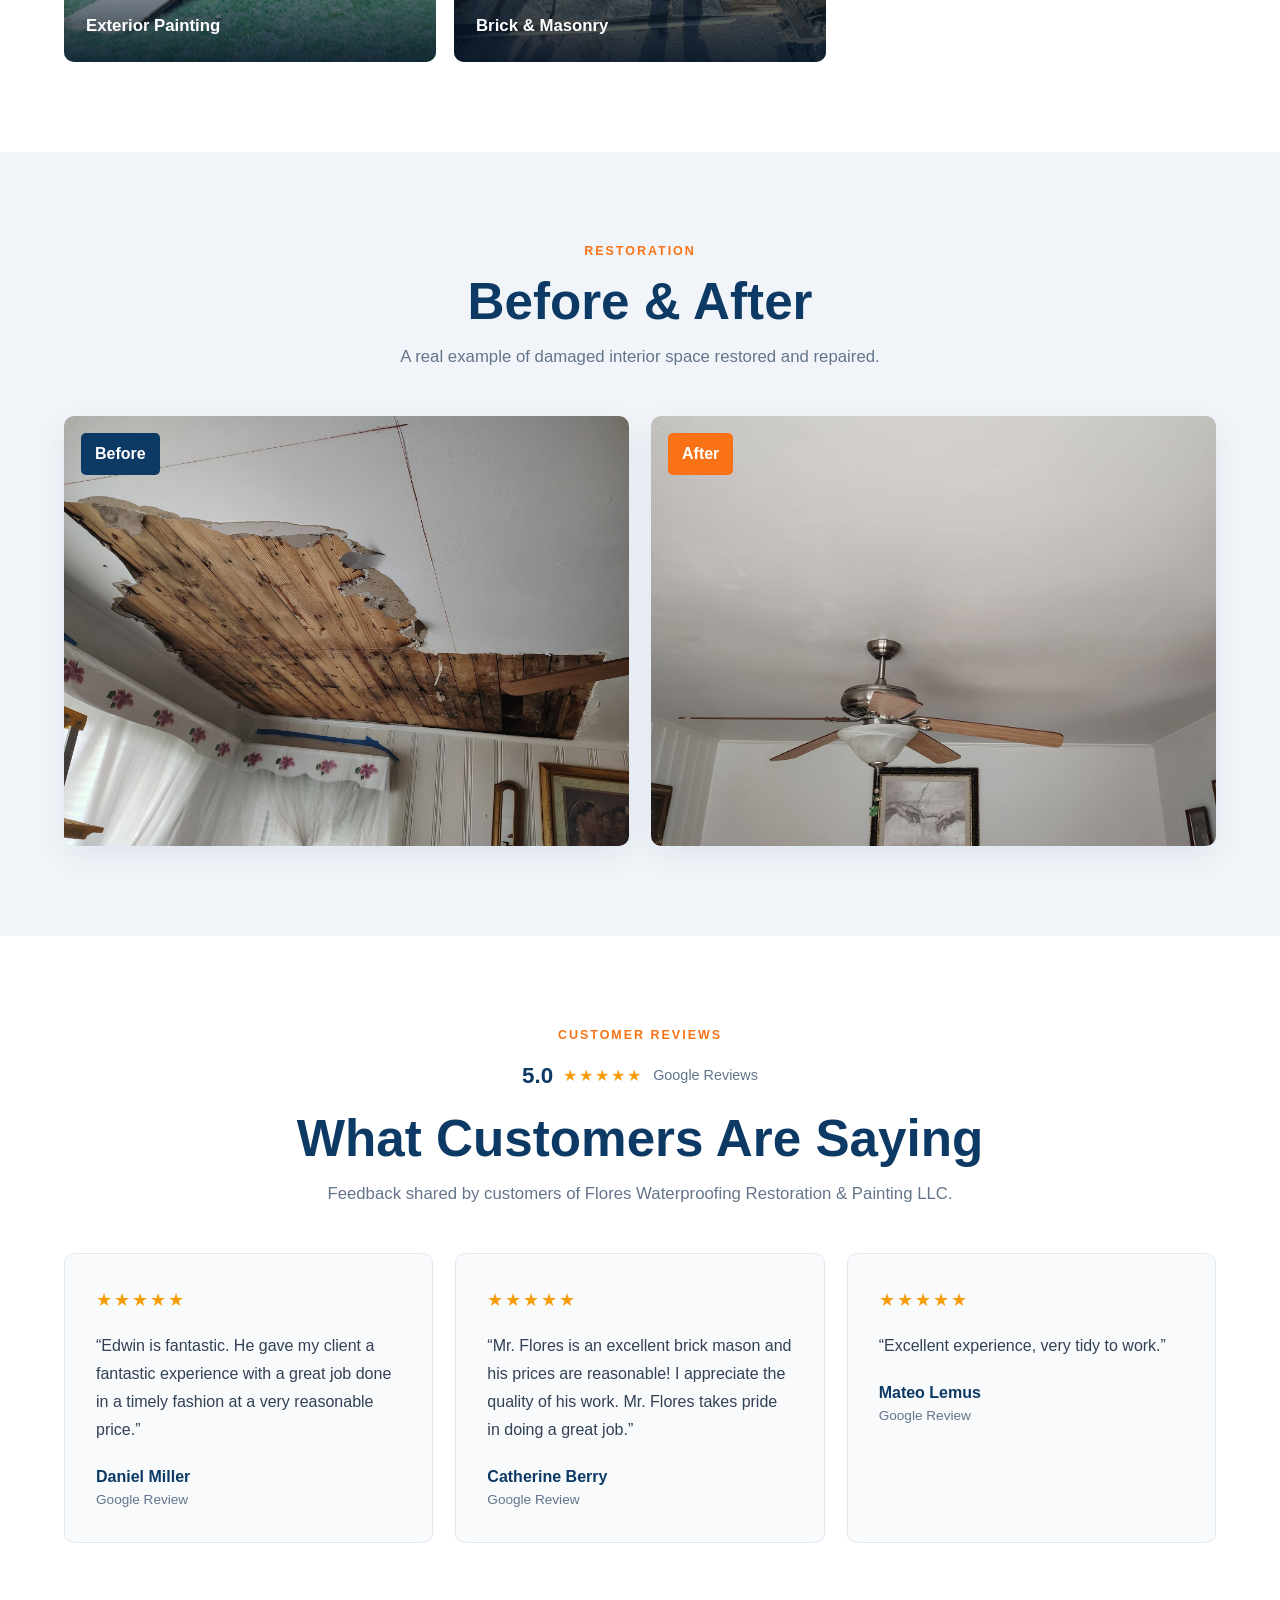
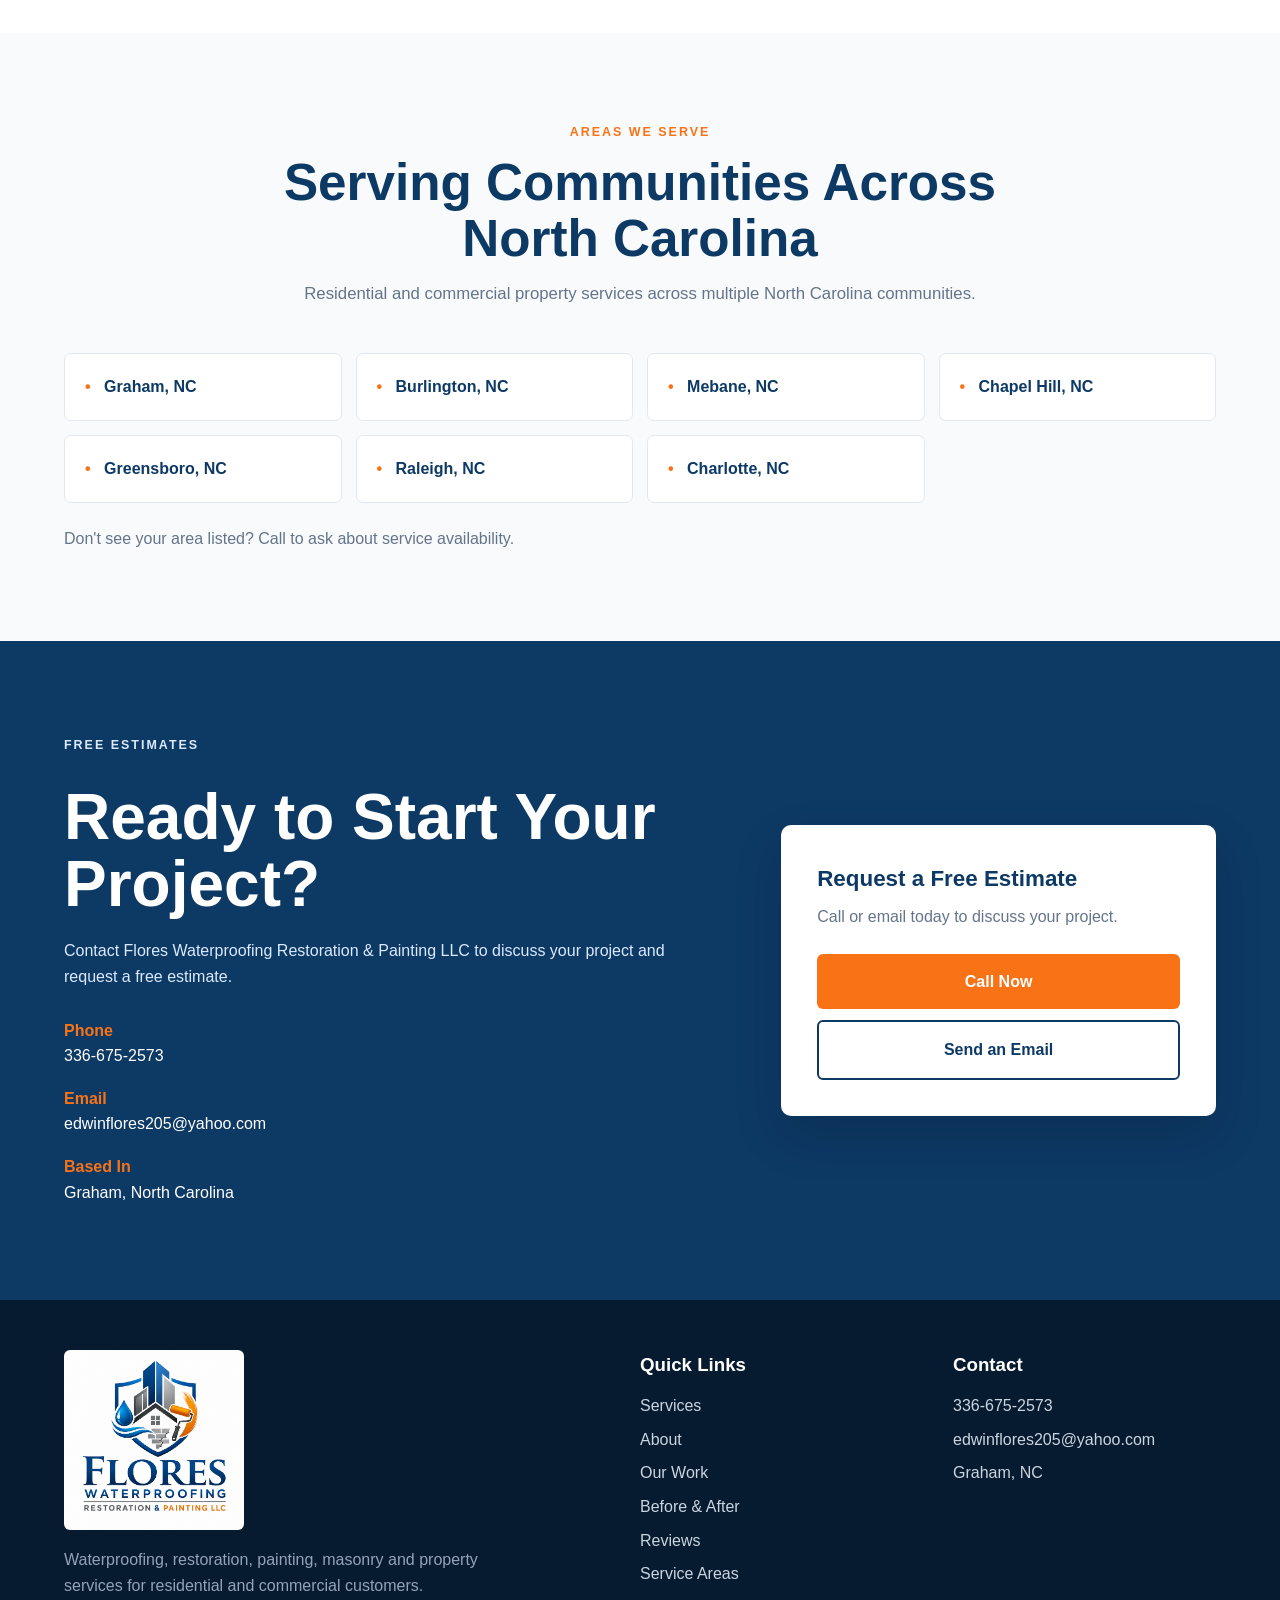
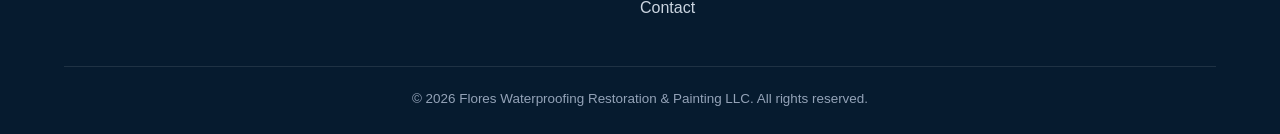
==== commit 83a9ab96: "Enhance navigation with Spanish language link Added a language link for Spanish to the navigation me" ====
--- a/index.html
+++ b/index.html
@@ -24,15 +24,19 @@
                     alt="Flores Waterproofing Restoration & Painting LLC">
             </a>
 
-            <nav class="main-nav">
-                <a href="#services">Services</a>
-                <a href="#about">About</a>
-                <a href="#work">Our Work</a>
-                <a href="#before-after">Before & After</a>
-                <a href="#reviews">Reviews</a>
-                <a href="#service-areas">Areas</a>
-                <a href="#contact">Contact</a>
-            </nav>
+           <nav class="main-nav">
+    <a href="#services">Services</a>
+    <a href="#about">About</a>
+    <a href="#work">Our Work</a>
+    <a href="#before-after">Before & After</a>
+    <a href="#reviews">Reviews</a>
+    <a href="#service-areas">Areas</a>
+    <a href="#contact">Contact</a>
+
+    <a href="es.html" class="language-link">
+        Español
+    </a>
+</nav>
 
             <a href="tel:3366752573" class="header-call">
                 Call Now
--- a/style.css
+++ b/style.css
@@ -81,6 +81,11 @@
     color: #0d3965;
 }
 
+.outline-dark-button:hover {
+    background: #0d3965;
+    color: #ffffff;
+}
+
 .full-button {
     width: 100%;
     text-align: center;
@@ -130,6 +135,7 @@
     font-weight: 700;
     text-decoration: none;
     white-space: nowrap;
+    transition: color 0.2s ease;
 }
 
 .main-nav a:hover {
@@ -144,6 +150,12 @@
     text-decoration: none;
     font-weight: 800;
     white-space: nowrap;
+    transition: 0.2s ease;
+}
+
+.header-call:hover {
+    background: #f97316;
+    transform: translateY(-2px);
 }
 
 
@@ -234,6 +246,7 @@
 
 .trust-grid strong {
     display: block;
+    font-size: 1.03rem;
 }
 
 .trust-grid span {
@@ -290,28 +303,48 @@
 
 .service-card {
     background: #ffffff;
-    padding: 32px;
+    padding: 34px;
     border: 1px solid #e2e8f0;
-    border-radius: 10px;
+    border-radius: 12px;
     box-shadow: 0 10px 30px rgba(13, 57, 101, 0.06);
+    transition:
+        transform 0.25s ease,
+        box-shadow 0.25s ease,
+        border-color 0.25s ease;
+}
+
+.service-card:hover {
+    transform: translateY(-5px);
+    border-color: #fed7aa;
+    box-shadow: 0 18px 38px rgba(13, 57, 101, 0.11);
 }
 
 .service-icon {
-    width: 43px;
-    height: 43px;
+    width: 58px;
+    height: 58px;
     display: flex;
     align-items: center;
     justify-content: center;
-    margin-bottom: 20px;
-    border-radius: 50%;
-    background: #eff6ff;
+    margin-bottom: 22px;
+    border-radius: 12px;
+    background: #fff4eb;
     color: #f97316;
-    font-weight: 900;
+}
+
+.service-icon svg {
+    width: 30px;
+    height: 30px;
+    fill: none;
+    stroke: currentColor;
+    stroke-width: 1.8;
+    stroke-linecap: round;
+    stroke-linejoin: round;
 }
 
 .service-card h3 {
     color: #0d3965;
     margin-bottom: 9px;
+    font-size: 1.2rem;
 }
 
 .service-card p {
@@ -590,6 +623,12 @@
     border: 1px solid #e2e8f0;
     border-radius: 10px;
     padding: 31px;
+    transition: transform 0.25s ease, box-shadow 0.25s ease;
+}
+
+.review-card:hover {
+    transform: translateY(-4px);
+    box-shadow: 0 14px 32px rgba(13, 57, 101, 0.09);
 }
 
 .stars {
@@ -603,6 +642,7 @@
     color: #334155;
     line-height: 1.75;
     margin-bottom: 20px;
+    font-size: 1rem;
 }
 
 .review-name {
@@ -701,6 +741,7 @@
     color: #1f2937;
     padding: 36px;
     border-radius: 10px;
+    box-shadow: 0 20px 50px rgba(0, 0, 0, 0.14);
 }
 
 .contact-card-title {
@@ -804,6 +845,12 @@
         grid-template-columns: repeat(2, 1fr);
     }
 
+    /*
+       IMPORTANT:
+       The quality section deliberately stays two-column here.
+       This preserves the desktop/tablet layout we already fixed.
+    */
+
     .service-list-grid {
         grid-template-columns: repeat(2, 1fr);
     }
@@ -853,6 +900,10 @@
         width: min(94%, 1160px);
     }
 
+    .header-container {
+        min-height: auto;
+    }
+
     .logo img {
         width: 175px;
     }
@@ -895,8 +946,30 @@
         grid-template-columns: 1fr;
     }
 
+    .trust-grid > div {
+        border-right: none;
+        border-bottom: 1px solid rgba(255, 255, 255, 0.15);
+    }
+
+    .trust-grid > div:last-child {
+        border-bottom: none;
+    }
+
     .services-grid {
         grid-template-columns: 1fr;
+    }
+
+    .service-card {
+        padding: 28px;
+    }
+
+    /*
+       The quality section stacks only on actual phone-size screens.
+    */
+
+    .quality-container {
+        grid-template-columns: 1fr;
+        gap: 38px;
     }
 
     .quality-image {
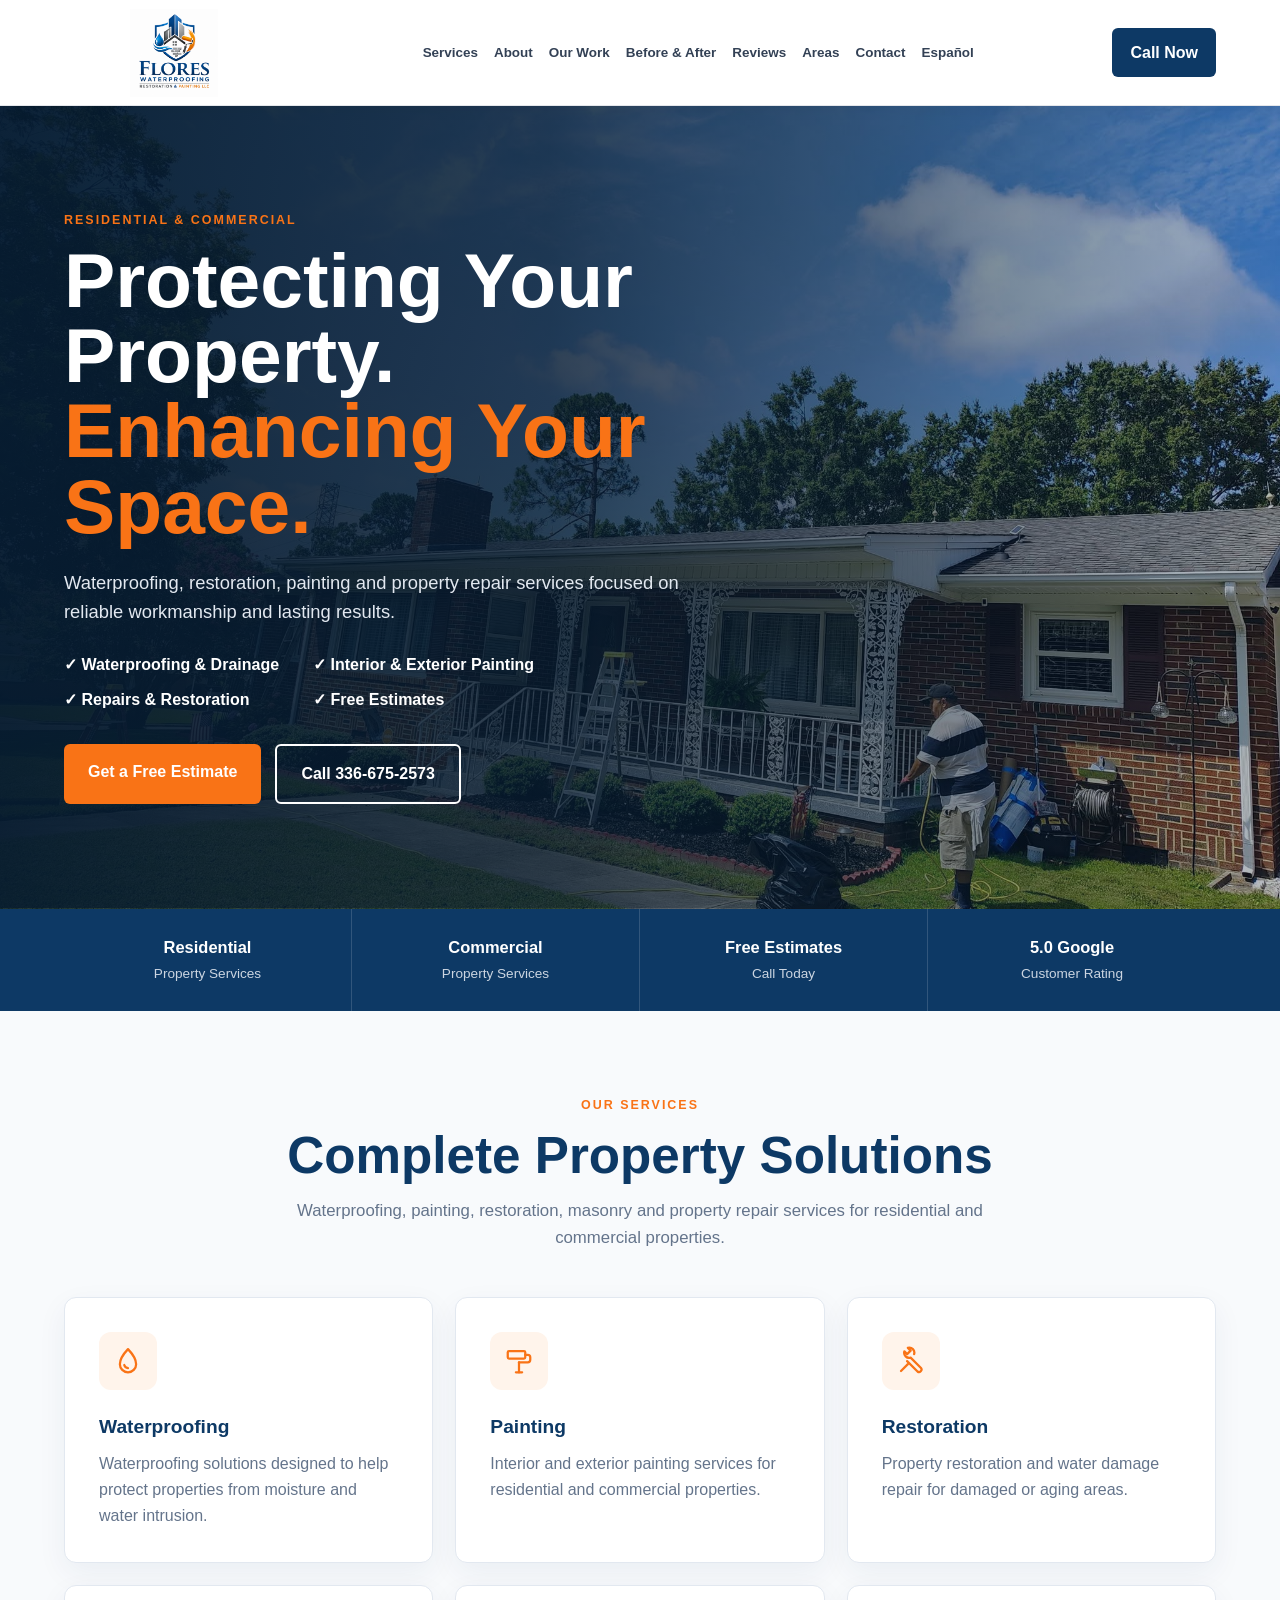
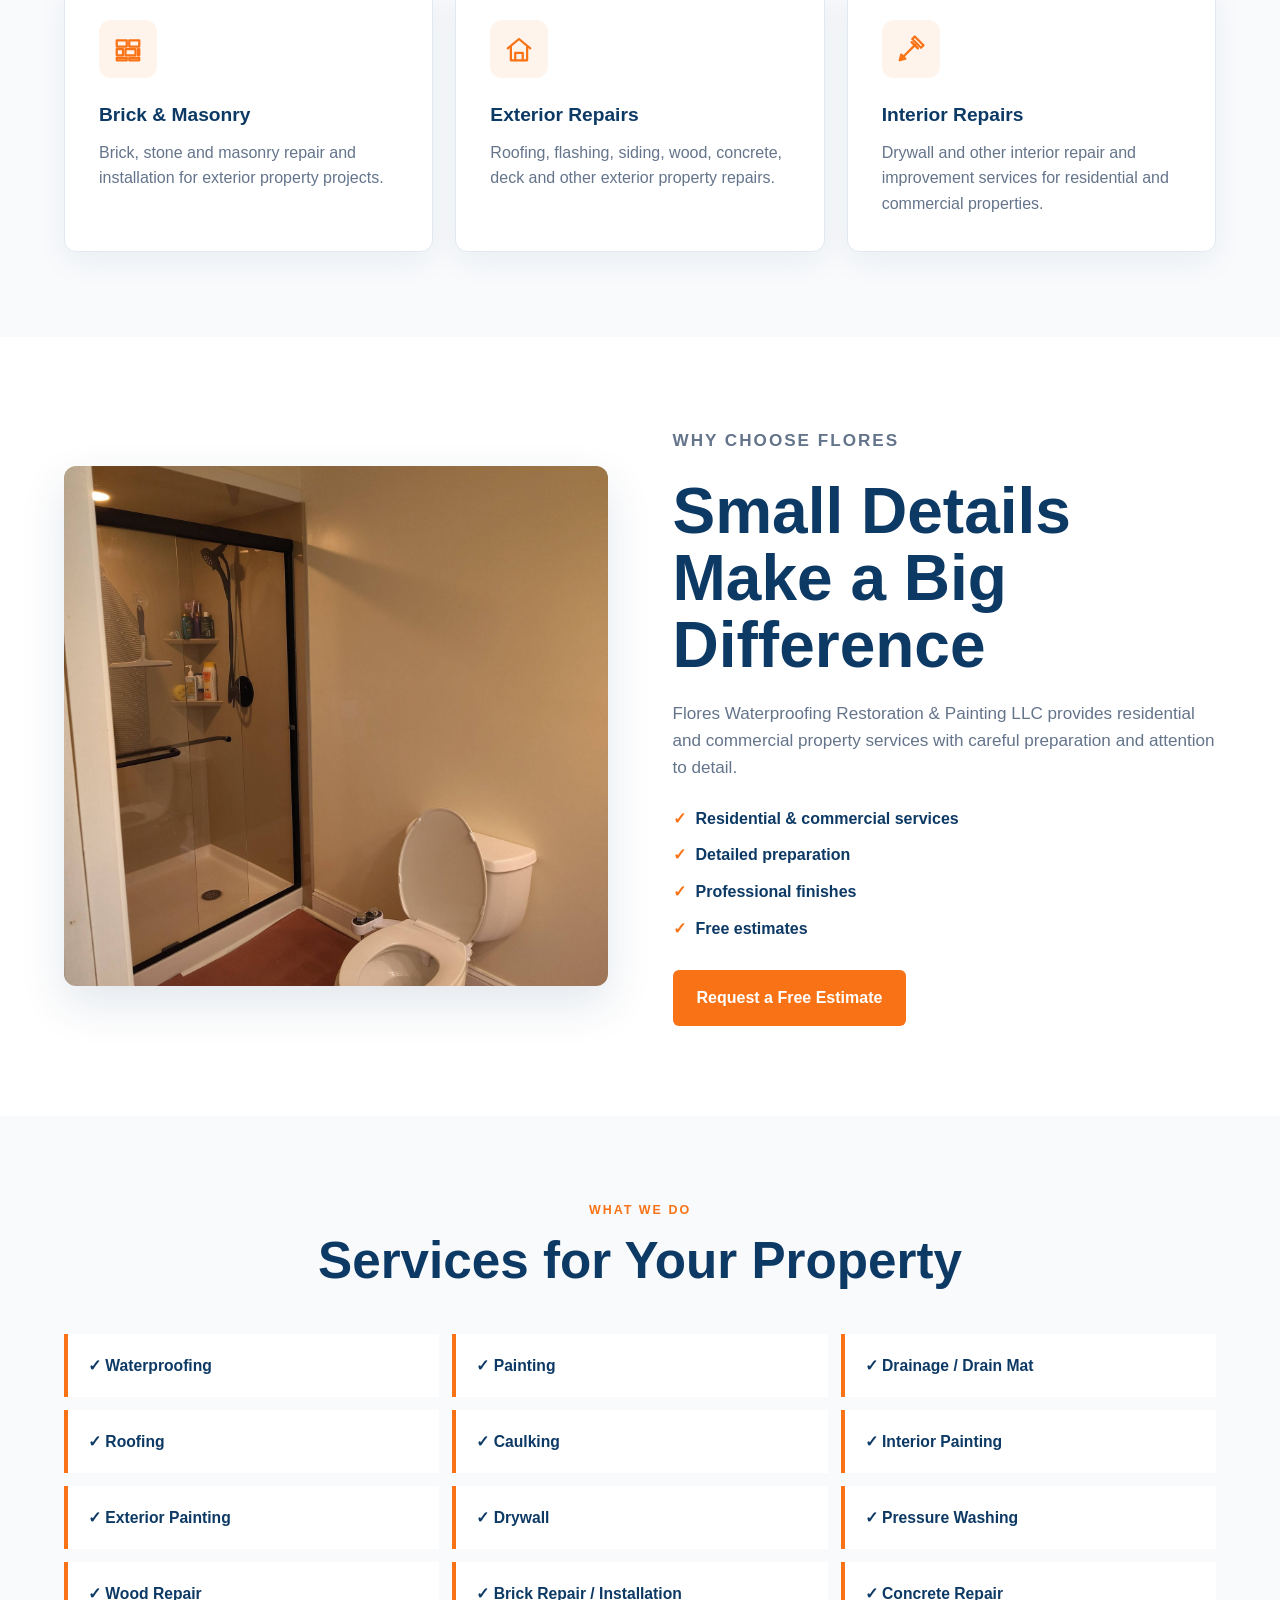
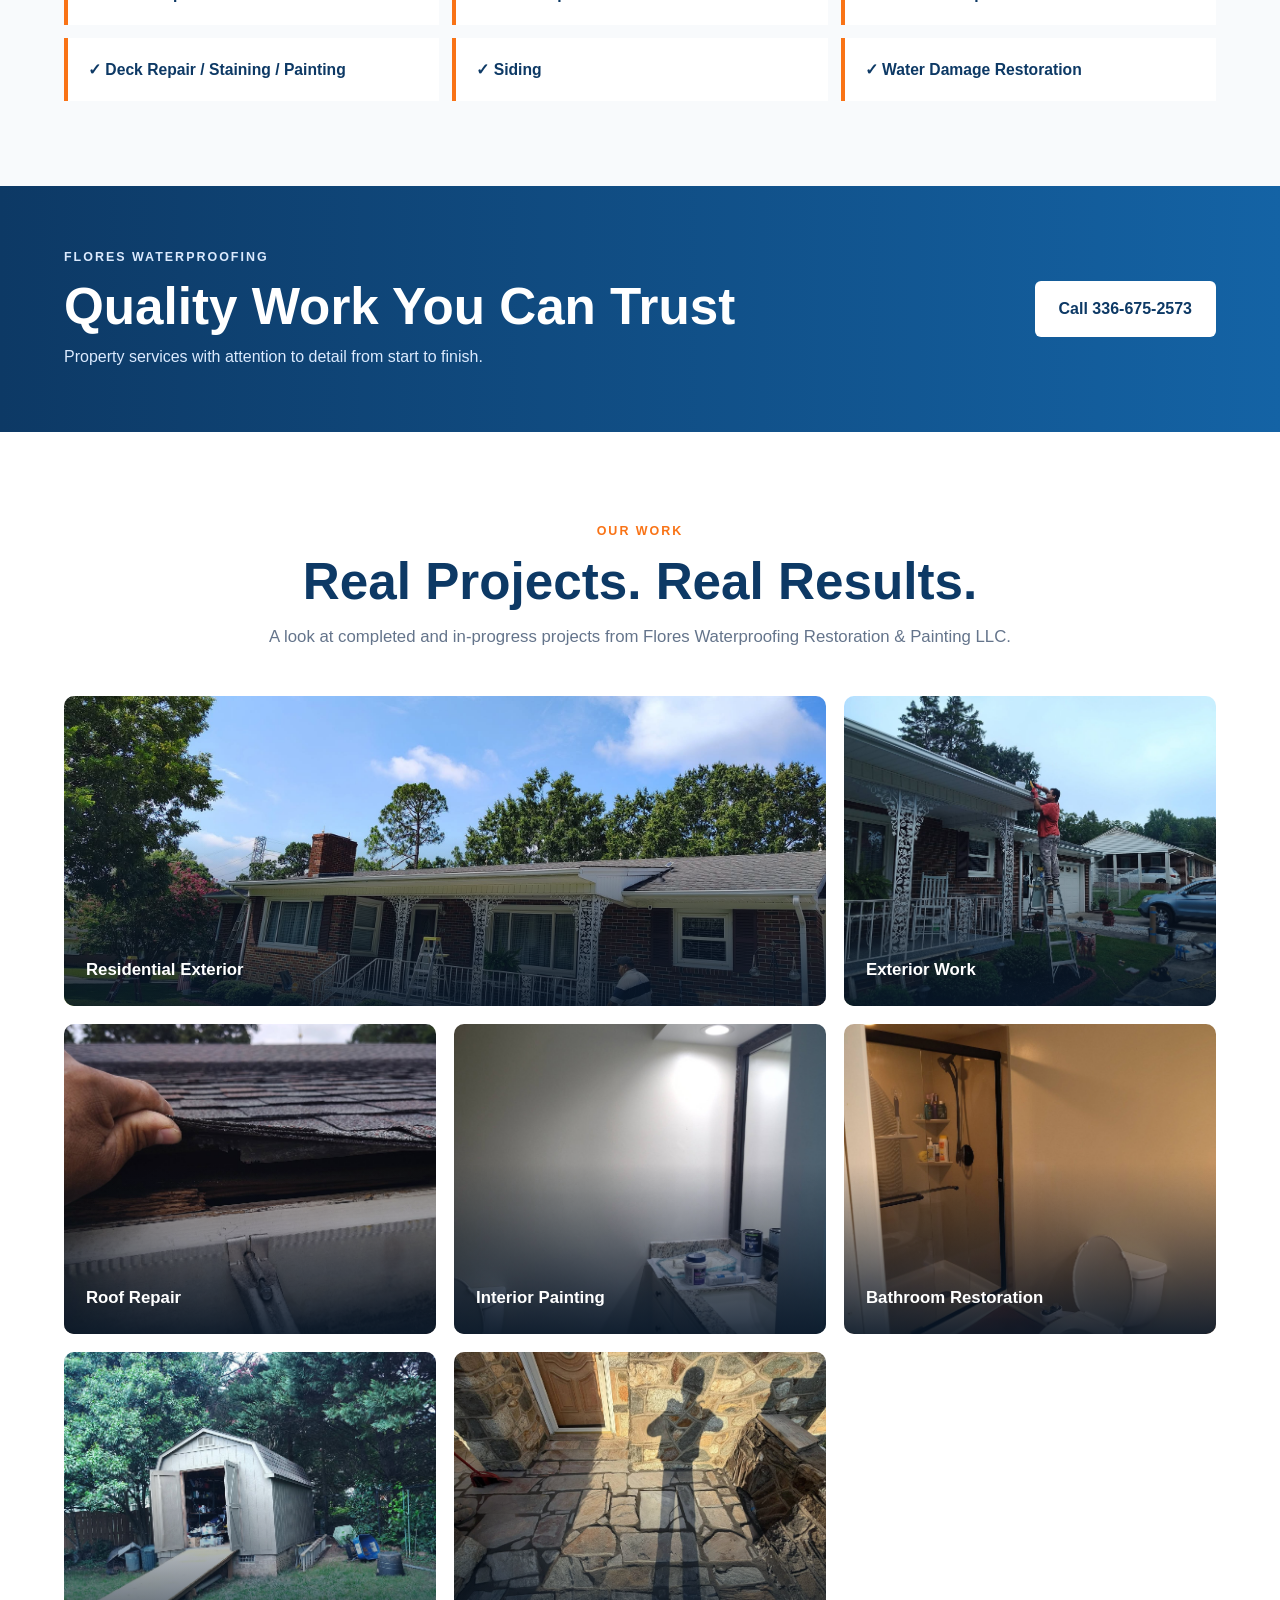
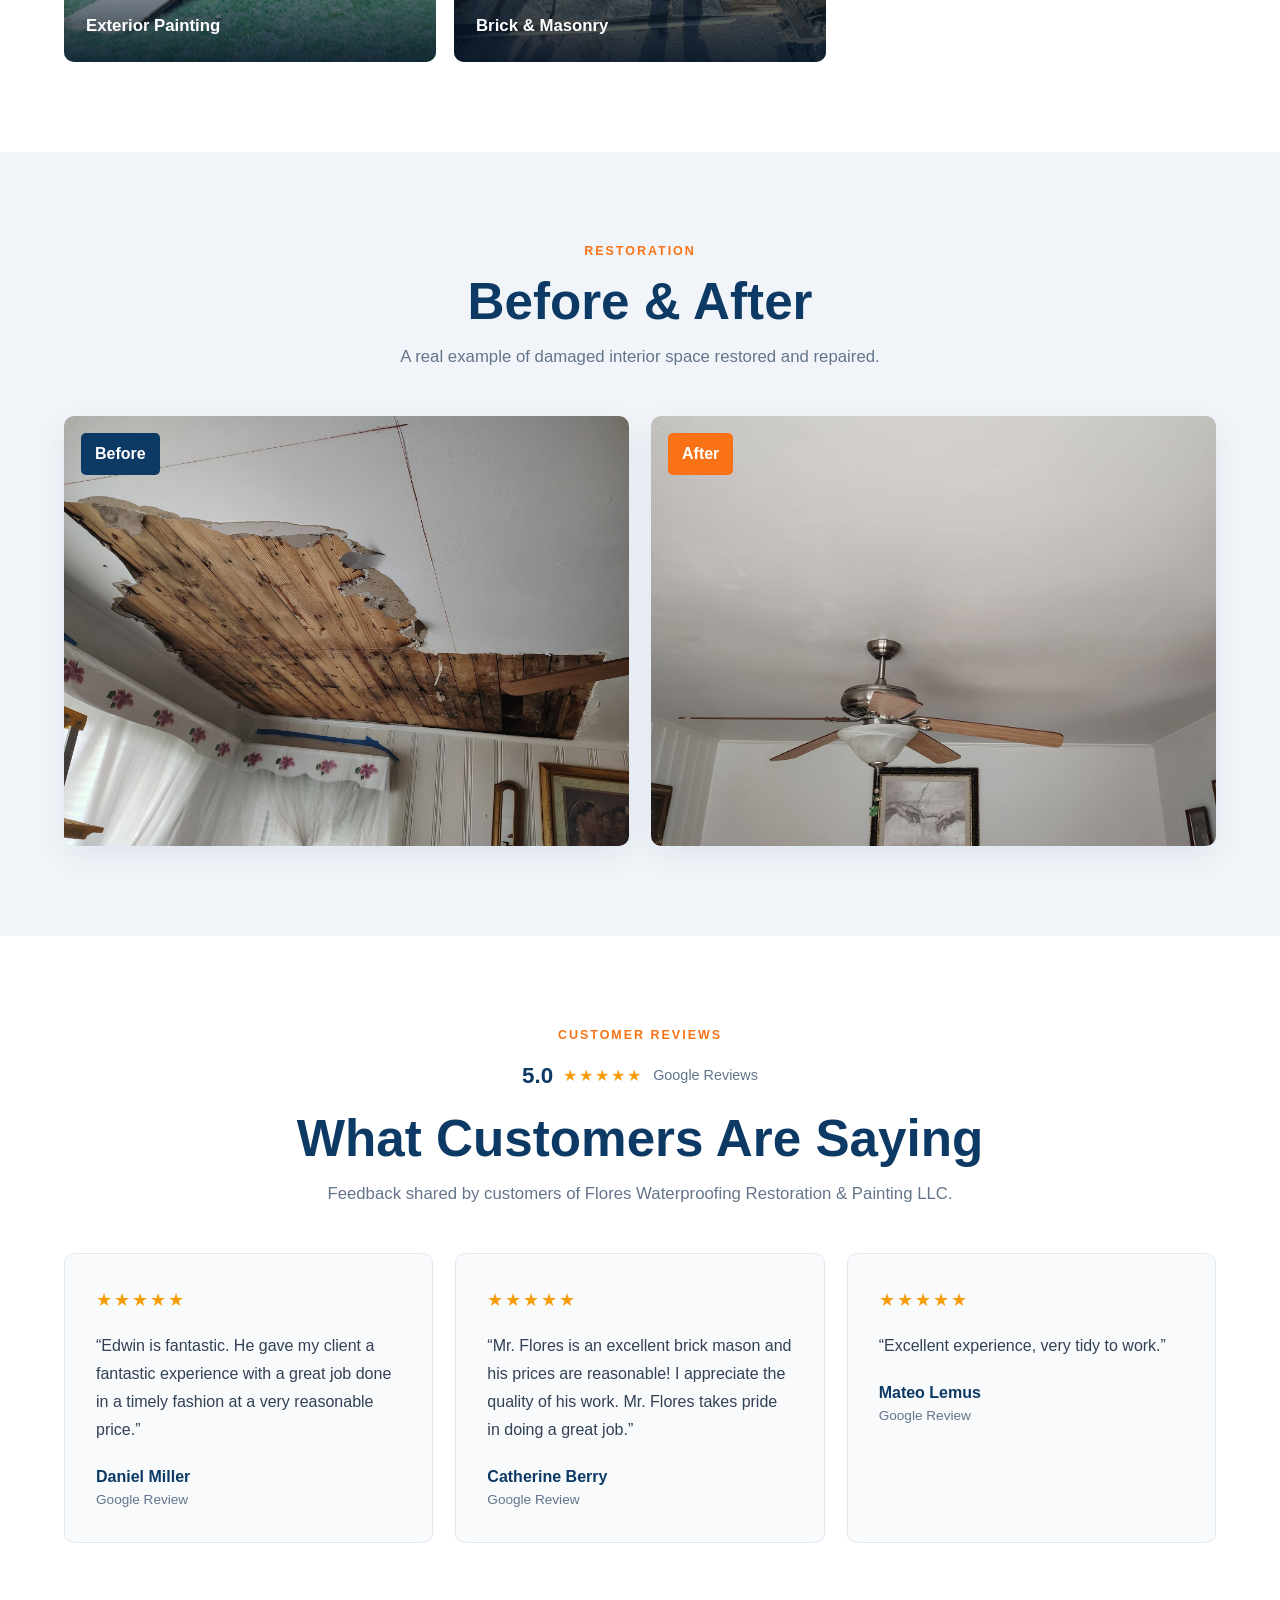
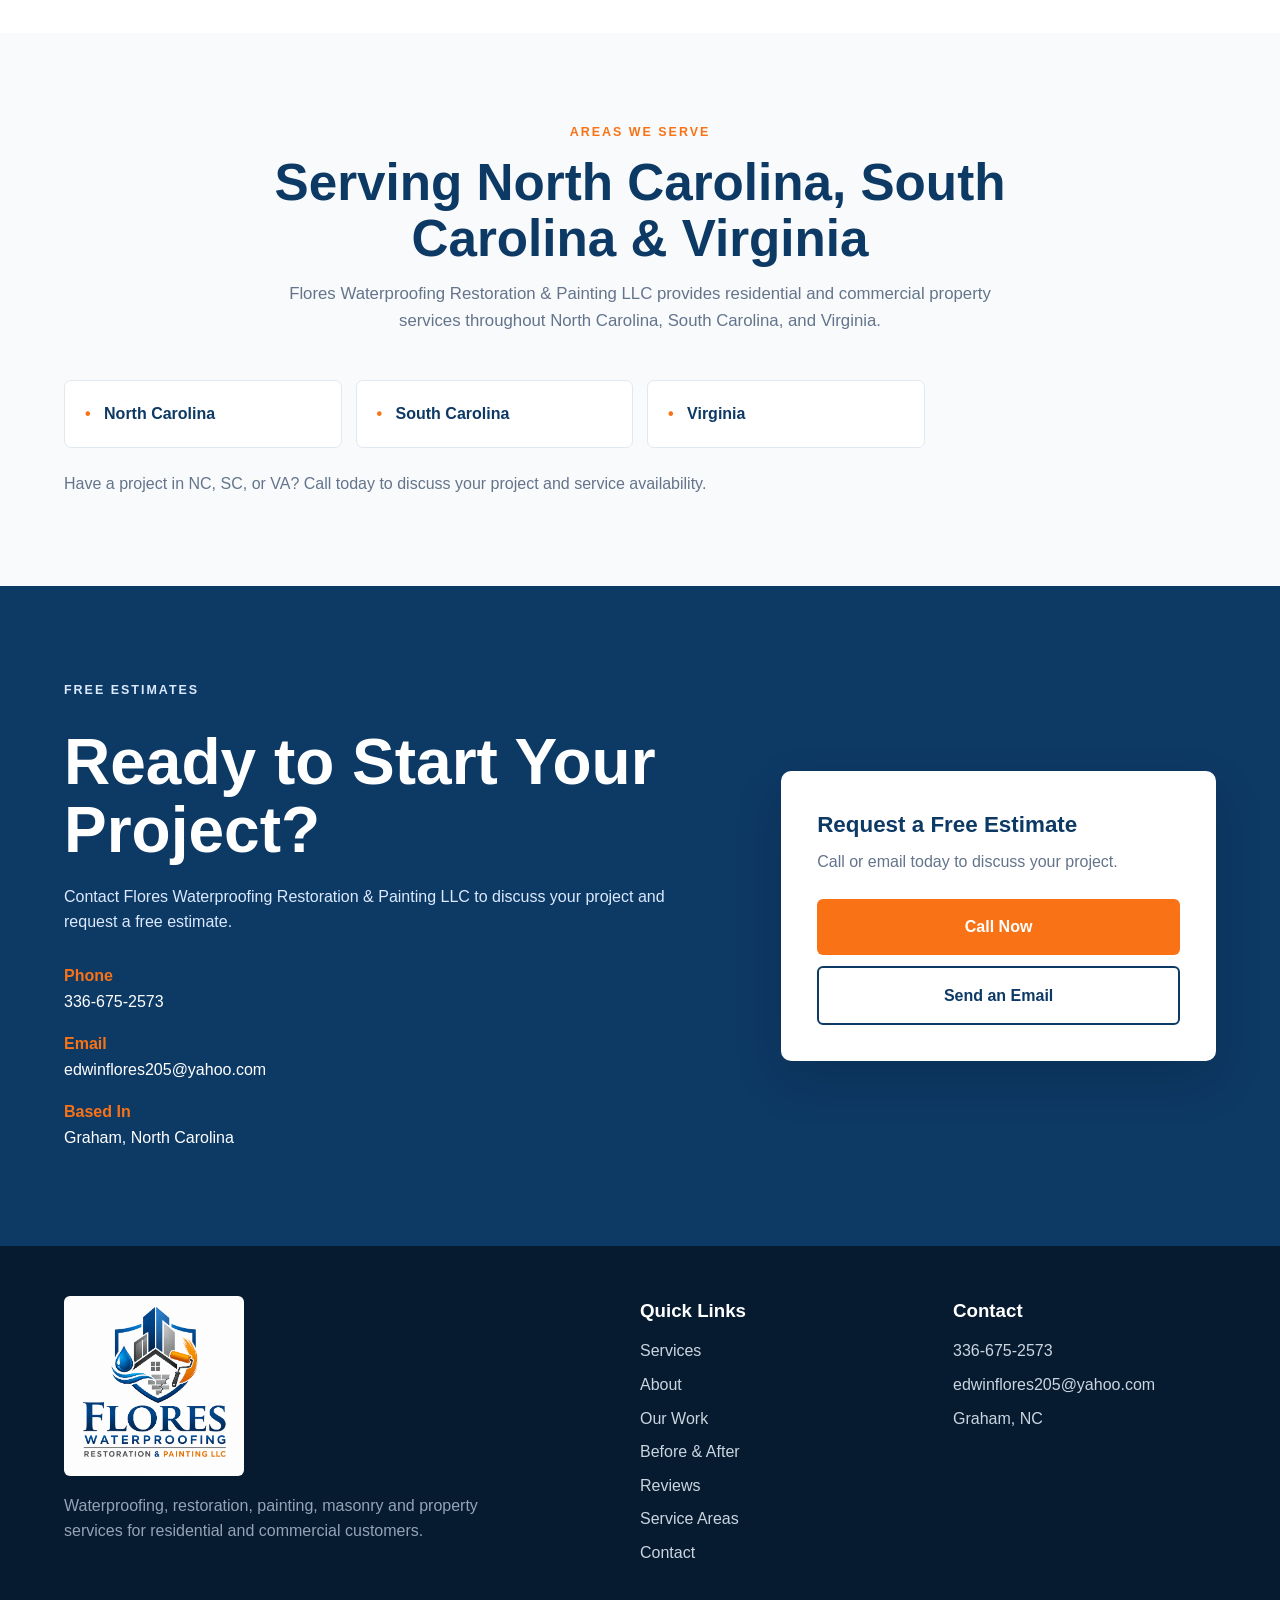
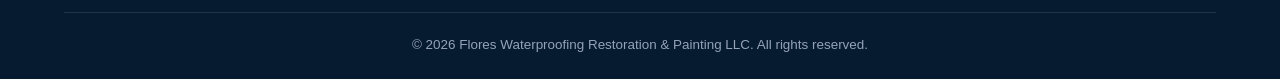
==== commit d09ab9f0: "Revise service areas and update location details Updated service area descriptions to include South " ====
--- a/index.html
+++ b/index.html
@@ -676,7 +676,7 @@
         </section>
 
 
-        <!-- SERVICE AREAS -->
+               <!-- SERVICE AREAS -->
         <section class="service-areas" id="service-areas">
 
             <div class="container">
@@ -688,12 +688,13 @@
                     </p>
 
                     <h2>
-                        Serving Communities Across North Carolina
+                        Serving North Carolina, South Carolina & Virginia
                     </h2>
 
                     <p>
-                        Residential and commercial property services across
-                        multiple North Carolina communities.
+                        Flores Waterproofing Restoration & Painting LLC provides
+                        residential and commercial property services throughout
+                        North Carolina, South Carolina, and Virginia.
                     </p>
 
                 </div>
@@ -703,51 +704,30 @@
 
                     <div class="area-card">
                         <span>•</span>
-                        <strong>Graham, NC</strong>
+                        <strong>North Carolina</strong>
                     </div>
 
                     <div class="area-card">
                         <span>•</span>
-                        <strong>Burlington, NC</strong>
+                        <strong>South Carolina</strong>
                     </div>
 
                     <div class="area-card">
                         <span>•</span>
-                        <strong>Mebane, NC</strong>
+                        <strong>Virginia</strong>
                     </div>
 
-                    <div class="area-card">
-                        <span>•</span>
-                        <strong>Chapel Hill, NC</strong>
-                    </div>
-
-                    <div class="area-card">
-                        <span>•</span>
-                        <strong>Greensboro, NC</strong>
-                    </div>
-
-                    <div class="area-card">
-                        <span>•</span>
-                        <strong>Raleigh, NC</strong>
-                    </div>
-
-                    <div class="area-card">
-                        <span>•</span>
-                        <strong>Charlotte, NC</strong>
-                    </div>
-
                 </div>
 
 
                 <p class="areas-note">
-                    Don't see your area listed? Call to ask about service
-                    availability.
-                </p>
-
-            </div>
-
-        </section>
-
+                    Have a project in NC, SC, or VA? Call today to discuss
+                    your project and service availability.
+                </p>
+
+            </div>
+
+        </section>
 
         <!-- CONTACT -->
         <section class="contact" id="contact">
--- a/style.css
+++ b/style.css
@@ -1022,4 +1022,107 @@
     .footer-grid {
         grid-template-columns: 1fr;
     }
-}
+    /* LANGUAGE SWITCH */
+.language-link {
+    color: #f97316 !important;
+    font-weight: 700;
+    border-left: 1px solid #d9e0e7;
+    padding-left: 18px !important;
+    margin-left: 4px;
+    transition: color 0.2s ease;
+}
+
+.language-link:hover {
+    color: #0d3965 !important;
+}
+
+@media (max-width: 900px) {
+    .language-link {
+        border-left: none;
+        margin-left: 0;
+        padding-left: 0 !important;
+    }
+}/* HEADER POLISH */
+.site-header {
+    padding: 10px 0;
+}
+
+.header-container {
+    gap: 28px;
+}
+
+.logo img {
+    width: 250px;
+    max-width: 100%;
+}
+
+.main-nav {
+    gap: 18px;
+}
+
+.main-nav a {
+    font-size: 0.95rem;
+    font-weight: 600;
+    letter-spacing: 0.01em;
+}
+
+.header-call {
+    padding: 12px 18px;
+    font-size: 0.95rem;
+    font-weight: 700;
+}
+
+@media (max-width: 1100px) {
+    .logo img {
+        width: 215px;
+    }
+
+    .main-nav {
+        gap: 13px;
+    }
+
+    .main-nav a {
+        font-size: 0.9rem;
+    }
+}
+
+@media (max-width: 900px) {
+    .site-header {
+        padding: 12px 0;
+    }
+
+    .logo img {
+        width: 200px;
+    }
+
+    .main-nav {
+        gap: 12px 16px;
+    }
+}/* DETAILED SERVICE LIST POLISH */
+.service-list-grid {
+    gap: 12px;
+}
+
+.service-list-grid > div {
+    background: #ffffff;
+    border: 1px solid #e7edf3;
+    border-left: 4px solid #f97316;
+    border-radius: 8px;
+    padding: 15px 17px;
+    font-weight: 600;
+    color: #173d63;
+    box-shadow: 0 3px 10px rgba(13, 57, 101, 0.05);
+    transition: transform 0.2s ease, box-shadow 0.2s ease;
+}
+
+.service-list-grid > div:hover {
+    transform: translateY(-2px);
+    box-shadow: 0 7px 18px rgba(13, 57, 101, 0.1);
+}
+
+@media (max-width: 650px) {
+    .service-list-grid > div {
+        padding: 14px 15px;
+    }
+}
+}
